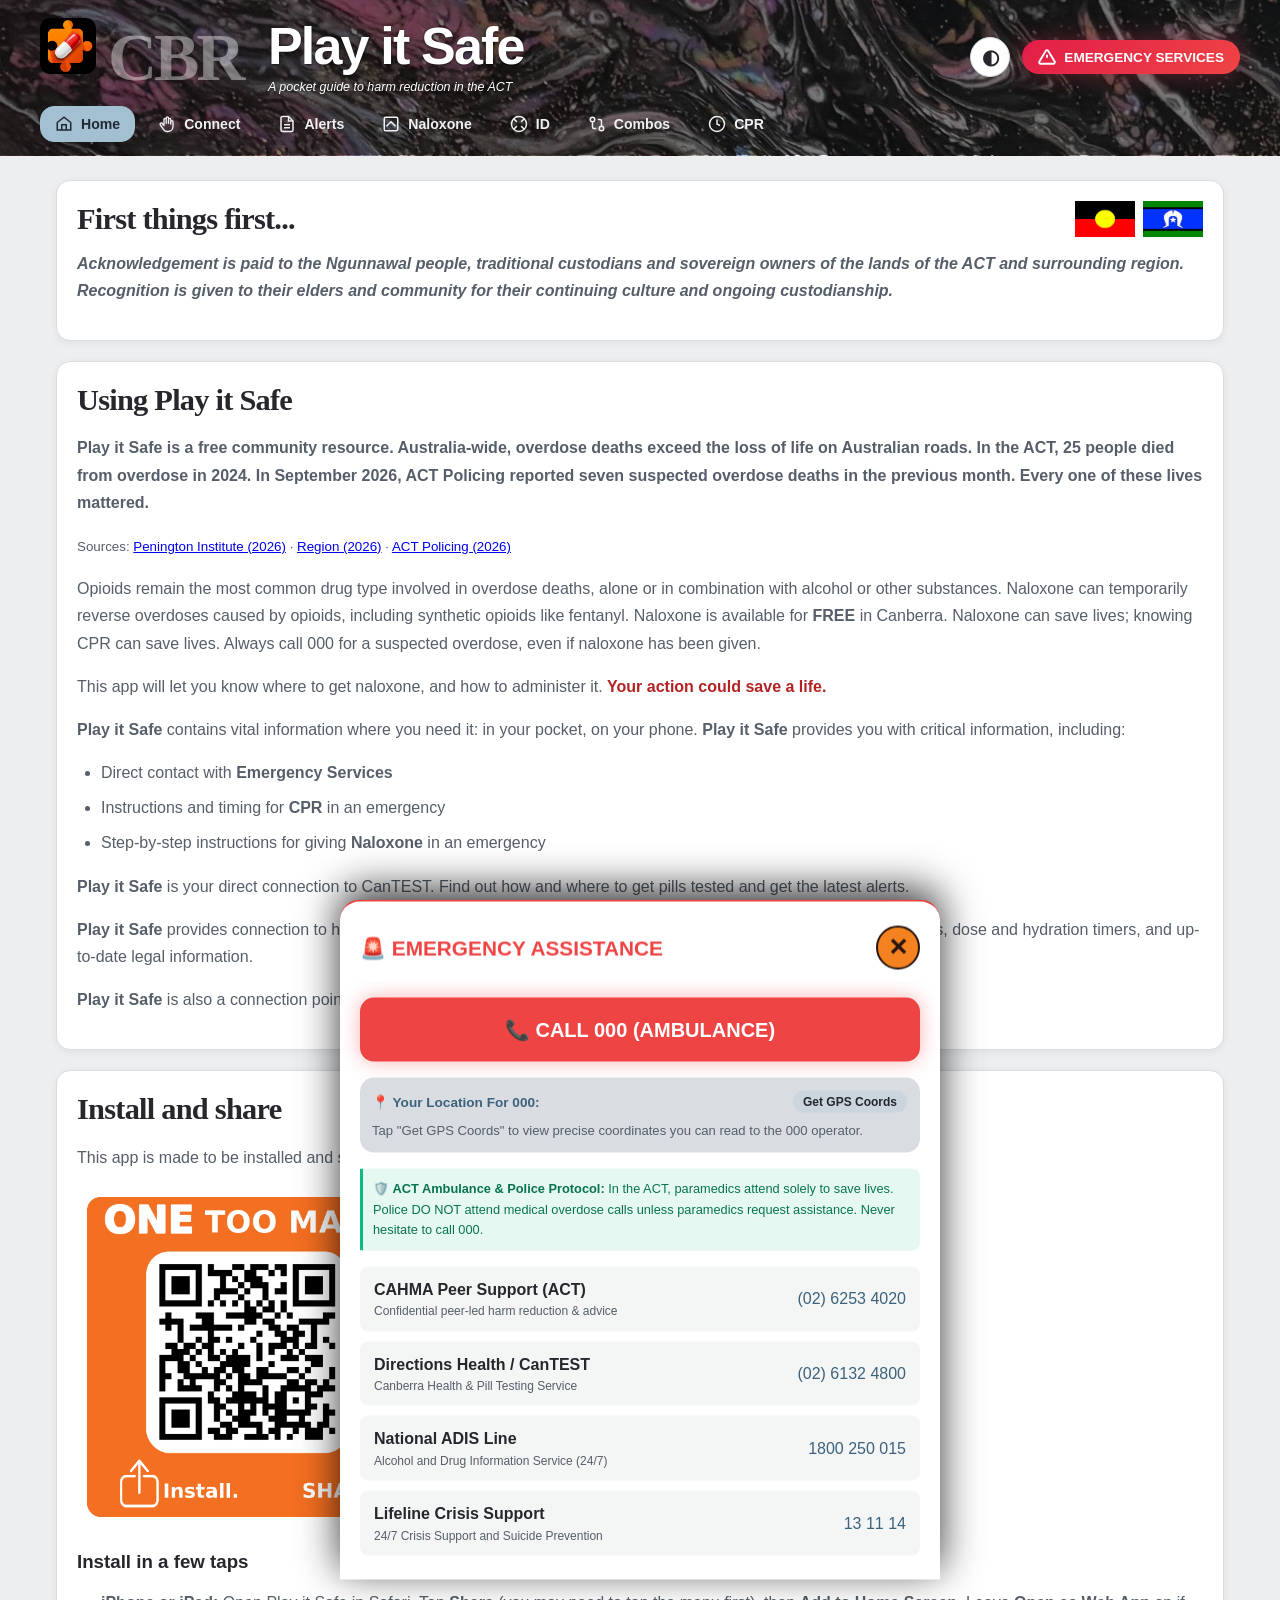
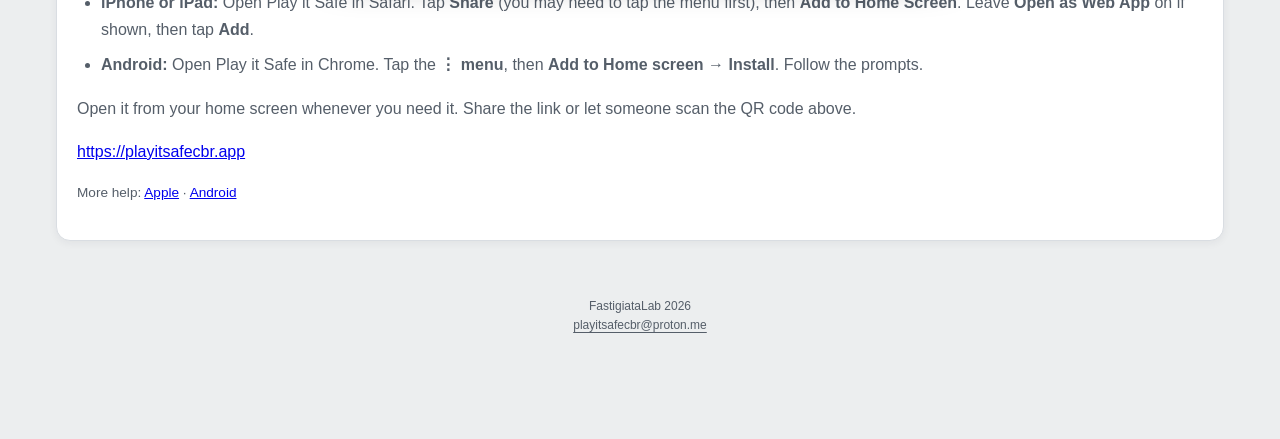
==== index.html @ 4b8a5e8f "warning" ====
<!DOCTYPE html>
<html lang="en" data-theme="light">
<head>
  <meta charset="UTF-8">
  <meta name="viewport" content="width=device-width, initial-scale=1.0, maximum-scale=1.0, user-scalable=no">
  <title>Play it Safe | Alcohol and Drug Safety &amp; Harm Reduction tool</title>
  <meta name="description" content="Evidence-based harm reduction app for the Australian Capital Territory (ACT). Latest CanTEST pill testing info, interactive Naloxone simulator, drug interaction matrix, and Drugs 101.">
  <meta name="theme-color" content="#73777b">
  <script src="js/theme.js"></script>
  <link rel="manifest" href="manifest.json">
  <link rel="apple-touch-icon" href="assets/icon-orange-180.png">
  <link rel="stylesheet" href="css/styles.css">
  <link rel="icon" type="image/png" href="assets/icon-orange-192.png">
</head>
<body>
  <div class="ambient-glow"></div>

  <!-- In loving memory of Selina Van Der Weyden, artist, writer, activist, fierce soul lost but never forgotten-->
  <header class="app-header">
    <div class="header-container">
      <div class="brand-wrapper">
        <img class="header-app-icon" src="assets/icon-orange-192.png" alt="Play it Safe app icon" width="56" height="56">
        <a class="brand-logo-link cbr-brand" href="https://www.cahma.org.au/" target="_blank" rel="noopener" aria-label="CBR — CAHMA website">
          <span class="cbr-wordmark">CBR</span>
        </a>
        <div class="brand-text">
          <h1>Play it Safe</h1>
          <p class="header-tagline"><em>A pocket guide to harm reduction in the ACT</em></p>
        </div>
      </div>

      <!-- Desktop Navigation -->
      <nav class="desktop-nav" aria-label="Main Navigation">
        <button class="nav-tab-btn active" data-tab="home" aria-label="Home"><svg viewBox="0 0 24 24" width="18" height="18" fill="none" stroke="currentColor" stroke-width="2"><path d="m3 10 9-7 9 7v10H3z"/><path d="M9 20v-7h6v7"/></svg> Home</button>
        <button class="nav-tab-btn" data-tab="community" aria-label="Connect"><svg viewBox="0 0 24 24" width="18" height="18" fill="none" stroke="currentColor" stroke-width="1.8" stroke-linecap="round" stroke-linejoin="round" aria-hidden="true"><path d="M8 13V6a1.5 1.5 0 0 1 3 0v5-7a1.5 1.5 0 0 1 3 0v7-5a1.5 1.5 0 0 1 3 0v6-3a1.5 1.5 0 0 1 3 0v6c0 4-3 7-7 7h-1c-2 0-3.5-1-4.5-2.5L3 13a1.5 1.5 0 0 1 2.3-1.9L8 14"/></svg> Connect</button>
        <button class="nav-tab-btn" data-tab="cantest" aria-label="Alerts">
          <svg width="18" height="18" viewBox="0 0 24 24" fill="none" stroke="currentColor" stroke-width="2"><path d="M14 2H6a2 2 0 0 0-2 2v16a2 2 0 0 0 2 2h12a2 2 0 0 0 2-2V8z"/><polyline points="14 2 14 8 20 8"/><line x1="16" y1="13" x2="8" y2="13"/><line x1="16" y1="17" x2="8" y2="17"/></svg> Alerts</button>
        <button class="nav-tab-btn" data-tab="naloxone" aria-label="Naloxone">
          <svg width="18" height="18" viewBox="0 0 24 24" fill="none" stroke="currentColor" stroke-width="2"><path d="m18 15-6-6-6 6"/><rect width="18" height="18" x="3" y="3" rx="2"/></svg> Naloxone</button>
        <button class="nav-tab-btn" data-tab="drugs101" aria-label="ID">
          <svg width="18" height="18" viewBox="0 0 24 24" fill="none" stroke="currentColor" stroke-width="2"><circle cx="12" cy="12" r="10"/><path d="m4.93 4.93 4.24 4.24"/><path d="m14.83 9.17 4.24-4.24"/><path d="m14.83 14.83 4.24 4.24"/><path d="m9.17 14.83-4.24 4.24"/></svg> ID</button>
        <button class="nav-tab-btn" data-tab="interactions" aria-label="Combos">
          <svg width="18" height="18" viewBox="0 0 24 24" fill="none" stroke="currentColor" stroke-width="2"><circle cx="18" cy="18" r="3"/><circle cx="6" cy="6" r="3"/><path d="M13 6h3a2 2 0 0 1 2 2v7"/><path d="M11 18H8a2 2 0 0 1-2-2V9"/></svg> Combos</button>
        <button class="nav-tab-btn" data-tab="nightout" aria-label="CPR">
          <svg width="18" height="18" viewBox="0 0 24 24" fill="none" stroke="currentColor" stroke-width="2"><circle cx="12" cy="12" r="10"/><polyline points="12 6 12 12 16 14"/></svg> CPR</button>
      </nav>

      <div class="header-actions">
        <button id="theme-toggle" class="theme-toggle" type="button" aria-label="Dark mode" aria-pressed="false"><span aria-hidden="true">◐</span></button>
        <button id="open-sos-btn" class="btn-sos" aria-label="Emergency services">
          <svg width="18" height="18" viewBox="0 0 24 24" fill="none" stroke="currentColor" stroke-width="2.5"><path d="M10.29 3.86 1.82 18a2 2 0 0 0 1.71 3h16.94a2 2 0 0 0 1.71-3L13.71 3.86a2 2 0 0 0-3.42 0z"/><line x1="12" y1="9" x2="12" y2="13"/><line x1="12" y1="17" x2="12.01" y2="17"/></svg>
          <span>EMERGENCY SERVICES</span>
        </button>
      </div>
    </div>
  </header>

  <!-- Mobile Bottom Navigation -->
  <nav class="mobile-nav" aria-label="Mobile Navigation">
    <button class="mobile-nav-btn active" data-tab="home" aria-label="Home"><svg viewBox="0 0 24 24" width="18" height="18" fill="none" stroke="currentColor" stroke-width="2"><path d="m3 10 9-7 9 7v10H3z"/><path d="M9 20v-7h6v7"/></svg><span>Home</span></button>
    <button class="mobile-nav-btn" data-tab="community" aria-label="Connect"><svg viewBox="0 0 24 24" width="18" height="18" fill="none" stroke="currentColor" stroke-width="1.8" stroke-linecap="round" stroke-linejoin="round" aria-hidden="true"><path d="M8 13V6a1.5 1.5 0 0 1 3 0v5-7a1.5 1.5 0 0 1 3 0v7-5a1.5 1.5 0 0 1 3 0v6-3a1.5 1.5 0 0 1 3 0v6c0 4-3 7-7 7h-1c-2 0-3.5-1-4.5-2.5L3 13a1.5 1.5 0 0 1 2.3-1.9L8 14"/></svg><span>Connect</span></button>
    <button class="mobile-nav-btn" data-tab="cantest" aria-label="Alerts">
      <svg viewBox="0 0 24 24" fill="none" stroke="currentColor" stroke-width="2"><path d="M14 2H6a2 2 0 0 0-2 2v16a2 2 0 0 0 2 2h12a2 2 0 0 0 2-2V8z"/><polyline points="14 2 14 8 20 8"/><line x1="16" y1="13" x2="8" y2="13"/><line x1="16" y1="17" x2="8" y2="17"/></svg>
      <span>Alerts</span>
    </button>
    <button class="mobile-nav-btn" data-tab="naloxone" aria-label="Naloxone">
      <svg viewBox="0 0 24 24" fill="none" stroke="currentColor" stroke-width="2"><path d="M12 22s8-4 8-10V5l-8-3-8 3v7c0 6 8 10 8 10z"/></svg>
      <span>Naloxone</span>
    </button>
    <button class="mobile-nav-btn" data-tab="drugs101" aria-label="ID">
      <svg viewBox="0 0 24 24" fill="none" stroke="currentColor" stroke-width="2"><circle cx="12" cy="12" r="10"/><path d="m4.93 4.93 4.24 4.24"/><path d="m14.83 9.17 4.24-4.24"/></svg>
      <span>ID</span>
    </button>
    <button class="mobile-nav-btn" data-tab="interactions" aria-label="Combos">
      <svg viewBox="0 0 24 24" fill="none" stroke="currentColor" stroke-width="2"><circle cx="18" cy="18" r="3"/><circle cx="6" cy="6" r="3"/><path d="M13 6h3a2 2 0 0 1 2 2v7"/></svg>
      <span>Combos</span>
    </button>
    <button class="mobile-nav-btn" data-tab="nightout" aria-label="CPR">
      <svg viewBox="0 0 24 24" fill="none" stroke="currentColor" stroke-width="2"><circle cx="12" cy="12" r="10"/><polyline points="12 6 12 12 16 14"/></svg>
      <span>CPR</span>
    </button>
  </nav>

  <!-- Main Content Container -->
  <main class="app-main">

    <!-- HOME: CAHMA & PEER SUPPORT -->
    <section id="tab-home" class="tab-pane active">
      <div class="grid-2 mb-4">
        <article class="card home-card">
          <div class="acknowledgement-heading">
            <h2 class="card-title">First things first...</h2>
            <div class="acknowledgement-flags">
              <img src="assets/aboriginal.png" alt="Aboriginal flag" width="60" height="36">
              <img src="assets/torres.jpg" alt="Torres Strait Islander flag" width="60" height="36">
            </div>
          </div>
          <p><strong><em>Acknowledgement is paid to the Ngunnawal people, traditional custodians and sovereign owners of the lands of the ACT and surrounding region. Recognition is given to their elders and community for their continuing culture and ongoing custodianship.</em></strong></p>
        </article>
        <article class="card home-card">
          <h2 class="card-title">Using Play it Safe</h2>
          <p><strong>Play it Safe is a free community resource. Australia-wide, overdose deaths exceed the loss of life on Australian roads. In the ACT, 25 people died from overdose in 2024. In September 2026, ACT Policing reported seven suspected overdose deaths in the previous month. Every one of these lives mattered.</strong></p>
          <p class="home-sources"><small>Sources: <a href="https://www.penington.org.au/australias-annual-overdose-report-2026/" target="_blank" rel="noopener">Penington Institute (2026)</a> · <a href="https://region.com.au/most-act-drug-overdose-deaths-happen-at-home-as-meth-related-harm-climbs/989834/" target="_blank" rel="noopener">Region (2026)</a> · <a href="https://police.act.gov.au/news/2026-media-releases/august/police-warn-of-dangerous-drugs-following-overdoses" target="_blank" rel="noopener">ACT Policing (2026)</a></small></p>
          <p>Opioids remain the most common drug type involved in overdose deaths, alone or in combination with alcohol or other substances. Naloxone can temporarily reverse overdoses caused by opioids, including synthetic opioids like fentanyl. Naloxone is available for <strong>FREE</strong> in Canberra. Naloxone can save lives; knowing CPR can save lives. Always call 000 for a suspected overdose, even if naloxone has been given.</p>
          <p>This app will let you know where to get naloxone, and how to administer it. <strong class="save-life-message">Your action could save a life.</strong></p>
          <p><strong>Play it Safe</strong> contains vital information where you need it: in your pocket, on your phone. <strong>Play it Safe</strong> provides you with critical information, including:</p>
          <ul class="app-features">
            <li>Direct contact with <strong>Emergency Services</strong></li>
            <li>Instructions and timing for <strong>CPR</strong> in an emergency</li>
            <li>Step-by-step instructions for giving <strong>Naloxone</strong> in an emergency</li>
          </ul>
          <p><strong>Play it Safe</strong> is your direct connection to CanTEST. Find out how and where to get pills tested and get the latest alerts.</p>
          <p><strong>Play it Safe</strong> provides connection to harm reduction information, an interactive guide to dangerous substance combinations, dose and hydration timers, and up-to-date legal information.</p>
          <p><strong>Play it Safe</strong> is also a connection point to CAHMA and Directions Health as critical community connections.</p>
        </article>
        <article class="card home-card install-share-card">
          <h2 class="card-title">Install and share</h2>
          <p>This app is made to be installed and shared.</p>
          <div class="install-share-sticker-crop">
            <img class="install-share-sticker" src="assets/one-too-many.png" alt="One too many — scan the QR code to install and share Play it Safe" width="1080" height="1080" loading="lazy">
          </div>
          <h3>Install in a few taps</h3>
          <ul class="app-features">
            <li><strong>iPhone or iPad:</strong> Open Play it Safe in Safari. Tap <strong>Share</strong> (you may need to tap the menu first), then <strong>Add to Home Screen</strong>. Leave <strong>Open as Web App</strong> on if shown, then tap <strong>Add</strong>.</li>
            <li><strong>Android:</strong> Open Play it Safe in Chrome. Tap the <strong>⋮ menu</strong>, then <strong>Add to Home screen</strong> → <strong>Install</strong>. Follow the prompts.</li>
          </ul>
          <p>Open it from your home screen whenever you need it. Share the link or let someone scan the QR code above.</p>
          <p><a href="https://playitsafecbr.app" target="_blank" rel="noopener">https://playitsafecbr.app</a></p>
          <p class="install-help-links">More help: <a href="https://support.apple.com/guide/iphone/open-as-web-app-iphea86e5236/ios" target="_blank" rel="noopener">Apple</a> · <a href="https://support.google.com/chrome/answer/9658361?co=GENIE.Platform%3DAndroid&amp;hl=en" target="_blank" rel="noopener">Android</a></p>
        </article>
      </div>
    </section>

    <!-- COMMUNITY -->
    <section id="tab-community" class="tab-pane">
      <article class="card home-card mb-4">
        <h2 class="card-title connect-heading">Connect Locally</h2>
        <p><strong>In the ACT there are two community services providing frontline alcohol and other drug services. This section gives an overview of their critical services and points of connection drawn from their websites, along with direct connection to their online presence.</strong></p>
      </article>
        <article class="card home-card cahma-intro mb-4">
          <h2 class="card-title cahma-logo-heading"><img class="community-cahma-logo" src="assets/cahma-logo-white.png" alt="CAHMA" width="2167" height="725"></h2>
          <p>The Canberra Alliance for Harm Minimisation and Advocacy (CAHMA) stands alongside people who use drugs and people accessing drug treatment. It backs people’s rights to health, dignity and respect, and challenges the stigma and discrimination attached to substance use.</p>
          <p>CAHMA is a peer organisation. Community knowledge shapes how it works: people are met without judgement, listened to and supported to make choices about their own health and wellbeing. The focus is on more than connecting someone to a service. It’s also about building relationships, sharing knowledge and strengthening people’s place in the community.</p>
          <p>That starts at CAHMA’s drop-in centre—a welcoming place to connect with peer workers, talk through harm reduction, and work towards personal health and wellbeing goals. CAHMA also offers peer treatment support, naloxone training and a health clinic.</p>
          <p>This part of <strong>Play it Safe</strong> introduces how CAHMA builds connection between people, community and services. Visit CAHMA’s website to explore its organisation, mission, harm reduction work and peer support.</p>
          <div class="home-links intro-links">
            <a class="intro-link" href="https://www.cahma.org.au/" target="_blank" rel="noopener">CAHMA Website</a>
          </div>
        </article>

      <article class="card home-card mb-4">
        <h3 class="card-title">Outreach BBQs</h3>
        <p>Connect with CAHMA at community BBQs around Canberra. These locations appear in CAHMA’s October 2026 calendar; check the current calendar for dates and times before heading out.</p>
        <div class="home-bbq-list">
          <a href="https://www.google.com/maps/search/?api=1&amp;query=Veterans+Park+50+Bunda+Street+Canberra" target="_blank" rel="noopener"><svg class="bbq-connection-icon" viewBox="0 0 24 24" fill="none" stroke="currentColor" stroke-width="1.8" stroke-linecap="round" stroke-linejoin="round" aria-hidden="true"><circle cx="9" cy="7" r="3"/><path d="M3 21v-2a6 6 0 0 1 12 0v2M17 4a3 3 0 0 1 0 6M21 21v-2a6 6 0 0 0-4-5.65"/></svg><strong>Veterans Park</strong><span>50 Bunda Street, Civic · View map</span></a>
          <a href="https://www.google.com/maps/search/?api=1&amp;query=Oaks+Estate+ACT" target="_blank" rel="noopener"><svg class="bbq-connection-icon" viewBox="0 0 24 24" fill="none" stroke="currentColor" stroke-width="1.8" stroke-linecap="round" stroke-linejoin="round" aria-hidden="true"><path d="M21 11.5a8.4 8.4 0 0 1-.9 3.8 8.5 8.5 0 0 1-7.6 4.7 8.4 8.4 0 0 1-3.8-.9L3 21l1.9-5.7a8.4 8.4 0 0 1-.9-3.8 8.5 8.5 0 0 1 4.7-7.6 8.4 8.4 0 0 1 3.8-.9h.5a8.5 8.5 0 0 1 8 8z"/><path d="M8 11h8M8 15h5"/></svg><strong>Oaks Estate</strong><span>Oaks Estate · Confirm meeting point with CAHMA</span></a>
          <a href="https://www.google.com/maps/search/?api=1&amp;query=Ainslie+Village+23+Quick+Street+Canberra" target="_blank" rel="noopener"><svg class="bbq-connection-icon" viewBox="0 0 24 24" fill="none" stroke="currentColor" stroke-width="1.8" stroke-linecap="round" stroke-linejoin="round" aria-hidden="true"><path d="M20.8 4.6a5.5 5.5 0 0 0-7.8 0L12 5.7l-1.1-1.1a5.5 5.5 0 0 0-7.8 7.8L12 21l8.8-8.6a5.5 5.5 0 0 0 0-7.8z"/></svg><strong>Ainslie Village</strong><span>23 Quick Street · View map</span></a>
          <a href="https://www.google.com/maps/search/?api=1&amp;query=Condamine+Court+Turner+ACT" target="_blank" rel="noopener"><svg class="bbq-connection-icon" viewBox="0 0 24 24" fill="none" stroke="currentColor" stroke-width="1.8" stroke-linecap="round" stroke-linejoin="round" aria-hidden="true"><circle cx="5" cy="12" r="3"/><circle cx="19" cy="5" r="3"/><circle cx="19" cy="19" r="3"/><path d="m8 10.5 8-4M8 13.5l8 4"/></svg><strong>Condamine Court</strong><span>Turner · View map</span></a>
        </div>
        <a class="btn-secondary" href="https://www.cahma.org.au/events/" target="_blank" rel="noopener">See current BBQ dates &amp; events</a>
      </article>

      <article class="card home-card mb-4">
        <h3 class="card-title">Art as therapy</h3>
        <a class="community-art-link" href="https://art.cahma.org.au/" target="_blank" rel="noopener" aria-label="Explore CAHMA Art (opens in a new tab)">
          <img class="community-art-image" src="assets/hoodpicasso.png" alt="Hood Picasso — CAHMA Art" loading="lazy">
        </a>
        <p style="margin-top:16px;">Art is a way to free the spirit and free the mind. At CAHMA they take this seriously and provide peer driven opportunities for people to come and just create. Whether it is pencil drawing or acrylic pour works like the banners of this app by <a href="https://artistjazact.art" target="_blank" rel="noopener">Jaz Sedmik</a>, they support the work of their peers. Check out the gallery below.</p>
        <div class="home-links" style="margin-top:16px;">
          <a class="btn-secondary cahma-action" href="https://art.cahma.org.au/" target="_blank" rel="noopener">Gallery</a>
        </div>
      </article>
      <article class="card home-card mb-4 dropin-card">
          <h3 class="card-title">CAHMA drop in centre</h3>
        <div class="dropin-layout">
          <div class="dropin-details">
<p class="contact-address">Level 1, Belconnen Churches Centre<br>Corner of Cohen Street and Benjamin Way<br>Belconnen ACT 2617</p>
          <p>Drop in: 10am–4pm weekdays. Relax with tea or coffee and chat with a peer support worker.</p>
          <div class="home-links">
            <a class="btn-secondary cahma-action" href="tel:0262533643"><svg aria-hidden="true" viewBox="0 0 24 24" fill="none" stroke="currentColor" stroke-width="1.8" stroke-linecap="round" stroke-linejoin="round"><path d="M22 16.92v3a2 2 0 0 1-2.18 2 19.79 19.79 0 0 1-8.63-3.07 19.5 19.5 0 0 1-6-6A19.79 19.79 0 0 1 2.12 4.2 2 2 0 0 1 4.11 2h3a2 2 0 0 1 2 1.72c.12.96.35 1.9.69 2.79a2 2 0 0 1-.45 2.11L8.09 9.89a16 16 0 0 0 6 6l1.27-1.27a2 2 0 0 1 2.11-.45c.89.34 1.83.57 2.79.69A2 2 0 0 1 22 16.92z"/></svg><span>(02) 6253 3643</span></a>
            <a class="btn-secondary cahma-action" href="mailto:info@cahma.org.au"><svg aria-hidden="true" viewBox="0 0 24 24" fill="none" stroke="currentColor" stroke-width="1.8" stroke-linecap="round" stroke-linejoin="round"><rect x="3" y="5" width="18" height="14" rx="3"/><path d="m3 6 9 7 9-7"/></svg><span>Email them</span></a>
          </div>
<a class="btn-secondary cahma-action" href="https://www.google.com/maps/search/?api=1&amp;query=CAHMA+Belconnen+Churches+Centre+Benjamin+Way+Belconnen+ACT" target="_blank" rel="noopener">Get directions</a>
          </div>
          <div class="dropin-map"><iframe class="home-map" title="Google Map: CAHMA drop-in centre in Belconnen" src="https://www.google.com/maps?q=CAHMA%20Belconnen%20Churches%20Centre%20Benjamin%20Way%20Belconnen%20ACT&amp;output=embed" loading="lazy" referrerpolicy="no-referrer-when-downgrade" allowfullscreen></iframe></div>
        </div>
      </article>
      <article class="card home-card mb-4 directions-intro">
        <h2 class="card-title"><a class="directions-logo-link" href="https://directionshealth.com/" target="_blank" rel="noopener" aria-label="Directions Health website"><img class="directions-logo" src="assets/directions-logo.png" alt="Directions Health — Pathways to Recovery" width="309" height="82" loading="lazy"></a></h2>
        <p>Directions Health provides services for people living with alcohol and other drug concerns. Services are grounded in harm minimisation and are provided in a non-judgemental and respectful manner. Directions Health recognises the complexity and individuality of substance use, welcoming people accessing their services at whatever stage of recovery they are at.</p>
        <p>Directions Health works to support the health and wellbeing of people experiencing substance use concerns and works holistically across the recovery arc. Directions offers a broad range of client services including but not limited to:</p>
        <ul class="app-features">
          <li>Non-judgemental primary health care and GP access that recognise the importance and impact of supportive friends and family to people who use drugs.</li>
          <li>Counselling and SMART Recovery support groups embedded in the community.</li>
          <li>A residential detox and therapeutic community facility.</li>
          <li>Needle and Syringe Program (NSP) services.</li>
          <li>Chat with Pat primary healthcare outreach services that bring holistic and non-judgemental health care to marginalised communities.</li>
        </ul>
              <div class="home-links">
          <a class="btn-secondary directions-website-button" href="https://directionshealth.com/" target="_blank" rel="noopener">Directions Health Website</a>
        </div>
      </article>
      <article class="card home-card mb-4">
        <h3 class="card-title">NSP Service Finder</h3>
        <p>In the ACT there are two primary NSPs operated by Directions Health. NSPs provide access to clean injecting equipment.</p>
        <p class="nsp-map-prompt">Tap below to find a map of NSP services in the ACT.</p>
        <div class="home-links">
          <a class="btn-secondary nsp-map-button" href="https://www.google.com/maps/d/viewer?mid=1gEMRZ2sXFUp9b2SRqiaEIsw5iU2KrEg" target="_blank" rel="noopener">NSP map</a>
        </div>
      </article>
      <article class="card home-card mb-4">
        <h3 class="card-title">CAHMA x Directions</h3>
        <p>A primary health care clinic runs bi-weekly on Thursdays from 10am–4pm at the CAHMA drop-in centre. Directions Health provides a GP and nurse who offer a non-judgemental, supportive and confidential service to community members in the safety of the CAHMA drop-in centre. Due to high demand, this service is only available to people with prior or current service history with Directions Health.</p>
        <div class="home-links">
          <a class="btn-secondary clinic-services-button" href="https://www.cahma.org.au/services/cahma-clinic/" target="_blank" rel="noopener">Clinic services</a>
        </div>
      </article>





    </section>

    <!-- TAB 1: CANTEST & ACT INFO -->
    <section id="tab-cantest" class="tab-pane">
      <div class="section-hero">
        <span class="hero-highlight">Canberra City Health Building · 1 Moore St, Civic</span>
        <h2>CanTEST Health & Drug Checking Service</h2>
        <p>
          Australia's first fixed-site health and pill testing service. Free, confidential, anonymous, and legal chemical testing with harm reduction consultations.
        </p>
        <div style="margin-top:16px; display:flex; flex-wrap:wrap; gap:12px; align-items:center;">
          <div id="cantest-status-indicator"></div>
          <a href="https://maps.google.com/?q=Canberra+City+Health+Building+1+Moore+Street+Canberra+ACT" target="_blank" rel="noopener" class="btn-secondary" style="font-size:0.85rem; text-decoration:none;">
            📍 Open in Maps (Civic)
          </a>
        </div>
      </div>



      <div class="grid-2 mb-4">
        <!-- Operating Hours & Location -->
        <div class="card">
          <h3 class="card-title">🕒 Operating Days & Hours</h3>
          <div id="cantest-hours-list" style="margin:12px 0;"></div>
          <div style="background:var(--bg-inset); padding:12px; border-radius:var(--radius-sm); font-size:0.84rem; color:var(--text-muted); margin-top:12px;">
            <strong style="color:var(--accent-ink);">Getting There:</strong> 2-minute walk from Alinga Street Light Rail Station and Civic Bus Interchange. Entry is directly via Moore Street.
          </div>
        </div>

        <!-- Testing Process -->
        <div class="card">
          <h3 class="card-title">🔬 How Testing Works (4 Steps)</h3>
          <ol style="margin-left:20px; font-size:0.88rem; color:var(--text-muted); line-height:1.6;">
            <li><strong>Anonymous Entry:</strong> No ID, no Medicare card, no name required.</li>
            <li><strong>Tiny Sample Scraping:</strong> Only 5–10mg (smaller than a match head) is tested.</li>
            <li><strong>Spectrometry Analysis:</strong> FTIR spectrometry and test strips detect active drugs and toxic cuts.</li>
            <li><strong>Health Consultation:</strong> Discuss potency, safer dosing, or use the free disposal bin.</li>
          </ol>
          <div style="margin-top:14px; font-size:0.82rem; color:var(--success-text);">
            ✓ Also available free on-site: Take-Home Naloxone, Fentanyl & Nitazene strips, and drop-in nursing care.
          </div>
        </div>
      </div>

      <!-- Latest ACT Drug Alerts -->
      <div class="card mb-4">
        <div style="display:flex; justify-content:space-between; align-items:center; margin-bottom:16px;">
          <div>
            <h3 style="font-size:1.3rem;">🚨 Drug alerts</h3>
            <p style="font-size:0.85rem; color:var(--text-muted);"><a href="https://theknow.org.au/" target="_blank" rel="noopener noreferrer">The Know</a> shares drug alerts issued from all states and territories in Australia to build public awareness of emerging drugs of concern and support people who use drugs and communities to reduce the risk of harm.</p>
          </div>
        </div>
        <div id="act-alerts-list"></div>
      </div>

      <!-- ACT Decriminalisation Legal Context -->
      <div class="card">
        <h3 class="card-title">⚖️ ACT Drug Decriminalisation Laws</h3>
        <p style="font-size:0.88rem; color:var(--text-muted); margin-bottom:12px;">
          Since <strong>28 October 2023</strong>, personal possession of small quantities of illicit substances is treated as a health matter rather than a criminal conviction in the ACT.
        </p>
        <div style="display:grid; grid-template-columns:1fr; gap:16px;">
          <div style="background:var(--bg-inset); padding:14px; border-radius:var(--radius-md);">
            <h4 style="color:var(--accent-ink); font-size:0.92rem; margin-bottom:8px;">Maximum Small Quantities for Civil Notice:</h4>
            <div id="decrim-thresholds-table"></div>
          </div>
          <div style="font-size:0.84rem; color:var(--text-muted); line-height:1.6;">
            <p><strong>What happens if intercepted:</strong> Police may issue a Simple Illicit Drug Offence Notice (SIDON) - a $100 fine OR referral to an assessment & education session with Canberra Health Services (CADAS). No criminal record is created.</p>
            <p class="mt-2"><strong style="color:var(--danger-text);">Important:</strong> Dealing, commercial supply, and driving under the influence (RDT) remain serious criminal offences.</p>
          </div>
        </div>
      </div>
    </section>

    <!-- TAB 2: NALOXONE TRAINING & SIMULATION -->
    <section id="tab-naloxone" class="tab-pane">
      <div class="section-hero naloxone-intro">
        <div class="naloxone-intro-copy">
        <span class="hero-highlight">Take Home Naloxone Program · 100% Free in ACT</span>
        <h2>Naloxone Training & Overdose Response</h2>
        <p>
          Naloxone temporarily reverses life-threatening opioid overdoses (including heroin, fentanyl, oxycodone, and nitazenes). It is completely non-addictive and harmless if given when no opioids are present. <strong>If you are in doubt it is better to give Naloxone than not.</strong>
        </p>
        </div>
        <img class="naloxone-intro-image" src="assets/naloxone.jpg" alt="Naloxone" loading="lazy">
      </div>

      <article class="card mb-4 opioid-overdose-summary" aria-labelledby="opioid-summary-title">
        <h3 id="opioid-summary-title">Signs of an opioid overdose</h3>
        <p><strong>Cannot be woken? Breathing slowly, irregularly or not at all?</strong></p>
        <p>Other signs include pinpoint pupils, gurgling or snoring, and blue or grey lips or fingertips.</p>
        <p class="opioid-emergency-instructions"><svg class="overdose-warning-icon" viewBox="0 0 24 24" fill="none" stroke="currentColor" stroke-width="2" stroke-linecap="round" stroke-linejoin="round" aria-hidden="true"><path d="M10.3 3.9 1.8 18.1A2 2 0 0 0 3.5 21h17a2 2 0 0 0 1.7-2.9L13.7 3.9a2 2 0 0 0-3.4 0Z"/><path d="M12 9v4"/><path d="M12 17h.01"/></svg><strong>Call 000. Give naloxone if available. If unresponsive and not breathing normally, start CPR and follow the operator’s instructions.</strong></p>
        <a href="https://www.health.nsw.gov.au/aod/programs/opioid-treatment/Pages/overdose.aspx" target="_blank" rel="noopener">Overdose response guidance · NSW Health</a>
      </article>

      <!-- Interactive 7-Step Simulator -->
      <div class="card mb-4">
        <div style="display:flex; justify-content:space-between; align-items:center; flex-wrap:wrap; gap:12px; margin-bottom:16px;">
          <div>
            <h3 style="font-size:1.3rem;">How to use Naloxone — Step by Step</h3>
            <p style="font-size:0.85rem; color:var(--text-muted);">Step-by-step clinical protocol for life-saving intervention. Tap each dot to know your next step.</p>
          </div>
          <div class="formulation-toggle">
            <button id="toggle-nyxoid-btn" class="toggle-btn active">Nyxoid (Nasal)</button>
            <button id="toggle-prenoxad-btn" class="toggle-btn">Prenoxad (Injection)</button>
          </div>
        </div>

        <!-- Stepper Navigation -->
        <div class="stepper-nav">
          <button type="button" class="stepper-dot active" data-step="1" aria-label="Step 1">1</button>
          <button type="button" class="stepper-dot" data-step="2" aria-label="Step 2">2</button>
          <button type="button" class="stepper-dot" data-step="3" aria-label="Step 3">3</button>
          <button type="button" class="stepper-dot" data-step="4" aria-label="Step 4">4</button>
          <button type="button" class="stepper-dot" data-step="5" aria-label="Step 5">5</button>
          <button type="button" class="stepper-dot" data-step="6" aria-label="Step 6">6</button>
          <button type="button" class="stepper-dot" data-step="7" aria-label="Step 7">7</button>
        </div>

        <!-- Step Content Card -->
        <div class="step-card mt-2">
          <div class="step-card-header">
            <h4 id="sim-step-title" style="font-size:1.2rem; color:var(--text-main);">1. Check Response & Stimulate</h4>
            <span style="font-size:0.8rem; color:var(--accent-ink); font-weight:600;">Standard Resuscitation Protocol</span>
          </div>
          <div id="sim-step-body"></div>
          <div id="sim-step-warning" class="mt-4" style="display:none; background:rgba(239,68,68,0.15); border:1px solid #ef4444; border-radius:var(--radius-sm); padding:12px; font-size:0.85rem; color:var(--danger-text);"></div>

          <div style="display:flex; justify-content:space-between; align-items:center; margin-top:20px; padding-top:16px; border-top:1px solid var(--border-color);">
            <button id="sim-prev-btn" class="btn-secondary" disabled>← Previous</button>
            <button id="sim-next-btn" class="btn-primary">Next Step →</button>
          </div>
        </div>
      </div>

      <!-- Toxidrome Recognition Comparison -->
      <div class="card mb-4">
        <h3 class="card-title">🔍 Recognizing Overdose vs Overamping vs G-Sleep</h3>
        <div class="grid-3 mt-4">
          <div style="background:rgba(239,68,68,0.1); border:1px solid #ef4444; border-radius:var(--radius-md); padding:16px;">
            <strong style="color:var(--danger-text); font-size:1.05rem;">Opioid Overdose</strong>
            <div class="badge-pill badge-dangerous mt-2">Requires Naloxone + 000</div>
            <ul style="margin:8px 0 0 16px; font-size:0.84rem; color:var(--danger-text); line-height:1.5;">
              <li>Pinpoint / constricted pupils</li>
              <li>Breathing stopped or slow (&lt;8 bpm)</li>
              <li>Gurgling or snoring ('death rattle')</li>
              <li>Blue/grey lips or fingertips</li>
              <li>Limp and unarousable body</li>
            </ul>
          </div>

          <div style="background:rgba(245,158,11,0.1); border:1px solid #f59e0b; border-radius:var(--radius-md); padding:16px;">
            <strong style="color:var(--warning-text); font-size:1.05rem;">Stimulant Overamping</strong>
            <div class="badge-pill badge-caution mt-2">Calm Space + Medical Care</div>
            <ul style="margin:8px 0 0 16px; font-size:0.84rem; color:var(--warning-text); line-height:1.5;">
              <li>Racing heart (&gt;140 bpm) & chest pain</li>
              <li>Extreme sweating / hot burning skin</li>
              <li>Severe agitation, panic, paranoia</li>
              <li>Rigid muscles & jaw clenching</li>
              <li>Call 000 if chest pain or seizing</li>
            </ul>
          </div>

          <div style="background:rgba(59,130,246,0.1); border:1px solid #3b82f6; border-radius:var(--radius-md); padding:16px;">
            <strong style="color:var(--accent-ink); font-size:1.05rem;">GHB / GBL 'G-Sleep'</strong>
            <div class="badge-pill badge-neutral mt-2">Recovery Position + 000</div>
            <ul style="margin:8px 0 0 16px; font-size:0.84rem; color:var(--accent-ink); line-height:1.5;">
              <li>Sudden deep coma / unconscious</li>
              <li>Irregular or gasping breathing</li>
              <li>Twitching or jerking limbs</li>
              <li>High risk of choking on vomit</li>
              <li><strong>Never leave on back; call 000!</strong></li>
            </ul>
          </div>
        </div>
      </div>

      <!-- Naloxone Knowledge Check & Certification Badge -->
      <div id="naloxone-quiz-container" class="card mb-4">
        <div id="naloxone-quiz-card"></div>
      </div>

      <!-- Free Naloxone Outlets in ACT -->
      <div class="card">
        <h3 class="card-title">📍 Free Take-Home Naloxone Outlets in Canberra</h3>
        <p style="font-size:0.85rem; color:var(--text-muted); margin-bottom:12px;">
          Available free with no prescription, no cost, and no Medicare card required.
        </p>
        <div id="free-naloxone-outlets-list"></div>
      </div>
    </section>

    <!-- TAB 3: DRUGS 101 KNOWLEDGE BASE -->
    <section id="tab-drugs101" class="tab-pane">
      <div class="section-hero">
        <span class="hero-highlight">Harm Reduction Information</span>
        <h2 class="drug-id-heading">Drug Identification &amp; Safety</h2>
        <p>
          Inside this section find a searchable, filterable index of pharmacological and harm reduction sheets.
        </p>
      </div>

      <!-- Search and Filter Bar -->
      <div class="search-box">
        <svg class="search-icon" width="20" height="20" viewBox="0 0 24 24" fill="none" stroke="currentColor" stroke-width="2"><circle cx="11" cy="11" r="8"/><line x1="21" y1="21" x2="16.65" y2="16.65"/></svg>
        <input type="text" id="drug-search-input" class="search-input" placeholder="Search by name, street slang, or category (e.g., MDMA, Ketamine, Pingers, Ice, G)...">
      </div>

      <div id="drug-categories-bar" class="filter-bar"></div>
      <p class="substance-photo-note">Photos show examples only. Appearance cannot confirm contents, purity or strength. Mushroom photos are not an identification guide.</p>

      <!-- Substances Grid -->
      <div id="substances-grid" class="grid-3"></div>
    </section>

    <!-- TAB 4: INTERACTIONS MATRIX -->
    <section id="tab-interactions" class="tab-pane">
      <div class="section-hero">
        <span class="hero-highlight">Interactive Checker</span>
        <h2>Combining Drugs and Poly Drug Use: Interactive Checker</h2>
        <p>
          Mixing substances can be intentional or unplanned. Either way, mixing different substances with each other or with alcohol is a leading cause of drug and alcohol related harm, hospitalisations and accidental death. Use the interactive checker to understand the risks by selecting two substances.
        </p>
      </div>

      <div class="card mb-4">
        <h3 class="card-title">🔄 Select Pair to Evaluate</h3>
        <div class="interaction-selector-grid mt-4">
          <div>
            <label style="display:block; font-size:0.85rem; font-weight:600; color:var(--text-muted); margin-bottom:6px;">First Substance (A):</label>
            <select id="interact-select-a" class="select-custom"></select>
          </div>
          <div>
            <label style="display:block; font-size:0.85rem; font-weight:600; color:var(--text-muted); margin-bottom:6px;">Second Substance (B):</label>
            <select id="interact-select-b" class="select-custom"></select>
          </div>
        </div>

        <div id="interaction-result-card" class="card" style="background:var(--bg-inset); border-color:var(--bg-hover); margin-top:16px;"></div>
      </div>

      <!-- Interaction Risk Key -->
      <div class="card">
        <h3 class="card-title">📖 Risk Classification Scale</h3>
        <div style="display:grid; grid-template-columns:1fr; gap:12px; margin-top:12px; font-size:0.88rem;">
          <div style="border-left:4px solid #ef4444; padding-left:12px;">
            <strong style="color:#ef4444;">🔴 Dangerous:</strong> Life-threatening synergy (e.g. Alcohol + GHB, Opioids + Benzos). Severe respiratory arrest, serotonin syndrome, or fatal arrhythmias.
          </div>
          <div style="border-left:4px solid #f97316; padding-left:12px;">
            <strong style="color:#f97316;">🟠 Unsafe:</strong> Elevated physiological strain, cardiotoxicity (e.g. Cocaine + Alcohol forming cocaethylene), or severe distress.
          </div>
          <div style="border-left:4px solid #eab308; padding-left:12px;">
            <strong style="color:#eab308;">🟡 Caution:</strong> Synergistic effects, unpredictable reactions (e.g. Cannabis + Psychedelics). Dose reductions mandatory.
          </div>
          <div style="border-left:4px solid #10b981; padding-left:12px;">
            <strong style="color:#10b981;">🟢 Low Risk & Synergy:</strong> Physically well-tolerated, but subjective effects amplify (e.g. LSD + MDMA).
          </div>
        </div>
      </div>
      <div class="site-footer">Adapted from <a href="https://wiki.tripsit.me/wiki/Drug_combinations" target="_blank" rel="noopener">TripSit</a> Combinations</div>
    </section>

    <!-- TAB 5: NIGHT OUT SAFETY & CPR TOOL -->
    <section id="tab-nightout" class="tab-pane">
      <div class="section-hero">
        <span class="hero-highlight">Know CPR | Hydrate | Know your Dose</span>
        <h2>Playing it Safe Toolbox</h2>
        <p>
          The following tools can help you provide CPR in an emergency situation, keep you hydrated and make sure you know what you have last taken and when.
        </p>
      </div>

      <!-- CPR Metronome Tool -->
      <div class="card mb-4">
        <h3 class="card-title">🫀 Australian Resuscitation CPR Metronome (100–120 BPM)</h3>
        <p style="font-size:0.86rem; color:var(--text-muted);">
          When performing chest compressions on an unresponsive person who is not breathing, compress <strong>hard and fast in the center of the chest</strong> at 100 to 120 compressions per minute. Always remember any CPR is good CPR. If someone is not breathing do not wait. Commence CPR. The metronome will give you a rhythm to do chest compressions. Start the metronome, place it beside the unconscious person and follow the beats.
        </p>

        <div class="metronome-box">
          <div id="cpr-pulse-circle" class="pulse-heart">
            <svg class="pulse-heart-shape" viewBox="0 0 160 150" aria-hidden="true"><path d="M80 143 C65 130 8 94 8 51 C8 9 57 0 80 33 C103 0 152 9 152 51 C152 94 95 130 80 143Z"/></svg>
            <span class="pulse-heart-count" id="cpr-comp-count">0</span>
            <span class="pulse-heart-label">Compressions</span>
          </div>
          <div id="cpr-breath-alert" style="font-size:0.95rem; font-weight:700; color:var(--text-muted); margin-bottom:16px;">
            Push hard & fast in center of chest
          </div>

          <div style="display:flex; justify-content:center; align-items:center; gap:16px; margin-bottom:16px;">
            <button id="metronome-play-btn" class="btn-primary" style="padding:12px 28px; font-size:1rem;">
              Start CPR Metronome
            </button>
          </div>

          <div style="max-width:320px; margin:0 auto; display:flex; align-items:center; gap:12px; font-size:0.85rem; color:var(--text-muted);">
            <span>100</span>
            <input type="range" id="cpr-bpm-slider" min="100" max="120" value="105" style="flex:1;">
            <span>120 BPM (<span id="cpr-bpm-val" class="text-cyan">105</span>)</span>
          </div>
        </div>
        <p style="font-size:.75rem; color:var(--text-muted); text-align:center;"><a href="https://www.anzcor.org/home/basic-life-support/guideline-8-cardiopulmonary-resuscitation-cpr" target="_blank" rel="noopener" style="color:inherit;">ANZCOR</a> Guidelines</p>
      </div>

      <div class="grid-2 mb-4">
        <!-- Hydration Tracker -->
        <div class="card">
          <h3 class="card-title">💧 Hydration Monitor</h3>
          <p style="font-size:0.84rem; color:var(--text-muted); margin-bottom:12px;">
            Guideline: 250ml/hour (resting) or 500ml/hour (dancing). Avoid drinking excessive plain water on MDMA!
          </p>
          <div style="text-align:center; padding:16px 0;">
            <div style="font-size:3.5rem; font-weight:800; color:var(--accent-ink);" id="water-count-display">0</div>
            <div style="font-size:0.85rem; color:var(--text-muted);">Cups / Servings (~250ml each)</div>
          </div>
          <div id="water-warning-box" style="display:none; padding:10px; border-radius:var(--radius-sm); font-size:0.82rem; background:rgba(239,68,68,0.15); border:1px solid #ef4444; color:var(--danger-text); margin-bottom:12px;"></div>
          <div style="display:flex; gap:10px;">
            <button id="add-water-btn" class="btn-primary" style="flex:1; justify-content:center;">+ Add 250ml Cup</button>
            <button id="reset-water-btn" class="btn-secondary" style="font-size:0.85rem;">Reset</button>
          </div>
        </div>

        <!-- Dose & Redose Tracker -->
        <div class="card">
          <h3 class="card-title">⏱️ Dose Interval Timer</h3>
          <p style="font-size:0.84rem; color:var(--text-muted); margin-bottom:12px;">
            Record when you took your dose. Use the timer to make sure you don’t accidentally redose before it starts working.
          </p>
          <div style="display:flex; gap:8px; margin-bottom:8px;">
            <select id="dose-substance-select" class="select-custom" style="flex:1;">
              <option value="MDMA / Ecstasy">MDMA / Ecstasy (Wait 90-120m)</option>
              <option value="GHB / GBL">GHB / GBL (Wait 2+ hrs)</option>
              <option value="Ketamine">Ketamine</option>
              <option value="Psychedelics (LSD/Mushrooms)">Psychedelics</option>
              <option value="Cannabis Edible">Cannabis Edible (Wait 2+ hrs)</option>
              <option value="Other Substance">Other Substance</option>
            </select>
            <button id="log-dose-btn" class="btn-primary" style="white-space:nowrap;">Log Dose</button>
          </div>
          <input type="text" id="dose-notes-input" class="search-input" style="padding:8px 12px; font-size:0.85rem; margin-bottom:12px;" placeholder="Optional notes (e.g. 1/4 pill, 0.8ml, light meal)...">

          <div id="dose-log-list" style="margin-top:8px; max-height:160px; overflow-y:auto;"></div>
          <div style="margin-top:12px; text-align:right;">
            <button id="clear-session-btn" class="btn-secondary" style="font-size:0.75rem; padding:4px 8px;">Clear All Session Data</button>
          </div>
        </div>
      </div>

      <article class="card experience-tool" id="experience-tool" data-level="lower" aria-labelledby="experience-title">
        <span class="hero-highlight">Substance | Mindset | Setting</span>
        <h3 class="card-title" id="experience-title">What shapes your experience?</h3>
        <p>Your experience of a substance is complex and individual. However, it is strongly influenced by the substance itself, your mindset and your setting. Substance factors include the type, purity and how much you have taken. Mindset is how you feel at the time you take it. Setting includes the time, location, people around you and other environmental factors.</p>
        <p class="mt-4"><strong>Move the sliders to explore how substance, mindset and setting can change an experience.</strong></p>
        <div class="experience-layout">
          <div class="experience-result">
            <svg class="experience-face" viewBox="0 0 180 180" aria-hidden="true">
              <circle id="experience-face-circle" cx="90" cy="90" r="78" fill="hsl(120 70% 62%)"/>
              <g fill="none" stroke="#35251c" stroke-width="5" stroke-linecap="round">
                <path id="experience-brow-left" d="M49 65 L71 65"/>
                <path id="experience-brow-right" d="M109 65 L131 65"/>
                <path id="experience-mouth" d="M52 104 Q90 140 128 104"/>
              </g>
              <g fill="#35251c"><circle cx="60" cy="81" r="5"/><circle cx="120" cy="81" r="5"/></g>
            </svg>
            <p id="experience-message" role="status" aria-live="polite" aria-atomic="true">A safer, more predictable experience.</p>
          </div>
          <div class="experience-controls">
            <div class="experience-control">
              <label for="experience-substance">Substance</label>
              <output id="experience-substance-value" for="experience-substance">Low and/or known dose</output>
              <input id="experience-substance" type="range" min="0" max="100" step="1" value="0" aria-describedby="experience-substance-ends">
              <div class="experience-ends" id="experience-substance-ends"><span>Low and/or known dose</span><span>High and/or unknown dose</span></div>
            </div>
            <div class="experience-control">
              <label for="experience-mindset">Mindset</label>
              <output id="experience-mindset-value" for="experience-mindset">Happy, relaxed</output>
              <input id="experience-mindset" type="range" min="0" max="100" step="1" value="0" aria-describedby="experience-mindset-ends">
              <div class="experience-ends" id="experience-mindset-ends"><span>Happy, relaxed</span><span>Sad, angry</span></div>
            </div>
            <div class="experience-control">
              <label for="experience-setting">Setting</label>
              <output id="experience-setting-value" for="experience-setting">Familiar, safe, supported</output>
              <input id="experience-setting" type="range" min="0" max="100" step="1" value="0" aria-describedby="experience-setting-ends">
              <div class="experience-ends" id="experience-setting-ends"><span>Familiar, safe, supported</span><span>Unfamiliar, unsafe, alone</span></div>
            </div>
          </div>
        </div>
        <p class="experience-reminder">This tool helps you consider risk. A lower-risk setting does not make substance use safe, and any one factor can carry serious risk. Using any substance alone carries additional risk and reduces the possibility of you receiving help if help is required.</p>
        <button type="button" class="btn-secondary">Reset sliders</button>
      </article>

    </section>

  </main>
  <footer class="site-footer">
    <div id="full-credits" hidden>
      <div>Created by Stuart Anderson in <a href="https://fastigiatalab.com" target="_blank" rel="noopener">FastigiataLab</a></div>
      <div>With thanks to CAHMA and Directions Health</div>
      <div id="memorial-credit">In memory of SVDW</div>
    </div>
    <div id="simple-credits">FastigiataLab 2026</div>
    <div><a href="mailto:playitsafecbr@proton.me">playitsafecbr@proton.me</a></div>
  </footer>

  <!-- Substance Detail Modal -->
  <div id="substance-modal" class="modal-backdrop" aria-hidden="true">
    <div class="modal-content">
      <div class="sheet-close-bar">
        <button id="close-substance-modal" class="modal-close-btn" type="button" aria-label="Close drug information">✕</button>
      </div>
      <div id="substance-modal-body"></div>
    </div>
  </div>

  <!-- Emergency SOS Drawer & Sheet -->
  <div id="emergency-backdrop" class="modal-backdrop" aria-hidden="true"></div>
  <div id="emergency-drawer" class="emergency-sheet">
    <div class="emergency-sheet-header">
      <h3 style="color:#ef4444; font-size:1.3rem; display:flex; align-items:center; gap:8px;">
        🚨 EMERGENCY ASSISTANCE
      </h3>
      <button id="close-emergency-btn" class="modal-close-btn" type="button" aria-label="Close emergency services">✕</button>
    </div>

    <a href="tel:000" class="emergency-btn-call">
      📞 CALL 000 (AMBULANCE)
    </a>

    <!-- GPS Coordinate helper -->
    <div style="background:var(--border-color); padding:12px; border-radius:var(--radius-md); margin-bottom:16px;">
      <div style="display:flex; justify-content:space-between; align-items:center;">
        <span style="font-size:0.85rem; font-weight:600; color:var(--accent-ink);">📍 Your Location For 000:</span>
        <button id="get-location-btn" class="btn-secondary" style="font-size:0.75rem; padding:4px 10px;">Get GPS Coords</button>
      </div>
      <div id="emergency-location-display" style="font-size:0.82rem; color:var(--text-muted); margin-top:6px;">
        Tap "Get GPS Coords" to view precise coordinates you can read to the 000 operator.
      </div>
    </div>

    <div style="background:rgba(16,185,129,0.1); border-left:3px solid #10b981; padding:10px; border-radius:0 var(--radius-sm) var(--radius-sm) 0; margin-bottom:16px; font-size:0.8rem; color:var(--success-text);">
      🛡️ <strong>ACT Ambulance & Police Protocol:</strong> In the ACT, paramedics attend solely to save lives. Police DO NOT attend medical overdose calls unless paramedics request assistance. Never hesitate to call 000.
    </div>

    <div class="emergency-contacts-list">
      <a href="tel:0262534020" class="contact-row">
        <div>
          <strong>CAHMA Peer Support (ACT)</strong>
          <div style="font-size:0.75rem; color:var(--text-muted);">Confidential peer-led harm reduction & advice</div>
        </div>
        <span class="text-cyan">(02) 6253 4020</span>
      </a>

      <a href="tel:0261324800" class="contact-row">
        <div>
          <strong>Directions Health / CanTEST</strong>
          <div style="font-size:0.75rem; color:var(--text-muted);">Canberra Health & Pill Testing Service</div>
        </div>
        <span class="text-cyan">(02) 6132 4800</span>
      </a>

      <a href="tel:1800250015" class="contact-row">
        <div>
          <strong>National ADIS Line</strong>
          <div style="font-size:0.75rem; color:var(--text-muted);">Alcohol and Drug Information Service (24/7)</div>
        </div>
        <span class="text-cyan">1800 250 015</span>
      </a>

      <a href="tel:131114" class="contact-row">
        <div>
          <strong>Lifeline Crisis Support</strong>
          <div style="font-size:0.75rem; color:var(--text-muted);">24/7 Crisis Support and Suicide Prevention</div>
        </div>
        <span class="text-cyan">13 11 14</span>
      </a>
    </div>
  </div>

  <script type="module" src="js/app.js"></script>
</body>
</html>
---- css/styles.css ----
/* CanReduce ACT Harm Reduction - Design System & Modern CSS */
:root {
  color-scheme: light;
  --bg-primary: #eceeef;
  --bg-secondary: #ffffff;
  --bg-card: #ffffff;
  --bg-card-hover: #e4edf3;
  --bg-inset: #edf0f3;
  --bg-soft: rgba(49, 57, 65, 0.05);
  --bg-hover: rgba(163, 191, 210, 0.28);
  --header-bg: #232528;
  --nav-text: #ffffff;
  --nav-muted: #f0f1f2;
  --accent-ink: #3c627c;
  --border-color: #d9dde2;
  --border-focus: #3c627c;
  --text-main: #26262d;
  --text-muted: #555e69;
  --text-dim: #626c78;
  --accent-cyan: #a3bfd2;
  --accent-blue: #a3bfd2;
  --accent-soft: #e4edf3;
  --accent-border: #a3bfd2;
  --accent-contrast: #202a32;
  --accent-emerald: #08744f;
  --accent-amber: #8a5800;
  --accent-rose: #bb2440;
  --accent-purple: #7255a0;
  --danger-bg: rgba(239, 68, 68, 0.10);
  --danger-border: #ef4444;
  --danger-text: #b42323;
  --warning-bg: rgba(245, 158, 11, 0.10);
  --warning-border: #f59e0b;
  --warning-text: #855400;
  --success-bg: rgba(16, 185, 129, 0.10);
  --success-border: #10b981;
  --success-text: #08744f;

  --radius-sm: 8px;
  --radius-md: 14px;
  --radius-lg: 20px;
  --radius-full: 9999px;

  --shadow-sm: 0 2px 8px var(--bg-inset);
  --shadow-lg: 0 10px 30px rgba(0, 0, 0, 0.5);
  --shadow-glow-cyan: 0 0 20px rgba(6, 182, 212, 0.25);
  --shadow-glow-rose: 0 0 25px rgba(244, 63, 94, 0.35);

  --font-sans: -apple-system, BlinkMacSystemFont, "Segoe UI", Roboto, Helvetica, Arial, sans-serif;
  --transition-fast: 0.15s ease;
  --transition-normal: 0.25s ease;
}

.site-footer {
  padding: 16px 20px 24px;
  text-align: center;
  font-size: .75rem;
  color: var(--text-muted);
}
.site-footer a { color: inherit; text-underline-offset: 3px; }
.site-footer a:hover { color: var(--text-main); }

* {
  box-sizing: border-box;
  margin: 0;
  padding: 0;
}

body {
  font-family: var(--font-sans);
  background-color: var(--bg-primary);
  color: var(--text-main);
  line-height: 1.6;
  min-height: 100vh;
  -webkit-font-smoothing: antialiased;
  padding-bottom: calc(80px + env(safe-area-inset-bottom, 0px)); /* Space for mobile nav */
}

/* Background ambient light */
.ambient-glow {
  position: fixed;
  top: 0;
  left: 50%;
  transform: translateX(-50%);
  width: 800px;
  max-width: 100vw;
  height: 400px;
  background: radial-gradient(circle, rgba(14, 165, 233, 0.15) 0%, rgba(139, 92, 246, 0.05) 50%, transparent 70%);
  pointer-events: none;
  z-index: 0;
}

/* Header & Navigation */
header.app-header {
  position: sticky;
  top: 0;
  z-index: 100;
  backdrop-filter: blur(16px);
  -webkit-backdrop-filter: blur(16px);
  background: var(--header-bg);
  border-bottom: 1px solid var(--border-color);
  padding: 12px 20px;
}

.header-container {
  max-width: 1200px;
  margin: 0 auto;
  display: flex;
  align-items: center;
  justify-content: space-between;
  gap: 16px;
  flex-wrap: wrap;
}

.brand-wrapper {
  display: flex;
  align-items: center;
  gap: 12px;
  text-decoration: none;
  color: inherit;
  flex: 1;
  min-width: 0;
}

.brand-logo {
  width: 180px;
  height: auto;
  flex-shrink: 0;
  object-fit: contain;
  background: transparent;
  border-radius: var(--radius-md);
  display: block;
}

.brand-text {
  min-width: 0;
}

.header-app-icon {
  display: block;
  width: 56px;
  height: 56px;
  flex: 0 0 56px;
  align-self: flex-start;
  object-fit: contain;
  border-radius: 10px;
}

@media (max-width: 640px) {
  .header-app-icon {
    width: 48px;
    height: 48px;
    flex-basis: 48px;
    border-radius: 8px;
  }

  .brand-wrapper { flex-wrap: wrap; }

  .brand-logo {
    width: 140px;
  }
}

.brand-text h1 {
  font-size: 1.15rem;
  font-weight: 700;
  letter-spacing: -0.02em;
  display: flex;
  align-items: center;
  gap: 6px;
}

.badge-act {
  font-size: 0.65rem;
  text-transform: uppercase;
  background: var(--accent-soft);
  color: var(--accent-cyan);
  border: 1px solid var(--accent-border);
  padding: 2px 6px;
  border-radius: var(--radius-full);
  font-weight: 700;
}

.brand-text p {
  font-size: 0.75rem;
  color: var(--text-muted);
}

.header-actions {
  display: flex;
  align-items: center;
  gap: 12px;
}

.btn-sos {
  background: linear-gradient(135deg, #e11d48, #ef4444);
  color: white;
  border: none;
  border-radius: var(--radius-full);
  padding: 8px 16px;
  font-weight: 700;
  font-size: 0.85rem;
  display: inline-flex;
  align-items: center;
  gap: 8px;
  cursor: pointer;
  box-shadow: var(--shadow-glow-rose);
  animation: pulse-soft 2s infinite;
  transition: transform var(--transition-fast);
}

.btn-sos:hover {
  transform: scale(1.04);
}

@keyframes pulse-soft {
  0%, 100% { box-shadow: 0 0 10px rgba(244, 63, 94, 0.3); }
  50% { box-shadow: 0 0 24px rgba(244, 63, 94, 0.6); }
}

/* Nav Tabs */
nav.desktop-nav {
  display: none;
  gap: 8px;
}

@media (min-width: 860px) {
  nav.desktop-nav {
    display: flex;
    order: 3;
    width: 100%;
    flex-wrap: wrap;
  }
}

.nav-tab-btn {
  background: transparent;
  color: var(--text-muted);
  border: 1px solid transparent;
  padding: 8px 14px;
  border-radius: var(--radius-md);
  font-size: 0.88rem;
  font-weight: 600;
  cursor: pointer;
  display: flex;
  align-items: center;
  gap: 8px;
  transition: all var(--transition-fast);
}

.nav-tab-btn:hover {
  color: var(--text-main);
  background: var(--bg-soft);
}

.nav-tab-btn.active {
  color: var(--accent-cyan);
  background: var(--accent-soft);
  border-color: var(--accent-border);
}

/* Mobile Bottom Navigation Bar */
nav.mobile-nav {
  position: fixed;
  bottom: 0;
  left: 0;
  right: 0;
  background: var(--header-bg);
  backdrop-filter: blur(16px);
  -webkit-backdrop-filter: blur(16px);
  border-top: 1px solid var(--border-color);
  display: grid;
  grid-template-columns: repeat(7, minmax(0, 1fr));
  padding: 6px 4px calc(6px + env(safe-area-inset-bottom, 0px));
  z-index: 100;
}

@media (min-width: 860px) {
  nav.mobile-nav {
    display: none;
  }
}

.mobile-nav-btn {
  min-width: 0;
  min-height: 48px;
  line-height: 1.3;
  white-space: nowrap;
  display: flex;
  flex-direction: column;
  align-items: center;
  justify-content: center;
  gap: 4px;
  background: none;
  border: none;
  color: var(--text-dim);
  font-size: 0.7rem;
  font-weight: 500;
  padding: 6px 0;
  cursor: pointer;
  transition: color var(--transition-fast);
}

.mobile-nav-btn svg {
  width: 20px;
  height: 20px;
}

.mobile-nav-btn.active {
  color: var(--accent-cyan);
}

/* Main Container & Layout */
main.app-main {
  position: relative;
  max-width: 1200px;
  margin: 0 auto;
  padding: 24px 16px;
  z-index: 1;
}

.tab-pane {
  display: none;
  animation: fadeIn 0.25s ease-out;
}

.tab-pane.active {
  display: block;
}

@keyframes fadeIn {
  from { opacity: 0; transform: translateY(6px); }
  to { opacity: 1; transform: translateY(0); }
}

/* Hero Banners & Section Headers */
.section-hero {
  background: linear-gradient(135deg, var(--bg-secondary), var(--bg-inset));
  border: 1px solid var(--border-color);
  border-radius: var(--radius-lg);
  padding: 24px 20px;
  margin-bottom: 24px;
  box-shadow: var(--shadow-sm);
  position: relative;
  overflow: hidden;
}

.hero-highlight {
  display: inline-flex;
  align-items: center;
  gap: 8px;
  background: var(--accent-soft);
  border: 1px solid var(--accent-border);
  color: var(--accent-cyan);
  padding: 4px 12px;
  border-radius: var(--radius-full);
  font-size: 0.8rem;
  font-weight: 600;
  margin-bottom: 12px;
}

.section-hero h2 {
  font-size: 1.7rem;
  font-weight: 800;
  letter-spacing: -0.02em;
  margin-bottom: 8px;
}

.section-hero p {
  color: var(--text-muted);
  max-width: 720px;
  font-size: 0.95rem;
}

/* Status Indicator Pill */
.status-pill {
  display: inline-flex;
  align-items: center;
  gap: 8px;
  padding: 6px 14px;
  border-radius: var(--radius-full);
  font-size: 0.85rem;
  font-weight: 600;
}

.status-pill.open {
  background: var(--success-bg);
  border: 1px solid var(--success-border);
  color: var(--success-text);
}

.status-pill.closed {
  background: rgba(148, 163, 184, 0.1);
  border: 1px solid rgba(148, 163, 184, 0.3);
  color: var(--text-muted);
}

.status-dot {
  width: 8px;
  height: 8px;
  border-radius: 50%;
  background: currentColor;
}

.status-pill.open .status-dot {
  animation: pulse-dot 1.5s infinite;
}

@keyframes pulse-dot {
  0%, 100% { opacity: 1; transform: scale(1); }
  50% { opacity: 0.4; transform: scale(0.8); }
}

/* Cards & Grid Layouts */
.grid-2 {
  display: grid;
  grid-template-columns: 1fr;
  gap: 20px;
}

.grid-3 {
  display: grid;
  grid-template-columns: 1fr;
  gap: 20px;
}

@media (min-width: 768px) {
  .grid-2 { grid-template-columns: repeat(2, 1fr); }
  .grid-3 { grid-template-columns: repeat(3, 1fr); }
}

.card {
  background: var(--bg-card);
  border: 1px solid var(--border-color);
  border-radius: var(--radius-md);
  padding: 20px;
  box-shadow: var(--shadow-sm);
  transition: border-color var(--transition-fast), transform var(--transition-fast);
}

.card:hover {
  border-color: var(--accent-border);
}

.card-title {
  font-size: 1.15rem;
  font-weight: 700;
  margin-bottom: 8px;
  display: flex;
  align-items: center;
  justify-content: space-between;
}

/* Alerts System */
.alert-card {
  border-left: 4px solid transparent;
  margin-bottom: 16px;
  background: var(--bg-card);
  border-radius: var(--radius-md);
  padding: 18px;
  border-top: 1px solid var(--border-color);
  border-right: 1px solid var(--border-color);
  border-bottom: 1px solid var(--border-color);
}

.alert-card.danger {
  border-left-color: #ef4444;
  background: linear-gradient(90deg, rgba(239, 68, 68, 0.08) 0%, var(--bg-card) 60%);
}

.alert-card.warning {
  border-left-color: #f59e0b;
  background: linear-gradient(90deg, rgba(245, 158, 11, 0.08) 0%, var(--bg-card) 60%);
}

.alert-card.info {
  border-left-color: var(--accent-blue);
  background: linear-gradient(90deg, var(--accent-soft) 0%, var(--bg-card) 60%);
}

.badge-alert {
  font-size: 0.72rem;
  font-weight: 800;
  text-transform: uppercase;
  padding: 3px 8px;
  border-radius: var(--radius-full);
}

.badge-alert.danger { background: #ef4444; color: white; }
.badge-alert.warning { background: #f59e0b; color: black; }
.badge-alert.info { background: var(--accent-blue); color: white; }

/* Filter Buttons & Categories */
.filter-bar {
  display: flex;
  gap: 8px;
  overflow-x: auto;
  padding-bottom: 10px;
  margin-bottom: 20px;
  scrollbar-width: none;
}

.filter-bar::-webkit-scrollbar {
  display: none;
}

.filter-btn {
  background: var(--bg-soft);
  border: 1px solid var(--border-color);
  color: var(--text-muted);
  padding: 8px 16px;
  border-radius: var(--radius-full);
  font-size: 0.85rem;
  font-weight: 600;
  white-space: nowrap;
  cursor: pointer;
  transition: all var(--transition-fast);
}

.filter-btn:hover {
  color: var(--text-main);
  background: var(--bg-hover);
}

.filter-btn.active {
  background: var(--accent-cyan);
  color: var(--accent-contrast);
  border-color: var(--accent-cyan);
  font-weight: 700;
}

#drug-categories-bar {
  flex-wrap: wrap;
  gap: 10px;
  overflow-x: visible;
}
#drug-categories-bar .filter-btn {
  min-height: 48px;
  padding: 12px 20px;
  font-size: 1rem;
}

/* Search input */
.search-box {
  position: relative;
  margin-bottom: 20px;
}

.search-input {
  width: 100%;
  background: var(--bg-inset);
  border: 1px solid var(--border-color);
  border-radius: var(--radius-md);
  padding: 12px 16px 12px 42px;
  color: var(--text-main);
  font-size: 0.95rem;
  transition: border-color var(--transition-fast);
}

.search-input:focus {
  outline: none;
  border-color: var(--border-focus);
}

.search-icon {
  position: absolute;
  left: 14px;
  top: 50%;
  transform: translateY(-50%);
  color: var(--text-dim);
  pointer-events: none;
}

/* Substance Card Details */
.peer-support-card { display: flex; align-items: center; gap: 24px; border-color: rgba(167,139,250,.3); }
.peer-support-card > div { flex: 1; }
.peer-support-card h3 { font-size: 1.05rem; margin: 8px 0; }
.peer-support-card p, .substance-photo-note { color: var(--text-muted); font-size: .85rem; line-height: 1.6; }
.cahma-logo-link { background: white; padding: 20px; border-radius: var(--radius-sm); flex-shrink: 0; }
.cahma-logo-link img { display: block; width: 160px; height: auto; }
.substance-photo-note { margin: 0 0 20px; }
.substance-photo { margin: 0 0 18px; }
.substance-photo img { display: block; width: 100%; height: 180px; object-fit: cover; border-radius: var(--radius-sm); }
.substance-photo figcaption { font-size: .65rem; line-height: 1.6; color: var(--text-muted); margin-top: 6px; }
.substance-photo a { color: var(--accent-cyan); }
#substance-modal-body .substance-photo img { height: 260px; }
@media (max-width: 640px) { .peer-support-card { flex-direction: column; align-items: flex-start; gap: 16px; } }

.substance-card {
  cursor: pointer;
  display: flex;
  flex-direction: column;
  justify-content: space-between;
}

.substance-card:hover {
  transform: translateY(-2px);
  border-color: var(--accent-border);
}

.substance-meta {
  display: flex;
  gap: 6px;
  flex-wrap: wrap;
  margin: 10px 0;
}

.meta-chip {
  font-size: 0.72rem;
  background: var(--bg-soft);
  padding: 3px 8px;
  border-radius: var(--radius-sm);
  color: var(--text-muted);
}

/* Modals & Drawers */
.modal-backdrop {
  position: fixed;
  inset: 0;
  background: rgba(0, 0, 0, 0.75);
  backdrop-filter: blur(8px);
  -webkit-backdrop-filter: blur(8px);
  z-index: 200;
  display: none;
  align-items: center;
  justify-content: center;
  padding: 16px;
}

.modal-backdrop.active {
  display: flex;
}

.modal-content {
  background: var(--bg-secondary);
  border: 1px solid var(--border-color);
  border-radius: var(--radius-lg);
  max-width: 720px;
  width: 100%;
  max-height: 90vh;
  overflow-y: auto;
  padding: 24px;
  box-shadow: var(--shadow-lg);
  position: relative;
  animation: modalPop 0.2s ease-out;
}

@keyframes modalPop {
  from { opacity: 0; transform: scale(0.96); }
  to { opacity: 1; transform: scale(1); }
}

.modal-close-btn {
  position: absolute;
  top: 18px;
  right: 18px;
  background: #f58220;
  border: 2px solid #29160e;
  color: #29160e;
  width: 44px;
  height: 44px;
  flex-shrink: 0;
  font-size: 24px;
  font-weight: 800;
  border-radius: 50%;
  display: flex;
  align-items: center;
  justify-content: center;
  cursor: pointer;
  transition: background var(--transition-fast);
}

.sheet-close-bar,
.emergency-sheet-header {
  position: sticky;
  top: 0;
  z-index: 2;
  display: flex;
  align-items: center;
  justify-content: space-between;
  gap: 12px;
  padding-bottom: 12px;
  background: var(--bg-secondary);
}

.sheet-close-bar { justify-content: flex-end; }
.emergency-sheet-header { margin-bottom: 16px; }
.sheet-close-bar .modal-close-btn,
.emergency-sheet-header .modal-close-btn { position: static; }

.modal-close-btn:focus-visible {
  outline: 3px solid var(--text-main);
  outline-offset: 3px;
}

.modal-close-btn:hover {
  background: var(--accent-border);
  color: var(--text-main);
}

/* Naloxone Step-by-Step Simulator */
.stepper-container {
  display: flex;
  flex-direction: column;
  gap: 20px;
}

.stepper-nav {
  display: flex;
  flex-wrap: wrap;
  gap: 8px;
  overflow-x: auto;
  padding: 4px 4px 8px;
}

.stepper-dot {
  width: 64px;
  height: 64px;
  padding: 0;
  border-radius: 50%;
  background: var(--bg-hover);
  border: 1px solid var(--border-color);
  display: flex;
  align-items: center;
  justify-content: center;
  font-weight: 700;
  font-size: 1.25rem;
  color: var(--text-muted);
  cursor: pointer;
  flex-shrink: 0;
  transition: all var(--transition-fast);
}

.stepper-dot.active {
  background: var(--accent-cyan);
  color: var(--accent-contrast);
  border-color: var(--accent-cyan);
  transform: scale(1.1);
}

.stepper-dot.completed {
  background: var(--success-bg);
  border-color: var(--success-border);
  color: var(--success-text);
}

.step-card {
  background: var(--bg-card);
  border: 1px solid var(--border-color);
  border-radius: var(--radius-lg);
  padding: 24px;
  box-shadow: var(--shadow-sm);
}

.step-card-header {
  display: flex;
  align-items: center;
  justify-content: space-between;
  margin-bottom: 16px;
  padding-bottom: 12px;
  border-bottom: 1px solid var(--border-color);
}

.step-instruction-list {
  list-style: none;
  display: flex;
  flex-direction: column;
  gap: 12px;
  margin: 16px 0;
}

.step-instruction-list li {
  padding-left: 28px;
  position: relative;
  color: var(--text-muted);
}

.step-instruction-list li::before {
  content: "✓";
  position: absolute;
  left: 0;
  color: var(--accent-cyan);
  font-weight: 800;
}

.formulation-toggle {
  display: inline-flex;
  background: var(--bg-inset);
  padding: 4px;
  border-radius: var(--radius-full);
  margin-bottom: 16px;
}

.toggle-btn {
  background: none;
  border: none;
  color: var(--text-muted);
  padding: 6px 16px;
  border-radius: var(--radius-full);
  font-size: 0.82rem;
  font-weight: 600;
  cursor: pointer;
  transition: all var(--transition-fast);
}

.toggle-btn.active {
  background: var(--accent-cyan);
  color: var(--accent-contrast);
}

/* CPR Metronome Box */
.metronome-box {
  background: var(--bg-inset);
  border: 1px solid var(--border-color);
  border-radius: var(--radius-lg);
  padding: 24px;
  text-align: center;
  margin-top: 20px;
}

.pulse-heart {
  position: relative;
  width: 160px;
  height: 150px;
  margin: 20px auto;
  display: flex;
  flex-direction: column;
  align-items: center;
  justify-content: center;
  padding-bottom: 15px;
  color: #fff;
  transition: transform .08s ease-out, filter .08s ease-out;
}
.pulse-heart-shape { position: absolute; inset: 0; width: 100%; height: 100%; fill: #b91c3b; }
.pulse-heart-count { position: relative; font-size: 1.8rem; font-weight: 800; line-height: 1.2; }
.pulse-heart-label { position: relative; font-size: .65rem; text-transform: uppercase; }
.pulse-heart.beat { transform: scale(1.15); filter: drop-shadow(0 0 12px rgba(185,28,59,.5)); }
.pulse-heart.beat .pulse-heart-shape { fill: #cc2445; }

.btn-primary {
  background: var(--accent-cyan);
  color: white;
  border: none;
  padding: 10px 20px;
  border-radius: var(--radius-md);
  font-weight: 700;
  cursor: pointer;
  display: inline-flex;
  align-items: center;
  gap: 8px;
  transition: all var(--transition-fast);
}

.btn-primary:hover {
  background: var(--accent-cyan);
  transform: translateY(-1px);
}

.btn-secondary {
  background: var(--bg-hover);
  color: var(--text-main);
  border: 1px solid var(--border-color);
  padding: 10px 18px;
  border-radius: var(--radius-md);
  font-weight: 600;
  cursor: pointer;
  transition: all var(--transition-fast);
}

.btn-secondary:hover {
  background: var(--bg-hover);
}

/* Quiz UI */
.quiz-option {
  background: var(--bg-soft);
  border: 1px solid var(--border-color);
  padding: 14px 18px;
  border-radius: var(--radius-md);
  margin-bottom: 10px;
  cursor: pointer;
  transition: all var(--transition-fast);
  display: flex;
  align-items: flex-start;
  gap: 12px;
}

.quiz-option:hover {
  background: var(--bg-hover);
  border-color: var(--accent-border);
}

.quiz-option.correct {
  background: var(--success-bg);
  border-color: var(--success-border);
  color: var(--success-text);
}

.quiz-option.incorrect {
  background: var(--danger-bg);
  border-color: var(--danger-border);
  color: var(--danger-text);
}

/* Interactions Matrix UI */
.interaction-selector-grid {
  display: grid;
  grid-template-columns: 1fr 1fr;
  gap: 16px;
  margin-bottom: 24px;
}

@media (max-width: 640px) {
  .interaction-selector-grid {
    grid-template-columns: 1fr;
  }
}

.select-custom {
  width: 100%;
  background: var(--bg-inset);
  color: var(--text-main);
  border: 1px solid var(--border-color);
  padding: 12px 16px;
  border-radius: var(--radius-md);
  font-size: 0.95rem;
}

.select-custom:focus {
  outline: none;
  border-color: var(--border-focus);
}

.badge-dangerous { background: #ef4444; color: white; }
.badge-unsafe { background: #f97316; color: white; }
.badge-caution { background: #eab308; color: black; }
.badge-synergy { background: #10b981; color: white; }
.badge-neutral { background: #06b6d4; color: white; }

.badge-pill {
  display: inline-block;
  padding: 4px 10px;
  border-radius: var(--radius-full);
  font-size: 0.78rem;
  font-weight: 700;
  text-transform: uppercase;
  margin-bottom: 10px;
}

/* Emergency Drawer / Overlay */
.emergency-sheet {
  background: var(--bg-secondary);
  max-height: 90vh;
  max-height: 90dvh;
  overflow-y: auto;
  border-top: 2px solid #ef4444;
  border-radius: var(--radius-lg) var(--radius-lg) 0 0;
  position: fixed;
  bottom: 0;
  left: 0;
  right: 0;
  max-width: 600px;
  margin: 0 auto;
  z-index: 300;
  padding: 24px 20px calc(24px + env(safe-area-inset-bottom, 0px));
  box-shadow: 0 -10px 40px rgba(0, 0, 0, 0.8);
  transform: translateY(100%);
  transition: transform 0.25s ease-out;
}

.emergency-sheet.active {
  transform: translateY(0);
}

.emergency-btn-call {
  background: #ef4444;
  color: white;
  text-decoration: none;
  padding: 16px;
  border-radius: var(--radius-md);
  font-size: 1.25rem;
  font-weight: 800;
  display: flex;
  align-items: center;
  justify-content: center;
  gap: 12px;
  margin-bottom: 16px;
  box-shadow: 0 0 20px rgba(239, 68, 68, 0.4);
}

.emergency-contacts-list {
  display: flex;
  flex-direction: column;
  gap: 10px;
}

.contact-row {
  display: flex;
  align-items: center;
  justify-content: space-between;
  background: var(--bg-soft);
  padding: 10px 14px;
  border-radius: var(--radius-sm);
  text-decoration: none;
  color: var(--text-main);
  transition: background var(--transition-fast);
}

.contact-row:hover {
  background: var(--bg-hover);
}

/* Utilities */
.text-cyan { color: var(--accent-cyan); }
.text-rose { color: var(--accent-rose); }
.text-amber { color: var(--accent-amber); }
.text-emerald { color: var(--accent-emerald); }
.mt-2 { margin-top: 8px; }
.mt-4 { margin-top: 16px; }
.mb-2 { margin-bottom: 8px; }
.mb-4 { margin-bottom: 16px; }

/* Home: peer support and community locations */
.home-card p { color: var(--text-muted); line-height: 1.7; margin-bottom: 16px; }
.home-card .app-features { color: var(--text-muted); line-height: 1.7; margin: 0 0 16px; padding-left: 24px; list-style: disc; }
.home-card .app-features li + li { margin-top: 8px; }
.home-links { display: flex; flex-wrap: wrap; gap: 12px; }
.home-map { display: block; width: 100%; height: 360px; border: 0; border-radius: var(--radius-sm); margin: 16px 0; background: var(--bg-card); }
.home-bbq-list { display: grid; grid-template-columns: repeat(2, minmax(0, 1fr)); gap: 12px; margin: 16px 0 20px; }
.home-bbq-list a { display: flex; flex-direction: column; gap: 6px; padding: 16px; border: 1px solid var(--border-color); border-radius: var(--radius-sm); color: var(--text-main); text-decoration: none; }
.home-bbq-list a:hover { border-color: var(--border-focus); }
.home-bbq-list span { color: var(--text-muted); font-size: .85rem; }
@media (max-width: 640px) { .home-bbq-list { grid-template-columns: 1fr; } .home-map { height: 280px; } }

/* Charcoal and muted blue, inspired by RTO Standards Companion. */
:root[data-theme="dark"] {
  color-scheme: dark;
  --bg-primary: #1c1c1e;
  --bg-secondary: #2c2d30;
  --bg-card: #2c2d30;
  --bg-card-hover: #343b42;
  --bg-inset: #242527;
  --bg-soft: rgba(255, 255, 255, 0.05);
  --bg-hover: rgba(163, 191, 210, 0.18);
  --header-bg: #232528;
  --nav-text: #eeeeee;
  --nav-muted: #bfc2c5;
  --accent-ink: #a3bfd2;
  --border-color: #3a3a41;
  --border-focus: #a3bfd2;
  --text-main: #d4d4d4;
  --text-muted: #b6b8bc;
  --text-dim: #a0a4ab;
  --accent-cyan: #a3bfd2;
  --accent-blue: #a3bfd2;
  --accent-soft: rgba(163, 191, 210, 0.10);
  --accent-border: rgba(163, 191, 210, 0.30);
  --accent-contrast: #161618;
  --accent-emerald: #6ee7b7;
  --accent-amber: #fcd34d;
  --accent-rose: #fca5a5;
  --danger-text: #fca5a5;
  --warning-text: #fcd34d;
  --success-text: #6ee7b7;
  --shadow-sm: 0 2px 8px rgba(0, 0, 0, 0.2);
}
:root[data-theme="light"] { --shadow-sm: 0 2px 8px rgba(38, 38, 45, 0.06); }
.ambient-glow { display: none; }
.peer-support-card { border-color: var(--accent-border); }
.btn-primary { color: var(--accent-contrast); }
.theme-toggle { display: inline-flex; align-items: center; justify-content: center; width: 40px; height: 40px; padding: 0; background: var(--bg-secondary); color: var(--text-main); border: 1px solid var(--border-color); border-radius: var(--radius-full); font: inherit; font-size: 1.25rem; font-weight: 600; cursor: pointer; }
.theme-toggle:hover { background: var(--bg-inset); }
button:focus-visible, a:focus-visible { outline: 2px solid var(--border-focus); outline-offset: 3px; }
.brand-logo { background: #161618; padding: 8px; }
@media (max-width: 640px) { .header-actions { width: 100%; justify-content: space-between; } }

/* Navigation strips and consistent muted-blue interaction states. */
header.app-header, nav.mobile-nav { color: var(--nav-text); border-color: transparent; }
.brand-text p, .nav-tab-btn, .mobile-nav-btn { color: var(--nav-muted); }
.brand-logo { background: transparent; }
.section-hero { background: var(--bg-card); }
.hero-highlight { background: var(--accent-cyan); color: var(--accent-contrast); }
.text-cyan, .substance-photo a, .step-instruction-list li::before { color: var(--accent-ink); }
.nav-tab-btn.active, .nav-tab-btn:hover, .nav-tab-btn:active,
.mobile-nav-btn.active, .mobile-nav-btn:hover, .mobile-nav-btn:active {
  background: var(--accent-cyan); color: var(--accent-contrast); border-color: var(--accent-cyan);
}
.mobile-nav-btn { border-radius: var(--radius-sm); }
.btn-secondary:hover, .btn-secondary:active, .theme-toggle:hover, .theme-toggle:active,
.filter-btn:hover, .filter-btn:active, .toggle-btn:hover, .toggle-btn:active,
.stepper-dot:hover, .stepper-dot:active, .modal-close-btn:hover, .modal-close-btn:active {
  background: var(--accent-cyan); color: var(--accent-contrast); border-color: var(--accent-cyan);
}
.btn-primary:hover, .btn-primary:active { background: #b8cddd; color: var(--accent-contrast); }
.quiz-option:hover, .quiz-option:active, .contact-row:hover, .contact-row:active,
.home-bbq-list a:hover, .home-bbq-list a:active, .substance-card:hover, .substance-card:active {
  background: var(--bg-hover); border-color: var(--accent-cyan);
}
.badge-neutral, .badge-alert.info { background: var(--accent-cyan); color: var(--accent-contrast); }

/* CAHMA branding and contact actions. */
.brand-logo-link { display: flex; flex-shrink: 0; align-items: center; background: #fff; border-radius: var(--radius-sm); padding: 14px 18px; }
.brand-logo { width: 160px; height: auto; padding: 0; border-radius: 0; }
.brand-text h1 { font-size: clamp(1.65rem, 3.2vw, 2.35rem); font-weight: 800; line-height: 1.15; letter-spacing: -.035em; }
.header-tagline { order: 4; width: 100%; color: var(--nav-text); font-size: .95rem; padding-top: 10px; border-top: 0; }
#tab-home > .grid-2 { grid-template-columns: 1fr; }
.cahma-intro .card-title { font-size: 1.5rem; }
.intro-links { margin: 0 0 20px; gap: 14px; }
.intro-link { display: inline-flex; align-items: center; gap: 24px; padding: 12px 18px; background: var(--accent-cyan); color: var(--accent-contrast); border-radius: var(--radius-sm); font-weight: 700; text-decoration: none; }
.intro-link:hover, .intro-link:active { background: #b8cddd; }
.cahma-action { display: inline-flex; align-items: center; background: #D16947; border-color: #D16947; color: #1c1c1e; text-decoration: none; }
.cahma-action:hover, .cahma-action:active { background: #db8a70; border-color: #db8a70; color: #1c1c1e; }
.bbq-connection-icon { width: 36px; height: 36px; flex-shrink: 0; margin-bottom: 6px; color: #f58220; transition: color .15s ease; }
.home-bbq-list a:hover .bbq-connection-icon,
.home-bbq-list a:focus-visible .bbq-connection-icon,
.home-bbq-list a:active .bbq-connection-icon { color: #000; }
@media (max-width: 640px) {
  .brand-wrapper { gap: 14px; }
  .brand-logo-link { padding: 10px 12px; }
  .brand-logo { width: 115px; }
  .brand-text h1 { font-size: clamp(1.4rem, 5vw, 1.85rem); }
  .header-tagline { font-size: .82rem; }
}

/* Flat orange home actions with soft drop shadows. */
.header-tagline {
  font-family: var(--font-sans);
  font-size: .8rem;
  font-weight: 400;
  line-height: 1.6;
  letter-spacing: normal;
}
.home-card .contact-address { font-size: inherit; line-height: 1.65; }
.intro-link, :is(#tab-home, #tab-community) .btn-secondary {
  display: inline-flex;
  align-items: center;
  justify-content: center;
  gap: 10px;
  min-height: 44px;
  padding: 13px 24px;
  border: 1px solid transparent;
  border-radius: 14px;
  background: #ed8b4b;
  color: #29160e;
  font-size: .88rem;
  font-weight: 700;
  text-decoration: none;
  text-shadow: none;
  box-shadow: 0 4px 10px rgba(76,32,13,.2);
  transition: background .18s ease, box-shadow .18s ease;
}
.intro-link:hover, :is(#tab-home, #tab-community) .btn-secondary:hover {
  background: #f58220;
  color: #29160e;
  border-color: transparent;
  transform: none;
  box-shadow: 0 5px 14px rgba(76,32,13,.25);
}
.intro-link:active, :is(#tab-home, #tab-community) .btn-secondary:active {
  background: #e77718;
  transform: none;
  box-shadow: 0 2px 5px rgba(76,32,13,.18);
}
.cahma-action svg { width: 19px; height: 19px; flex-shrink: 0; }
.home-links { row-gap: 18px; }
.nav-tab-btn:hover, .mobile-nav-btn:hover,
.btn-primary:hover, .btn-secondary:hover, .theme-toggle:hover,
.filter-btn:hover, .toggle-btn:hover, .stepper-dot:hover, .modal-close-btn:hover {
  background: #f58220;
  border-color: #f58220;
  color: #29160e;
}
@media (prefers-reduced-motion: reduce) {
  .intro-link, :is(#tab-home, #tab-community) .btn-secondary { transition: none; }
}

/* Sans-serif reading text and strong block titles. */
h1, h2, h3, h4, button, input, select, .intro-link, .btn-primary, .btn-secondary,
.mobile-nav, .desktop-nav { font-family: var(--font-sans); }
.brand-logo-link { background: transparent; padding: 0; border-radius: 0; }
.brand-logo { width: 180px; height: auto; background: transparent; }
.card-title, .cahma-intro .card-title {
  font-size: clamp(1.5rem, 2.6vw, 1.9rem);
  font-weight: 800;
  line-height: 1.2;
  letter-spacing: -.025em;
  margin-bottom: 16px;
}
.section-hero h2 { font-size: clamp(1.9rem, 3.5vw, 2.5rem); font-weight: 900; }
@media (max-width: 640px) {
  .brand-logo-link { padding: 0; }
  .brand-logo { width: 130px; }
}

/* Keep bottom-menu hover and keyboard focus orange, including active tabs. */
.mobile-nav-btn:hover, .mobile-nav-btn.active:hover,
.mobile-nav-btn:focus-visible, .mobile-nav-btn:active {
  background: #f58220;
  color: #29160e;
  border-color: #f58220;
}

/* Compact header with the guide description beside the logo. */
header.app-header { padding: 10px 16px; }
.header-container { gap: 10px 14px; }
.brand-text h1 { white-space: nowrap; line-height: 1.1; }
.brand-text .header-tagline {
  width: auto;
  margin-top: 4px;
  padding-top: 0;
  border: 0;
  font-size: .78rem;
  line-height: 1.35;
  color: var(--nav-text);
}
@media (max-width: 640px) {
  header.app-header { padding: 8px 12px; }
  .brand-wrapper { gap: 10px; }
  .brand-logo { width: 105px; }
  .brand-text .header-tagline { font-size: .72rem; }
}

/* Orange interaction states for the lower home blocks. */
:is(#tab-home, #tab-community) .home-card:hover { border-color: #f58220; }
.home-bbq-list a:hover, .home-bbq-list a:focus-visible, .home-bbq-list a:active {
  background: #f58220;
  border-color: #f58220;
  color: #29160e;
}
.home-bbq-list a:hover span, .home-bbq-list a:focus-visible span, .home-bbq-list a:active span {
  color: #29160e;
}
.home-bbq-list a { transition: background .15s ease, border-color .15s ease, color .15s ease; }

/* Orange selected state for bottom navigation. */
.mobile-nav-btn.active {
  background: #f58220;
  border-color: #f58220;
  color: #29160e;
}

/* Artwork header; charcoal remains the fallback while the image loads. */
header.app-header {
  background-color: var(--header-bg);
  background-image: linear-gradient(rgba(20,22,24,.58), rgba(20,22,24,.58)), url('../assets/backdrop2.jpeg');
  background-position: center;
  background-size: cover;
  background-repeat: no-repeat;
}
:root[data-theme="light"] header.app-header {
  background-image: linear-gradient(rgba(20,22,24,.58), rgba(20,22,24,.58)), url('../assets/treeswirl.png');
}
header.app-header .brand-text { text-shadow: 0 1px 3px rgba(0,0,0,.7); }

/* Deeper artwork header, larger CAHMA mark, and discreet image credit. */
header.app-header { padding: 18px 16px 13px; }
.brand-logo { width: 225px; }
.brand-text h1 { font-size: clamp(1.8rem, 3.4vw, 2.5rem); }
.header-image-credit {
  position: absolute;
  left: 10px;
  bottom: 4px;
  color: #fff;
  font-family: var(--font-sans);
  font-size: .6rem;
  font-weight: 400;
  line-height: 1.2;
  text-shadow: 0 1px 3px rgba(0,0,0,.9);
}
.intro-links { margin-bottom: 0; }
@media (max-width: 640px) {
  header.app-header { padding: 14px 12px 11px; }
  .brand-logo { width: 145px; }
  .brand-text h1 { font-size: clamp(1.5rem, 5.3vw, 2rem); }
}

/* Compact mobile version of the desktop branding arrangement. */
@media (max-width: 640px) {
  .brand-wrapper {
    display: grid;
    grid-template-columns: 48px clamp(90px, 29vw, 125px) minmax(0, 1fr);
    align-items: center;
    gap: 8px;
    flex-basis: 100%;
  }
  .header-app-icon {
    grid-column: 1;
    grid-row: 1;
    align-self: start;
  }
  .brand-logo-link { grid-column: 2; grid-row: 1; }
  .brand-logo { width: 100%; }
  .brand-text { grid-column: 3; grid-row: 1; }
  .brand-text h1 {
    font-size: clamp(1.05rem, 4.5vw, 1.4rem);
    white-space: normal;
  }
  header.app-header { padding: 8px 12px 14px; }
  .header-container { gap: 4px 10px; }
  .header-actions { justify-content: flex-end; gap: 8px; }
  .header-actions .theme-toggle {
    width: 32px;
    height: 32px;
    font-size: 1.05rem;
  }
  .header-actions .btn-sos {
    min-height: 32px;
    padding: 6px 12px;
    gap: 6px;
    font-size: .72rem;
    line-height: 1.2;
  }
  .header-actions .btn-sos svg { width: 15px; height: 15px; }
}


/* Full-width artwork link on the Community page. */
.community-art-link { display: block; border-radius: var(--radius-sm); }
.community-art-image { display: block; width: 100%; height: auto; border-radius: var(--radius-sm); }
.community-art-link:hover { outline: 2px solid #f58220; outline-offset: 3px; }

/* Connection service text with equally sized flags alongside it. */
.connection-content {
  display: grid;
  grid-template-columns: minmax(0, 1fr) 160px;
  align-items: center;
  gap: 24px;
  margin-bottom: 16px;
}
.connection-content p { margin-bottom: 0; }
.connection-flags { display: grid; gap: 12px; }
.connection-flags img { display: block; width: 100%; height: auto; }
@media (max-width: 640px) {
  .connection-content { grid-template-columns: 1fr; gap: 16px; }
  .connection-flags { grid-template-columns: repeat(2, minmax(0, 160px)); align-items: center; }
}

/* Naloxone introduction with its graphic on the right. */
.naloxone-intro {
  display: grid;
  grid-template-columns: minmax(0, 1fr) minmax(180px, 280px);
  align-items: center;
  gap: 24px;
}
.naloxone-intro-copy { min-width: 0; }
.naloxone-intro-image {
  display: block;
  width: 100%;
  height: auto;
  border-radius: var(--radius-sm);
}
@media (max-width: 640px) {
  .naloxone-intro { grid-template-columns: 1fr; }
  .naloxone-intro-image { max-width: 280px; justify-self: center; }
}

/* Additional safety sections for detailed substance guides. */
.drug-safety-message { margin: 12px 0; padding: 12px; border-left: 3px solid #f58220; background: var(--bg-inset); border-radius: var(--radius-sm); }
.drug-interactions { margin-bottom: 16px; padding: 14px; border-left: 3px solid #f58220; background: var(--bg-inset); border-radius: var(--radius-sm); }
.drug-interactions ul { padding-left: 20px; margin-top: 8px; color: var(--text-muted); font-size: .88rem; line-height: 1.6; }
.drug-emergency-info { margin-top: 16px; padding: 14px; border: 1px solid var(--danger-text); border-radius: var(--radius-sm); }
.drug-emergency-info p { margin-top: 8px; font-size: .88rem; color: var(--text-muted); }
.drug-emergency-info a, .drug-profile-sources a { color: var(--accent-ink); }
.drug-profile-sources { margin-top: 16px; font-size: .8rem; color: var(--text-muted); }

/* Substance, mindset and setting reflection tool. */
.experience-tool > p { color: var(--text-muted); line-height: 1.7; }
.experience-layout { display: grid; grid-template-columns: minmax(0, 1fr); gap: 32px; align-items: center; margin: 24px 0; }
.experience-controls { display: grid; gap: 28px; min-width: 0; }
.experience-control label { display: block; font-weight: 700; margin-bottom: 6px; }
.experience-control output { display: block; color: var(--text-muted); font-size: .85rem; line-height: 1.5; }
.experience-control input { appearance: none; -webkit-appearance: none; display: block; width: 100%; height: 56px; margin: 8px 0; background: transparent; cursor: pointer; --slider-colour: hsl(120 70% 45%); }
.experience-control input::-webkit-slider-runnable-track { height: 16px; border-radius: 999px; background: linear-gradient(to right, #39b54a, #f59e0b, #e53935); }
.experience-control input::-moz-range-track { height: 16px; border-radius: 999px; background: linear-gradient(to right, #39b54a, #f59e0b, #e53935); }
.experience-control input::-webkit-slider-thumb { appearance: none; -webkit-appearance: none; width: 44px; height: 44px; margin-top: -14px; border: 3px solid var(--text-main); border-radius: 50%; background: var(--slider-colour); box-shadow: 0 2px 6px rgba(0,0,0,.35); }
.experience-control input::-moz-range-thumb { box-sizing: border-box; width: 44px; height: 44px; border: 3px solid var(--text-main); border-radius: 50%; background: var(--slider-colour); box-shadow: 0 2px 6px rgba(0,0,0,.35); }
.experience-control input:focus-visible { outline: 3px solid var(--border-focus); outline-offset: 4px; border-radius: 8px; }
.experience-ends { display: flex; justify-content: space-between; gap: 20px; color: var(--text-muted); font-size: .8rem; line-height: 1.5; }
.experience-ends span { max-width: 48%; }
.experience-ends span:last-child { text-align: right; }
.experience-result { padding: 24px; border-radius: var(--radius-md); background: var(--bg-inset); text-align: center; border: 2px solid var(--border-color); }
.experience-face { display: block; width: min(100%, 190px); margin: 0 auto 16px; }
.experience-result p { font-size: 1.15rem; font-weight: 700; line-height: 1.5; }
.experience-tool[data-level="uncertain"] .experience-result { border-color: #ed8b4b; }
.experience-tool[data-level="higher"] .experience-result { border-color: var(--danger-text); }
.experience-tool .experience-reminder { margin: 0 0 20px; font-size: .88rem; }
@media (max-width: 640px) {
  .experience-layout { grid-template-columns: minmax(0, 1fr); gap: 24px; }
}

/* Compact, attributed The Know alert feed. */
.know-toolbar, .know-meta, .know-pages { display:flex; align-items:center; gap:10px; flex-wrap:wrap; }
.know-toolbar { justify-content:space-between; margin-bottom:12px; }
.know-toolbar a, .know-credit, .know-status, .know-issuer, .know-pages { font-size:0.8rem; }
.know-filters { display:flex; gap:4px; background:var(--bg-inset); padding:4px; border-radius:var(--radius-full); }
.know-filters button, .know-pages button { font:inherit; cursor:pointer; border:1px solid var(--border-color); color:var(--text-main); background:var(--bg-card); padding:8px 14px; border-radius:var(--radius-full); }
.know-filters button[aria-pressed="true"] { background:var(--accent-ink); color:var(--bg-card); border-color:var(--accent-ink); }
.know-status { color:var(--text-muted); margin-bottom:14px; }
.know-saved { color:var(--danger-text); }
.know-meta { font-size:0.73rem; color:var(--text-muted); margin-bottom:8px; }
.know-meta time { margin-left:auto; }
.know-state { font-weight:800; color:var(--accent-ink); background:var(--bg-inset); padding:3px 8px; border-radius:5px; }
.know-alert { padding:15px 18px; margin-bottom:10px; }
.know-alert h4 { font-size:1rem; line-height:1.4; margin:0 0 6px; }
.know-issuer { color:var(--text-muted); margin:0 0 9px; }
.know-alert summary { font-size:0.84rem; font-weight:600; color:var(--accent-ink); cursor:pointer; }
.know-alert details p { font-size:0.87rem; line-height:1.6; margin:12px 0; }
.know-alert details a { font-size:0.84rem; }
.know-pages { justify-content:center; margin:14px 0; color:var(--text-muted); }
.know-pages button:disabled { opacity:0.4; cursor:default; }
.know-credit { color:var(--text-muted); border-top:1px solid var(--border-color); padding-top:12px; line-height:1.5; }
.know-empty { font-size:0.88rem; padding:16px; background:var(--bg-inset); border-radius:var(--radius-md); }
@media (max-width:480px) { .know-meta { gap:6px; } .know-alert { padding:13px; } }

.know-toolbar .know-view-all {
  display: inline-flex;
  align-items: center;
  justify-content: center;
  min-height: 44px;
  padding: 10px 16px;
  border: 1px solid #e87817;
  border-radius: var(--radius-full);
  background: #f58a24;
  color: #202a32;
  font-weight: 700;
  text-decoration: none;
}
.know-toolbar .know-view-all:hover { background: #ffa244; }
.know-toolbar .know-view-all:focus-visible { outline: 3px solid var(--accent-ink); outline-offset: 3px; }

.know-alert { display: flow-root; }
.know-thumbnail { float:right; margin:0 0 10px 14px; display:block; width:76px; height:76px; border:1px solid var(--border-color); border-radius:10px; overflow:hidden; background:var(--bg-inset); }
.know-thumbnail img { display:block; width:100%; height:100%; object-fit:contain; }
.know-alert details { clear:both; }
@media (max-width:480px) { .know-thumbnail { width:64px; height:64px; margin-left:10px; } }

/* CBR header preview — original CAHMA asset retained unchanged. */
.cbr-brand { position: relative; padding: 0; background: transparent; width: 148px; height: 76px; color: #fff; text-decoration: none; }
.cbr-brand:hover, .cbr-brand:focus-visible, .cbr-brand:active { text-decoration: none; }
.cbr-wordmark { display: block; font-family: "Arial Rounded MT Bold", "Arial Rounded MT", "Cooper Black", Georgia, serif; font-weight: 900; font-size: 68px; line-height: 1; letter-spacing: -.045em; opacity: .4; }
.brand-text h1 { font-size: clamp(2.4rem, 4.4vw, 3.25rem); }
.acknowledgement-heading { display: flex; align-items: center; justify-content: space-between; gap: 12px 20px; flex-wrap: wrap; margin-bottom: 12px; }
.acknowledgement-heading .card-title { margin: 0; }
.acknowledgement-flags { display: flex; align-items: center; gap: 8px; }
.acknowledgement-flags img { display: block; width: 60px; height: 36px; object-fit: fill; }
@media (max-width: 640px) {
  .brand-wrapper { grid-template-columns: 42px 87px minmax(0, 1fr); gap: 8px; }
  .header-app-icon { width: 42px; height: 42px; }
  .cbr-brand { width: 87px; height: 48px; padding: 0; }
  .cbr-wordmark { font-size: 43px; }
  .brand-text h1 { font-size: clamp(1.6rem, 6.4vw, 2.4rem); line-height: 1.08; }
}
@media (max-width: 360px) {
  .brand-wrapper { grid-template-columns: 34px 77px minmax(0, 1fr); gap: 6px; }
  .header-app-icon { width: 34px; height: 34px; }
  .cbr-brand { width: 77px; }
  .cbr-wordmark { font-size: 38px; }
}

/* Original CAHMA logo heads the community introduction. */
.cahma-logo-heading { margin-bottom: 20px; }
.community-cahma-logo { display: block; width: min(230px, 100%); height: auto; }
:root[data-theme="light"] .community-cahma-logo { filter: brightness(0); }

/* Directions branding links to the NSP locations finder. */
.directions-logo-link { display: inline-block; max-width: 100%; padding: 16px; background: #fff; border-radius: var(--radius-sm); }
.directions-logo { display: block; width: 309px; max-width: 100%; height: auto; }

.nsp-map-prompt { margin-top: 16px; }
#tab-community .nsp-map-button { background: #87ceeb; border-color: #87ceeb; color: #172b36; }
#tab-community .nsp-map-button:hover { background: #afe0f4; border-color: #afe0f4; }
#tab-community .nsp-map-button:active { background: #6bbbdc; border-color: #6bbbdc; }

/* Supplied sharing sticker and concise home-screen installation guidance. */
.install-share-sticker-crop { width: min(340px, 100%); margin: 12px 0 20px; }
.install-share-sticker { display: block; width: 100%; height: auto; margin: 0; }
.install-share-card h3 { margin-bottom: 12px; }
.install-help-links { font-size: .85rem; }

.save-life-message { color: var(--danger-text); font-weight: 800; }

#tab-community .connect-heading { font-size: clamp(1.8rem, 4vw, 2.4rem); line-height: 1.15; }

#tab-community .directions-website-button { background: #87ceeb; border-color: #87ceeb; color: #172b36; }
#tab-community .directions-website-button:hover { background: #afe0f4; border-color: #afe0f4; }
#tab-community .directions-website-button:active { background: #6bbbdc; border-color: #6bbbdc; }

/* Compact drop-in contact details with a small map alongside. */
.dropin-layout { display: grid; grid-template-columns: minmax(0, 1fr) minmax(220px, 300px); gap: 20px; align-items: start; }
.dropin-card .dropin-details p { margin-bottom: 12px; }
.dropin-card .home-links { gap: 8px; margin-bottom: 12px; }
#tab-community .dropin-card .btn-secondary { padding: 8px 12px; gap: 8px; font-size: .85rem; }
.dropin-card .home-map { height: 220px; margin: 0; }
@media (max-width: 640px) {
  .dropin-layout { grid-template-columns: minmax(0, 1fr); gap: 16px; }
  .dropin-card .home-map { height: 200px; }
}

#tab-community .clinic-services-button { background: #c9a8e8; border-color: #c9a8e8; color: #2d163f; }
#tab-community .clinic-services-button:hover { background: #dbc2f1; border-color: #dbc2f1; }
#tab-community .clinic-services-button:active { background: #b68bdc; border-color: #b68bdc; }

/* Major page headings share the CBR rounded typeface. */
.app-main h2 { font-family: "Arial Rounded MT Bold", "Arial Rounded MT", "Cooper Black", Georgia, serif; font-weight: 900; }

/* Brief, prominent opioid overdose recognition before the response guide. */
.opioid-overdose-summary { background: #a51d32; border-color: #a51d32; color: #fff; padding: 20px 24px; }
.opioid-overdose-summary h3 { color: #fff; font-size: clamp(1.4rem, 3vw, 1.8rem); margin-bottom: 12px; }
.opioid-overdose-summary p { color: #fff; font-size: 1rem; line-height: 1.5; margin-bottom: 12px; }
.opioid-overdose-summary a { color: #fff; font-size: .8rem; text-underline-offset: 3px; }

.opioid-emergency-instructions { display: flex; align-items: flex-start; gap: 12px; }
.overdose-warning-icon { width: 32px; height: 32px; flex: 0 0 32px; }
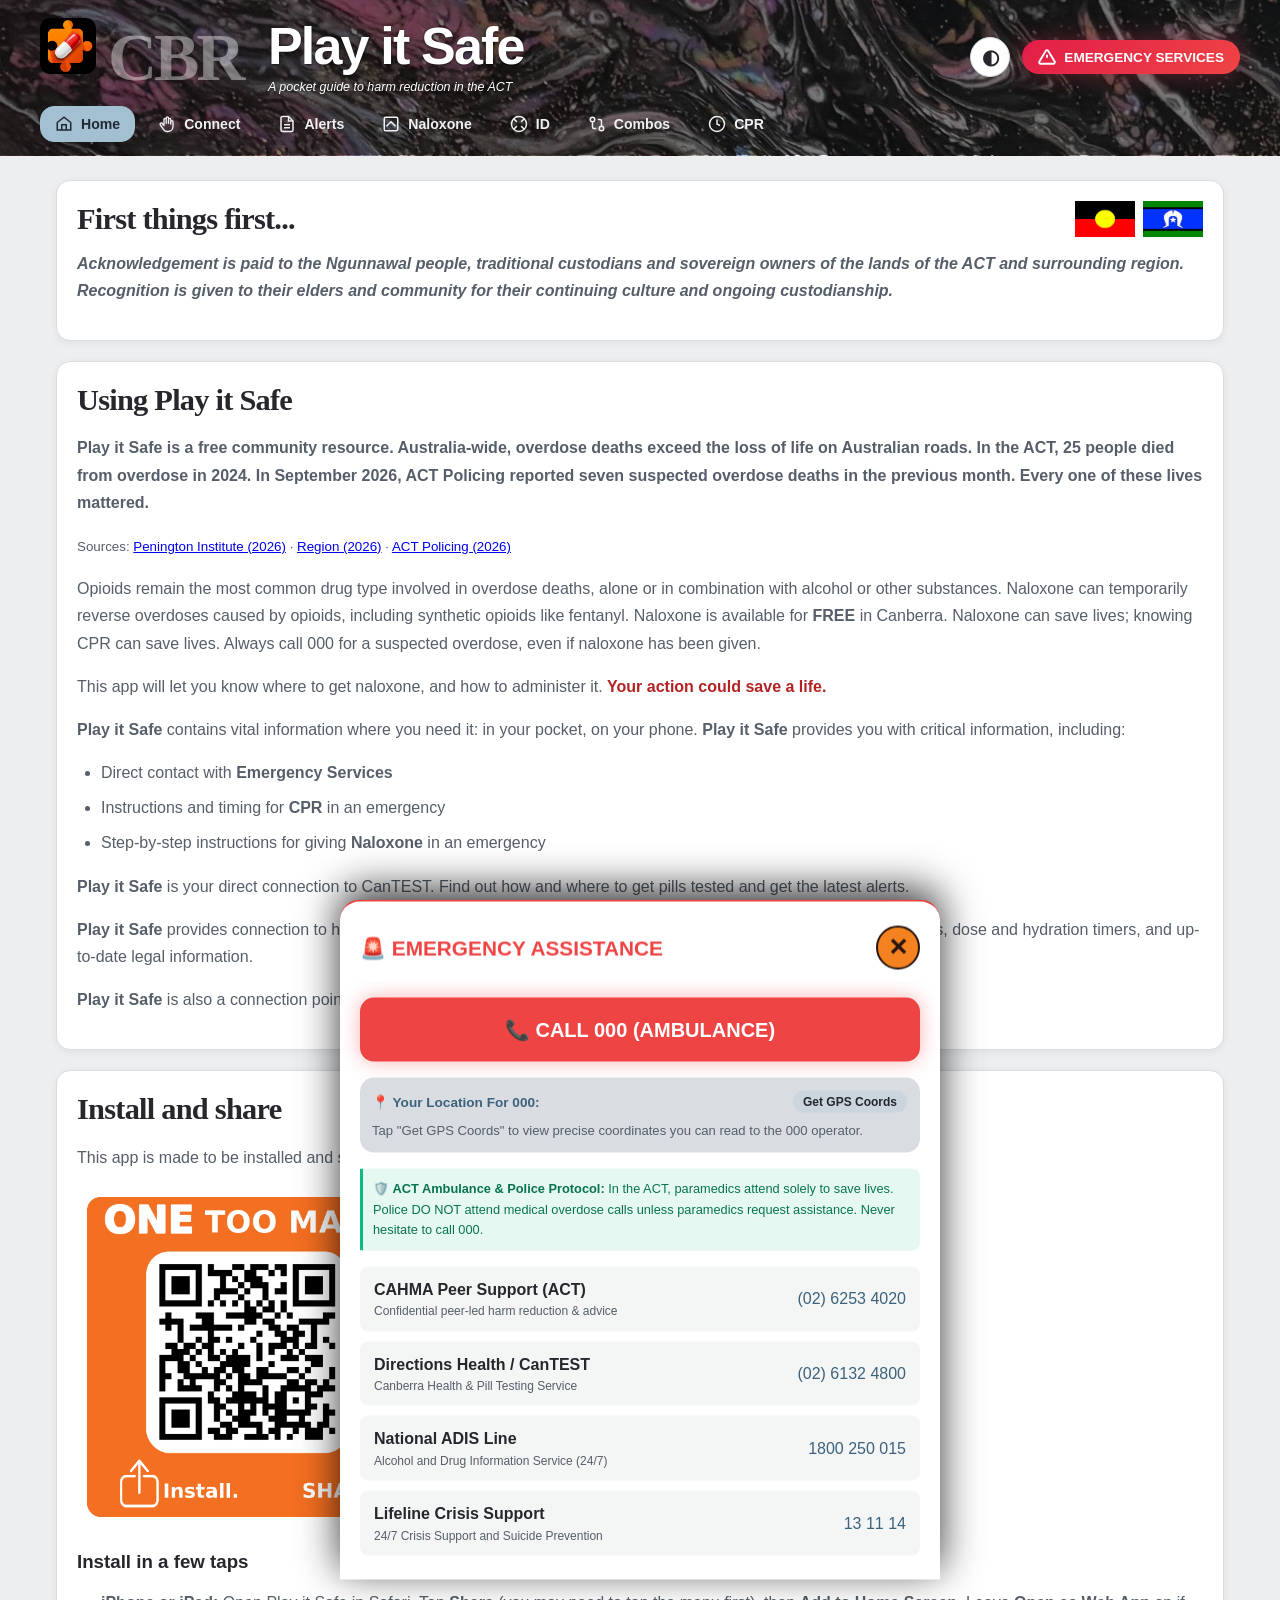
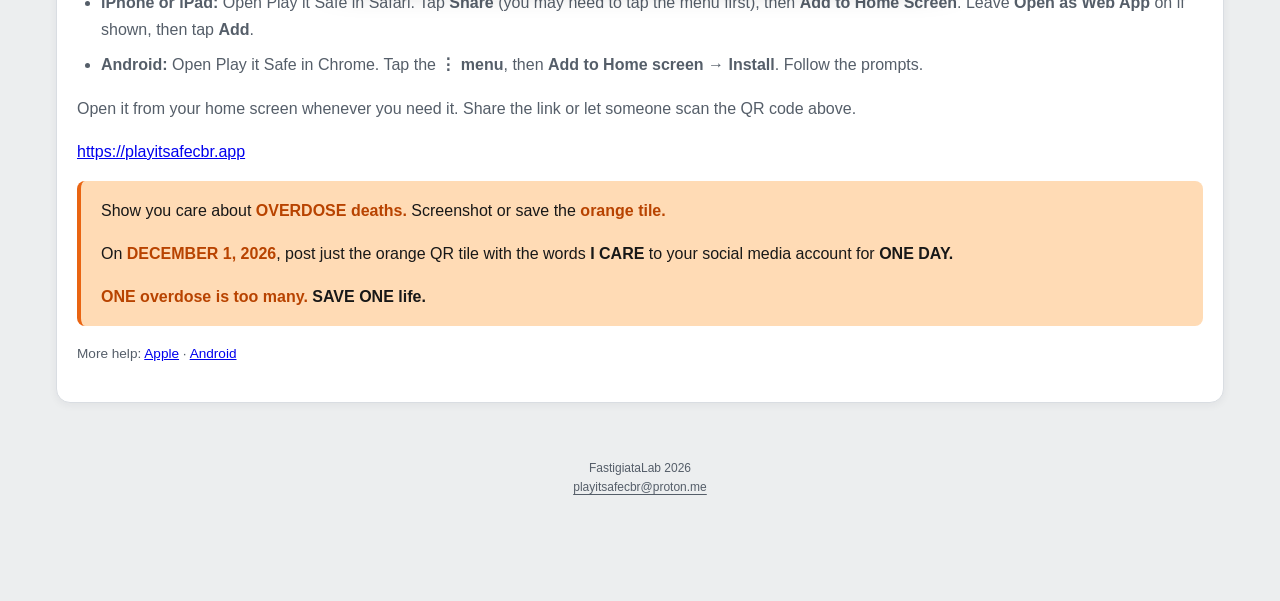
==== commit 9ba90867: "go man go" ====
--- a/index.html
+++ b/index.html
@@ -126,6 +126,11 @@
           </ul>
           <p>Open it from your home screen whenever you need it. Share the link or let someone scan the QR code above.</p>
           <p><a href="https://playitsafecbr.app" target="_blank" rel="noopener">https://playitsafecbr.app</a></p>
+          <div class="overdose-campaign">
+            <p>Show you care about <strong class="campaign-orange">OVERDOSE deaths.</strong> Screenshot or save the <strong class="campaign-orange">orange tile.</strong></p>
+            <p>On <strong class="campaign-orange">DECEMBER 1, 2026</strong>, post just the orange QR tile with the words <strong>I CARE</strong> to your social media account for <strong>ONE DAY.</strong></p>
+            <p class="campaign-closing"><strong><span class="campaign-orange">ONE overdose is too many.</span> SAVE ONE life.</strong></p>
+          </div>
           <p class="install-help-links">More help: <a href="https://support.apple.com/guide/iphone/open-as-web-app-iphea86e5236/ios" target="_blank" rel="noopener">Apple</a> · <a href="https://support.google.com/chrome/answer/9658361?co=GENIE.Platform%3DAndroid&amp;hl=en" target="_blank" rel="noopener">Android</a></p>
         </article>
       </div>
--- a/css/styles.css
+++ b/css/styles.css
@@ -1511,3 +1511,10 @@
 
 .opioid-emergency-instructions { display: flex; align-items: flex-start; gap: 12px; }
 .overdose-warning-icon { width: 32px; height: 32px; flex: 0 0 32px; }
+
+/* Orange and black campaign copy on a light surface in both themes. */
+.overdose-campaign { background: #ffdbb5; color: #181818; border-left: 4px solid #e96412; border-radius: var(--radius-sm); padding: 16px 20px; margin: 16px 0; }
+.overdose-campaign p { color: #181818; }
+.overdose-campaign .campaign-orange { color: #b84300; }
+.overdose-campaign strong { font-weight: 800; }
+.overdose-campaign .campaign-closing { margin-bottom: 0; }
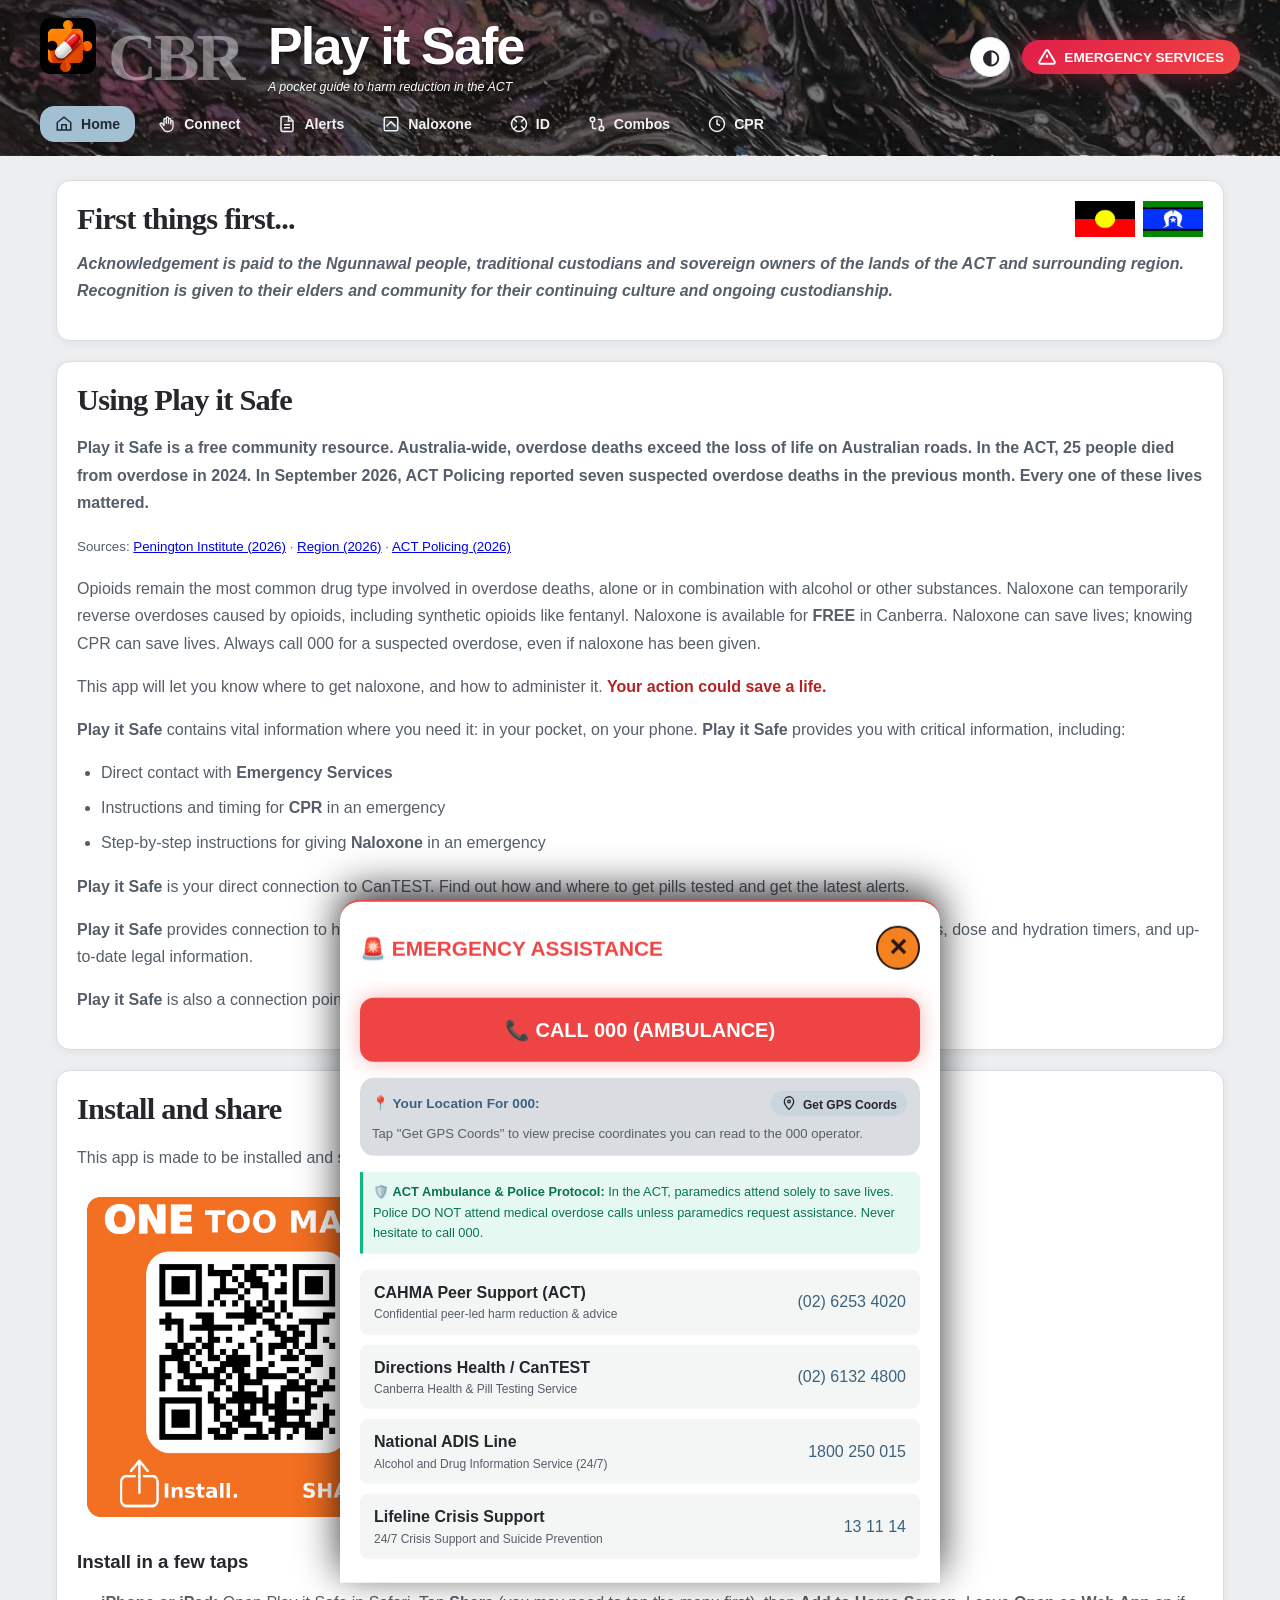
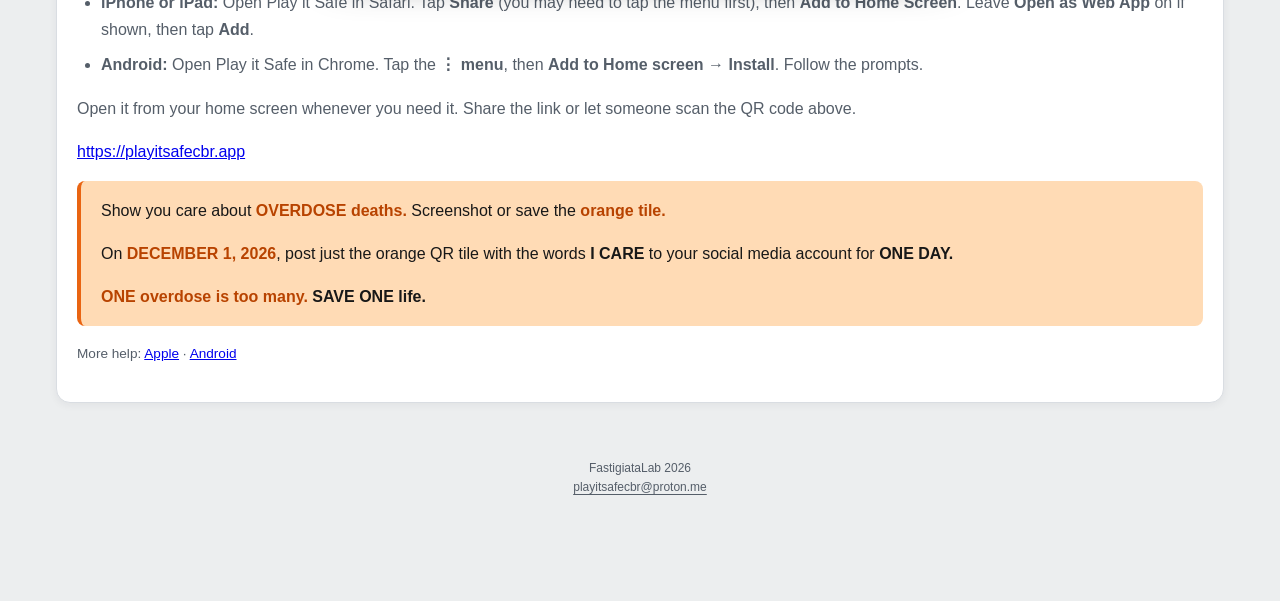
==== commit f41bddcb: "Combos logic fully overhauled" ====
--- a/index.html
+++ b/index.html
@@ -150,6 +150,7 @@
           <p>This part of <strong>Play it Safe</strong> introduces how CAHMA builds connection between people, community and services. Visit CAHMA’s website to explore its organisation, mission, harm reduction work and peer support.</p>
           <div class="home-links intro-links">
             <a class="intro-link" href="https://www.cahma.org.au/" target="_blank" rel="noopener">CAHMA Website</a>
+            <a class="btn-secondary cahma-action" href="tel:0262533643"><svg aria-hidden="true" viewBox="0 0 24 24" fill="none" stroke="currentColor" stroke-width="1.8" stroke-linecap="round" stroke-linejoin="round"><path d="M22 16.92v3a2 2 0 0 1-2.18 2 19.79 19.79 0 0 1-8.63-3.07 19.5 19.5 0 0 1-6-6A19.79 19.79 0 0 1 2.12 4.2 2 2 0 0 1 4.11 2h3a2 2 0 0 1 2 1.72c.12.96.35 1.9.69 2.79a2 2 0 0 1-.45 2.11L8.09 9.89a16 16 0 0 0 6 6l1.27-1.27a2 2 0 0 1 2.11-.45c.89.34 1.83.57 2.79.69A2 2 0 0 1 22 16.92z"/></svg><span>(02) 6253 3643</span></a>
           </div>
         </article>
 
@@ -170,7 +171,7 @@
         <a class="community-art-link" href="https://art.cahma.org.au/" target="_blank" rel="noopener" aria-label="Explore CAHMA Art (opens in a new tab)">
           <img class="community-art-image" src="assets/hoodpicasso.png" alt="Hood Picasso — CAHMA Art" loading="lazy">
         </a>
-        <p style="margin-top:16px;">Art is a way to free the spirit and free the mind. At CAHMA they take this seriously and provide peer driven opportunities for people to come and just create. Whether it is pencil drawing or acrylic pour works like the banners of this app by <a href="https://artistjazact.art" target="_blank" rel="noopener">Jaz Sedmik</a>, they support the work of their peers. Check out the gallery below.</p>
+        <p style="margin-top:16px;">Art is a way to free the spirit and free the mind. At CAHMA they take this seriously and provide peer driven opportunities for people to come and just create. Whether it is pencil drawing or acrylic pour works like the banners of this app by <a href="https://artistjazact.art" target="_blank" rel="noopener">Jaz Sedmik</a>, CAHMA work to support the work of their peers. Check out the gallery below.</p>
         <div class="home-links" style="margin-top:16px;">
           <a class="btn-secondary cahma-action" href="https://art.cahma.org.au/" target="_blank" rel="noopener">Gallery</a>
         </div>
@@ -181,10 +182,6 @@
           <div class="dropin-details">
 <p class="contact-address">Level 1, Belconnen Churches Centre<br>Corner of Cohen Street and Benjamin Way<br>Belconnen ACT 2617</p>
           <p>Drop in: 10am–4pm weekdays. Relax with tea or coffee and chat with a peer support worker.</p>
-          <div class="home-links">
-            <a class="btn-secondary cahma-action" href="tel:0262533643"><svg aria-hidden="true" viewBox="0 0 24 24" fill="none" stroke="currentColor" stroke-width="1.8" stroke-linecap="round" stroke-linejoin="round"><path d="M22 16.92v3a2 2 0 0 1-2.18 2 19.79 19.79 0 0 1-8.63-3.07 19.5 19.5 0 0 1-6-6A19.79 19.79 0 0 1 2.12 4.2 2 2 0 0 1 4.11 2h3a2 2 0 0 1 2 1.72c.12.96.35 1.9.69 2.79a2 2 0 0 1-.45 2.11L8.09 9.89a16 16 0 0 0 6 6l1.27-1.27a2 2 0 0 1 2.11-.45c.89.34 1.83.57 2.79.69A2 2 0 0 1 22 16.92z"/></svg><span>(02) 6253 3643</span></a>
-            <a class="btn-secondary cahma-action" href="mailto:info@cahma.org.au"><svg aria-hidden="true" viewBox="0 0 24 24" fill="none" stroke="currentColor" stroke-width="1.8" stroke-linecap="round" stroke-linejoin="round"><rect x="3" y="5" width="18" height="14" rx="3"/><path d="m3 6 9 7 9-7"/></svg><span>Email them</span></a>
-          </div>
 <a class="btn-secondary cahma-action" href="https://www.google.com/maps/search/?api=1&amp;query=CAHMA+Belconnen+Churches+Centre+Benjamin+Way+Belconnen+ACT" target="_blank" rel="noopener">Get directions</a>
           </div>
           <div class="dropin-map"><iframe class="home-map" title="Google Map: CAHMA drop-in centre in Belconnen" src="https://www.google.com/maps?q=CAHMA%20Belconnen%20Churches%20Centre%20Benjamin%20Way%20Belconnen%20ACT&amp;output=embed" loading="lazy" referrerpolicy="no-referrer-when-downgrade" allowfullscreen></iframe></div>
@@ -203,11 +200,13 @@
         </ul>
               <div class="home-links">
           <a class="btn-secondary directions-website-button" href="https://directionshealth.com/" target="_blank" rel="noopener">Directions Health Website</a>
+          <a class="btn-secondary directions-website-button" href="tel:0261324800"><svg class="contact-button-icon" aria-hidden="true" width="19" height="19" viewBox="0 0 24 24" fill="none" stroke="currentColor" stroke-width="1.8" stroke-linecap="round" stroke-linejoin="round"><path d="M22 16.92v3a2 2 0 0 1-2.18 2 19.79 19.79 0 0 1-8.63-3.07 19.5 19.5 0 0 1-6-6A19.79 19.79 0 0 1 2.12 4.2 2 2 0 0 1 4.11 2h3a2 2 0 0 1 2 1.72c.12.96.35 1.9.69 2.79a2 2 0 0 1-.45 2.11L8.09 9.89a16 16 0 0 0 6 6l1.27-1.27a2 2 0 0 1 2.11-.45c.89.34 1.83.57 2.79.69A2 2 0 0 1 22 16.92z"/></svg><span>(02) 6132 4800</span></a>
         </div>
       </article>
       <article class="card home-card mb-4">
         <h3 class="card-title">NSP Service Finder</h3>
         <p>In the ACT there are two primary NSPs operated by Directions Health. NSPs provide access to clean injecting equipment.</p>
+        <p>Alongside these primary NSP services, clean equipment is available through secondary NSP services, community pharmacies and vending machines.</p>
         <p class="nsp-map-prompt">Tap below to find a map of NSP services in the ACT.</p>
         <div class="home-links">
           <a class="btn-secondary nsp-map-button" href="https://www.google.com/maps/d/viewer?mid=1gEMRZ2sXFUp9b2SRqiaEIsw5iU2KrEg" target="_blank" rel="noopener">NSP map</a>
@@ -339,9 +338,9 @@
           <button type="button" class="stepper-dot active" data-step="1" aria-label="Step 1">1</button>
           <button type="button" class="stepper-dot" data-step="2" aria-label="Step 2">2</button>
           <button type="button" class="stepper-dot" data-step="3" aria-label="Step 3">3</button>
-          <button type="button" class="stepper-dot" data-step="4" aria-label="Step 4">4</button>
+          <button type="button" class="stepper-dot stepper-spray" data-step="4" aria-label="Step 4"><img src="assets/nyxoid-step-orange.svg" alt="" width="64" height="72" aria-hidden="true"><span>4</span></button>
           <button type="button" class="stepper-dot" data-step="5" aria-label="Step 5">5</button>
-          <button type="button" class="stepper-dot" data-step="6" aria-label="Step 6">6</button>
+          <button type="button" class="stepper-dot stepper-spray" data-step="6" aria-label="Step 6"><img src="assets/nyxoid-step-orange.svg" alt="" width="64" height="72" aria-hidden="true"><span>6</span></button>
           <button type="button" class="stepper-dot" data-step="7" aria-label="Step 7">7</button>
         </div>
 
@@ -405,6 +404,8 @@
 
       <!-- Naloxone Knowledge Check & Certification Badge -->
       <div id="naloxone-quiz-container" class="card mb-4">
+        <h3 class="card-title">Test Your Knowledge</h3>
+        <p>It may seem simple, but check you are naloxone ready with this short 5-question quiz.</p>
         <div id="naloxone-quiz-card"></div>
       </div>
 
@@ -416,6 +417,15 @@
         </p>
         <div id="free-naloxone-outlets-list"></div>
       </div>
+      <article class="card mt-4 naloxone-training-supply">
+        <h2 class="card-title">Naloxone Training &amp; Supply</h2>
+        <p>Is your workplace ready in the event of an overdose? Don’t leave it to chance. CAHMA will come to your workplace and deliver training to your staff and provide your workplace with a supply of naloxone for the workplace first aid kit.</p>
+        <p>Naloxone is also available by post. If you need information about training or getting a supply of naloxone, contact CAHMA.</p>
+        <div class="home-links">
+          <a class="intro-link naloxone-contact-button" href="tel:0262533643"><svg class="contact-button-icon" aria-hidden="true" width="19" height="19" viewBox="0 0 24 24" fill="none" stroke="currentColor" stroke-width="1.8" stroke-linecap="round" stroke-linejoin="round"><path d="M22 16.92v3a2 2 0 0 1-2.18 2 19.79 19.79 0 0 1-8.63-3.07 19.5 19.5 0 0 1-6-6A19.79 19.79 0 0 1 2.12 4.2 2 2 0 0 1 4.11 2h3a2 2 0 0 1 2 1.72c.12.96.35 1.9.69 2.79a2 2 0 0 1-.45 2.11L8.09 9.89a16 16 0 0 0 6 6l1.27-1.27a2 2 0 0 1 2.11-.45c.89.34 1.83.57 2.79.69A2 2 0 0 1 22 16.92z"/></svg><span>Telephone: (02) 6253 3643</span></a>
+          <a class="intro-link naloxone-contact-button" href="mailto:info@cahma.org.au"><svg class="contact-button-icon" aria-hidden="true" width="19" height="19" viewBox="0 0 24 24" fill="none" stroke="currentColor" stroke-width="1.8" stroke-linecap="round" stroke-linejoin="round"><rect x="3" y="5" width="18" height="14" rx="3"/><path d="m3 6 9 7 9-7"/></svg><span>Email CAHMA</span></a>
+        </div>
+      </article>
     </section>
 
     <!-- TAB 3: DRUGS 101 KNOWLEDGE BASE -->
@@ -452,7 +462,7 @@
       </div>
 
       <div class="card mb-4">
-        <h3 class="card-title">🔄 Select Pair to Evaluate</h3>
+        <h3 class="card-title">🔄 Select Pair to Check</h3>
         <div class="interaction-selector-grid mt-4">
           <div>
             <label style="display:block; font-size:0.85rem; font-weight:600; color:var(--text-muted); margin-bottom:6px;">First Substance (A):</label>
@@ -467,25 +477,21 @@
         <div id="interaction-result-card" class="card" style="background:var(--bg-inset); border-color:var(--bg-hover); margin-top:16px;"></div>
       </div>
 
-      <!-- Interaction Risk Key -->
+
+
+
+      <!-- Shared evidence-based interaction risk key -->
       <div class="card">
-        <h3 class="card-title">📖 Risk Classification Scale</h3>
-        <div style="display:grid; grid-template-columns:1fr; gap:12px; margin-top:12px; font-size:0.88rem;">
-          <div style="border-left:4px solid #ef4444; padding-left:12px;">
-            <strong style="color:#ef4444;">🔴 Dangerous:</strong> Life-threatening synergy (e.g. Alcohol + GHB, Opioids + Benzos). Severe respiratory arrest, serotonin syndrome, or fatal arrhythmias.
-          </div>
-          <div style="border-left:4px solid #f97316; padding-left:12px;">
-            <strong style="color:#f97316;">🟠 Unsafe:</strong> Elevated physiological strain, cardiotoxicity (e.g. Cocaine + Alcohol forming cocaethylene), or severe distress.
-          </div>
-          <div style="border-left:4px solid #eab308; padding-left:12px;">
-            <strong style="color:#eab308;">🟡 Caution:</strong> Synergistic effects, unpredictable reactions (e.g. Cannabis + Psychedelics). Dose reductions mandatory.
-          </div>
-          <div style="border-left:4px solid #10b981; padding-left:12px;">
-            <strong style="color:#10b981;">🟢 Low Risk & Synergy:</strong> Physically well-tolerated, but subjective effects amplify (e.g. LSD + MDMA).
-          </div>
-        </div>
-      </div>
-      <div class="site-footer">Adapted from <a href="https://wiki.tripsit.me/wiki/Drug_combinations" target="_blank" rel="noopener">TripSit</a> Combinations</div>
+        <h3 class="card-title">Risk Classification Scale</h3>
+        <div class="combination-risk-key">
+          <p style="border-color:#ef4444;"><strong>🔴 Dangerous / Life-Threatening:</strong> Risk of fatal overdose or other life-threatening harm. Includes respiratory suppression with opioids + GHB, opioids + benzodiazepines, and alcohol + GHB. Avoid these combinations.</p>
+          <p style="border-color:#f97316;"><strong>🟠 Unsafe:</strong> Risk of serious physical harm or severe psychological distress. Examples include MDMA + methamphetamine and alcohol + cocaine. Severe outcomes can be life-threatening.</p>
+          <p style="border-color:#eab308;"><strong>🟡 Caution:</strong> Effects may intensify or become unpredictable, including panic or a difficult trip. This does not mean safe.</p>
+          <p style="border-color:#737b87;"><strong>⚪ Not assessed / Insufficient information:</strong> Insufficient pair-specific evidence to assign a rating. This does not mean safe.</p>
+        </div>
+        <p class="combination-sources">These categories are guidance, not a validated clinical scoring system. They cannot predict an individual’s response. No green safety rating is assigned. Reviewed 9 November 2026.</p>
+      </div>
+      <div class="site-footer">Guidance drawn from the Alcohol and Drug Foundation and linked research. Sources appear with each combination.</div>
     </section>
 
     <!-- TAB 5: NIGHT OUT SAFETY & CPR TOOL -->
--- a/css/styles.css
+++ b/css/styles.css
@@ -1518,3 +1518,51 @@
 .overdose-campaign .campaign-orange { color: #b84300; }
 .overdose-campaign strong { font-weight: 800; }
 .overdose-campaign .campaign-closing { margin-bottom: 0; }
+
+/* Nyxoid-shaped orange step markers, traced from the reference photo. */
+.stepper-dot.stepper-spray { position: relative; background: transparent; border: 0; border-radius: 6px; overflow: visible; }
+.stepper-spray img { position: absolute; width: 64px; height: 72px; top: -4px; left: 0; pointer-events: none; }
+.stepper-spray span { position: absolute; left: 0; right: 0; top: 24px; color: #251508; font-size: .95rem; line-height: 18px; font-weight: 900; }
+.stepper-dot.stepper-spray:hover { background: transparent; filter: brightness(1.1); }
+.stepper-dot.stepper-spray.active { background: transparent; filter: drop-shadow(0 0 4px #f58220); }
+.stepper-dot.stepper-spray:focus-visible { outline: 3px solid var(--border-focus); outline-offset: 4px; }
+
+.contact-button-icon { flex: 0 0 19px; width: 19px; height: 19px; }
+
+/* Small decorative icons for static and dynamically rendered buttons. */
+[data-button-icon]::before { content: ""; display: inline-block; width: 16px; height: 16px; flex: 0 0 16px; vertical-align: -.15em; margin-right: 6px; background: currentColor; -webkit-mask: var(--button-icon) center / contain no-repeat; mask: var(--button-icon) center / contain no-repeat; }
+.stepper-dot[data-button-icon] { flex-direction: column; gap: 2px; }
+.stepper-dot[data-button-icon]::before { width: 14px; height: 14px; flex-basis: 14px; margin: 0; }
+[data-button-icon="web"] { --button-icon: url("data:image/svg+xml,%3Csvg%20xmlns%3D%22http%3A//www.w3.org/2000/svg%22%20viewBox%3D%220%200%2024%2024%22%20fill%3D%22none%22%20stroke%3D%22black%22%20stroke-width%3D%222%22%20stroke-linecap%3D%22round%22%20stroke-linejoin%3D%22round%22%3E%3Ccircle%20cx%3D%2212%22%20cy%3D%2212%22%20r%3D%229%22/%3E%3Cellipse%20cx%3D%2212%22%20cy%3D%2212%22%20rx%3D%224%22%20ry%3D%229%22/%3E%3Cpath%20d%3D%22M3%2012h18%22/%3E%3C/svg%3E"); }
+[data-button-icon="map"] { --button-icon: url("data:image/svg+xml,%3Csvg%20xmlns%3D%22http%3A//www.w3.org/2000/svg%22%20viewBox%3D%220%200%2024%2024%22%20fill%3D%22none%22%20stroke%3D%22black%22%20stroke-width%3D%222%22%20stroke-linecap%3D%22round%22%20stroke-linejoin%3D%22round%22%3E%3Cpath%20d%3D%22m3%206%206-3%206%203%206-3v15l-6%203-6-3-6%203Zm6-3v15m6-12v15%22/%3E%3C/svg%3E"); }
+[data-button-icon="calendar"] { --button-icon: url("data:image/svg+xml,%3Csvg%20xmlns%3D%22http%3A//www.w3.org/2000/svg%22%20viewBox%3D%220%200%2024%2024%22%20fill%3D%22none%22%20stroke%3D%22black%22%20stroke-width%3D%222%22%20stroke-linecap%3D%22round%22%20stroke-linejoin%3D%22round%22%3E%3Crect%20x%3D%223%22%20y%3D%225%22%20width%3D%2218%22%20height%3D%2216%22%20rx%3D%222%22/%3E%3Cpath%20d%3D%22M7%203v4m10-4v4M3%2011h18%22/%3E%3C/svg%3E"); }
+[data-button-icon="art"] { --button-icon: url("data:image/svg+xml,%3Csvg%20xmlns%3D%22http%3A//www.w3.org/2000/svg%22%20viewBox%3D%220%200%2024%2024%22%20fill%3D%22none%22%20stroke%3D%22black%22%20stroke-width%3D%222%22%20stroke-linecap%3D%22round%22%20stroke-linejoin%3D%22round%22%3E%3Crect%20x%3D%223%22%20y%3D%223%22%20width%3D%2218%22%20height%3D%2218%22%20rx%3D%222%22/%3E%3Ccircle%20cx%3D%228%22%20cy%3D%228%22%20r%3D%222%22/%3E%3Cpath%20d%3D%22m3%2017%206-6%205%205%203-3%204%204%22/%3E%3C/svg%3E"); }
+[data-button-icon="health"] { --button-icon: url("data:image/svg+xml,%3Csvg%20xmlns%3D%22http%3A//www.w3.org/2000/svg%22%20viewBox%3D%220%200%2024%2024%22%20fill%3D%22none%22%20stroke%3D%22black%22%20stroke-width%3D%222%22%20stroke-linecap%3D%22round%22%20stroke-linejoin%3D%22round%22%3E%3Cpath%20d%3D%22M9%203h6v6h6v6h-6v6H9v-6H3V9h6Z%22/%3E%3C/svg%3E"); }
+[data-button-icon="reset"] { --button-icon: url("data:image/svg+xml,%3Csvg%20xmlns%3D%22http%3A//www.w3.org/2000/svg%22%20viewBox%3D%220%200%2024%2024%22%20fill%3D%22none%22%20stroke%3D%22black%22%20stroke-width%3D%222%22%20stroke-linecap%3D%22round%22%20stroke-linejoin%3D%22round%22%3E%3Cpath%20d%3D%22M3%2010a9%209%200%201%201%202%208M3%204v6h6%22/%3E%3C/svg%3E"); }
+[data-button-icon="play"] { --button-icon: url("data:image/svg+xml,%3Csvg%20xmlns%3D%22http%3A//www.w3.org/2000/svg%22%20viewBox%3D%220%200%2024%2024%22%20fill%3D%22none%22%20stroke%3D%22black%22%20stroke-width%3D%222%22%20stroke-linecap%3D%22round%22%20stroke-linejoin%3D%22round%22%3E%3Cpath%20d%3D%22m7%203%2014%209-14%209Z%22/%3E%3C/svg%3E"); }
+[data-button-icon="stop"] { --button-icon: url("data:image/svg+xml,%3Csvg%20xmlns%3D%22http%3A//www.w3.org/2000/svg%22%20viewBox%3D%220%200%2024%2024%22%20fill%3D%22none%22%20stroke%3D%22black%22%20stroke-width%3D%222%22%20stroke-linecap%3D%22round%22%20stroke-linejoin%3D%22round%22%3E%3Crect%20x%3D%225%22%20y%3D%225%22%20width%3D%2214%22%20height%3D%2214%22%20rx%3D%222%22/%3E%3C/svg%3E"); }
+[data-button-icon="water"] { --button-icon: url("data:image/svg+xml,%3Csvg%20xmlns%3D%22http%3A//www.w3.org/2000/svg%22%20viewBox%3D%220%200%2024%2024%22%20fill%3D%22none%22%20stroke%3D%22black%22%20stroke-width%3D%222%22%20stroke-linecap%3D%22round%22%20stroke-linejoin%3D%22round%22%3E%3Cpath%20d%3D%22M12%202S4%2011%204%2016a8%208%200%200%200%2016%200C20%2011%2012%202%2012%202Z%22/%3E%3C/svg%3E"); }
+[data-button-icon="clock"] { --button-icon: url("data:image/svg+xml,%3Csvg%20xmlns%3D%22http%3A//www.w3.org/2000/svg%22%20viewBox%3D%220%200%2024%2024%22%20fill%3D%22none%22%20stroke%3D%22black%22%20stroke-width%3D%222%22%20stroke-linecap%3D%22round%22%20stroke-linejoin%3D%22round%22%3E%3Ccircle%20cx%3D%2212%22%20cy%3D%2212%22%20r%3D%229%22/%3E%3Cpath%20d%3D%22M12%206v6l4%202%22/%3E%3C/svg%3E"); }
+[data-button-icon="delete"] { --button-icon: url("data:image/svg+xml,%3Csvg%20xmlns%3D%22http%3A//www.w3.org/2000/svg%22%20viewBox%3D%220%200%2024%2024%22%20fill%3D%22none%22%20stroke%3D%22black%22%20stroke-width%3D%222%22%20stroke-linecap%3D%22round%22%20stroke-linejoin%3D%22round%22%3E%3Cpath%20d%3D%22M3%206h18M9%206V3h6v3M5%206l1%2015h12l1-15M10%2010v7m4-7v7%22/%3E%3C/svg%3E"); }
+[data-button-icon="pin"] { --button-icon: url("data:image/svg+xml,%3Csvg%20xmlns%3D%22http%3A//www.w3.org/2000/svg%22%20viewBox%3D%220%200%2024%2024%22%20fill%3D%22none%22%20stroke%3D%22black%22%20stroke-width%3D%222%22%20stroke-linecap%3D%22round%22%20stroke-linejoin%3D%22round%22%3E%3Cpath%20d%3D%22M19%2010c0%205-7%2012-7%2012S5%2015%205%2010a7%207%200%200%201%2014%200Z%22/%3E%3Ccircle%20cx%3D%2212%22%20cy%3D%2210%22%20r%3D%222%22/%3E%3C/svg%3E"); }
+[data-button-icon="copy"] { --button-icon: url("data:image/svg+xml,%3Csvg%20xmlns%3D%22http%3A//www.w3.org/2000/svg%22%20viewBox%3D%220%200%2024%2024%22%20fill%3D%22none%22%20stroke%3D%22black%22%20stroke-width%3D%222%22%20stroke-linecap%3D%22round%22%20stroke-linejoin%3D%22round%22%3E%3Crect%20x%3D%228%22%20y%3D%228%22%20width%3D%2213%22%20height%3D%2213%22%20rx%3D%222%22/%3E%3Cpath%20d%3D%22M16%208V3H3v13h5%22/%3E%3C/svg%3E"); }
+[data-button-icon="next"] { --button-icon: url("data:image/svg+xml,%3Csvg%20xmlns%3D%22http%3A//www.w3.org/2000/svg%22%20viewBox%3D%220%200%2024%2024%22%20fill%3D%22none%22%20stroke%3D%22black%22%20stroke-width%3D%222%22%20stroke-linecap%3D%22round%22%20stroke-linejoin%3D%22round%22%3E%3Cpath%20d%3D%22M4%2012h16m-6-6%206%206-6%206%22/%3E%3C/svg%3E"); }
+[data-button-icon="back"] { --button-icon: url("data:image/svg+xml,%3Csvg%20xmlns%3D%22http%3A//www.w3.org/2000/svg%22%20viewBox%3D%220%200%2024%2024%22%20fill%3D%22none%22%20stroke%3D%22black%22%20stroke-width%3D%222%22%20stroke-linecap%3D%22round%22%20stroke-linejoin%3D%22round%22%3E%3Cpath%20d%3D%22M20%2012H4m6-6-6%206%206%206%22/%3E%3C/svg%3E"); }
+[data-button-icon="filter"] { --button-icon: url("data:image/svg+xml,%3Csvg%20xmlns%3D%22http%3A//www.w3.org/2000/svg%22%20viewBox%3D%220%200%2024%2024%22%20fill%3D%22none%22%20stroke%3D%22black%22%20stroke-width%3D%222%22%20stroke-linecap%3D%22round%22%20stroke-linejoin%3D%22round%22%3E%3Cpath%20d%3D%22M3%204h18l-7%208v7l-4%202v-9Z%22/%3E%3C/svg%3E"); }
+[data-button-icon="phone"] { --button-icon: url("data:image/svg+xml,%3Csvg%20xmlns%3D%22http%3A//www.w3.org/2000/svg%22%20viewBox%3D%220%200%2024%2024%22%20fill%3D%22none%22%20stroke%3D%22black%22%20stroke-width%3D%222%22%20stroke-linecap%3D%22round%22%20stroke-linejoin%3D%22round%22%3E%3Cpath%20d%3D%22m6%203%204%204-2%203a14%2014%200%200%200%206%206l3-2%204%204-2%203C10%2023%201%2014%203%205Z%22/%3E%3C/svg%3E"); }
+[data-button-icon="airway"] { --button-icon: url("data:image/svg+xml,%3Csvg%20xmlns%3D%22http%3A//www.w3.org/2000/svg%22%20viewBox%3D%220%200%2024%2024%22%20fill%3D%22none%22%20stroke%3D%22black%22%20stroke-width%3D%222%22%20stroke-linecap%3D%22round%22%20stroke-linejoin%3D%22round%22%3E%3Cpath%20d%3D%22M5%208h10a3%203%200%201%200-3-3M3%2012h15a3%203%200%201%201-3%203M5%2016h5%22/%3E%3C/svg%3E"); }
+[data-button-icon="person"] { --button-icon: url("data:image/svg+xml,%3Csvg%20xmlns%3D%22http%3A//www.w3.org/2000/svg%22%20viewBox%3D%220%200%2024%2024%22%20fill%3D%22none%22%20stroke%3D%22black%22%20stroke-width%3D%222%22%20stroke-linecap%3D%22round%22%20stroke-linejoin%3D%22round%22%3E%3Ccircle%20cx%3D%2212%22%20cy%3D%225%22%20r%3D%223%22/%3E%3Cpath%20d%3D%22M3%2012h18m-9-4v7m0%200-5%206m5-6%205%206%22/%3E%3C/svg%3E"); }
+[data-button-icon="check"] { --button-icon: url("data:image/svg+xml,%3Csvg%20xmlns%3D%22http%3A//www.w3.org/2000/svg%22%20viewBox%3D%220%200%2024%2024%22%20fill%3D%22none%22%20stroke%3D%22black%22%20stroke-width%3D%222%22%20stroke-linecap%3D%22round%22%20stroke-linejoin%3D%22round%22%3E%3Cpath%20d%3D%22m4%2012%205%205L20%206%22/%3E%3C/svg%3E"); }
+[data-button-icon="spray"] { --button-icon: url("data:image/svg+xml,%3Csvg%20xmlns%3D%22http%3A//www.w3.org/2000/svg%22%20viewBox%3D%220%200%2024%2024%22%20fill%3D%22none%22%20stroke%3D%22black%22%20stroke-width%3D%222%22%20stroke-linecap%3D%22round%22%20stroke-linejoin%3D%22round%22%3E%3Cpath%20d%3D%22M10%203h4v7h6v10h-5v-6H9v6H4V10h6Z%22/%3E%3C/svg%3E"); }
+[data-button-icon="syringe"] { --button-icon: url("data:image/svg+xml,%3Csvg%20xmlns%3D%22http%3A//www.w3.org/2000/svg%22%20viewBox%3D%220%200%2024%2024%22%20fill%3D%22none%22%20stroke%3D%22black%22%20stroke-width%3D%222%22%20stroke-linecap%3D%22round%22%20stroke-linejoin%3D%22round%22%3E%3Cpath%20d%3D%22m14%203%207%207m-4-4L6%2017l-3%204m2-6%204%204m-1-7%204%204m-1-7%204%204%22/%3E%3C/svg%3E"); }
+
+
+
+
+.combination-risk-reminder { margin-top: 14px; margin-bottom: 0; color: var(--text-main); font-size: .92rem; line-height: 1.6; }
+
+.badge-unassessed { background: #dce0e5; color: #25303b; }
+.combination-sources { margin: 14px 0 0; font-size: .78rem; line-height: 1.6; color: var(--text-muted); }
+.combination-emergency { margin: 12px 0 0; font-size: .9rem; }
+.combination-risk-key { display: grid; gap: 12px; margin-top: 12px; font-size: .88rem; }
+.combination-risk-key p { border-left: 4px solid; padding-left: 12px; margin: 0; }
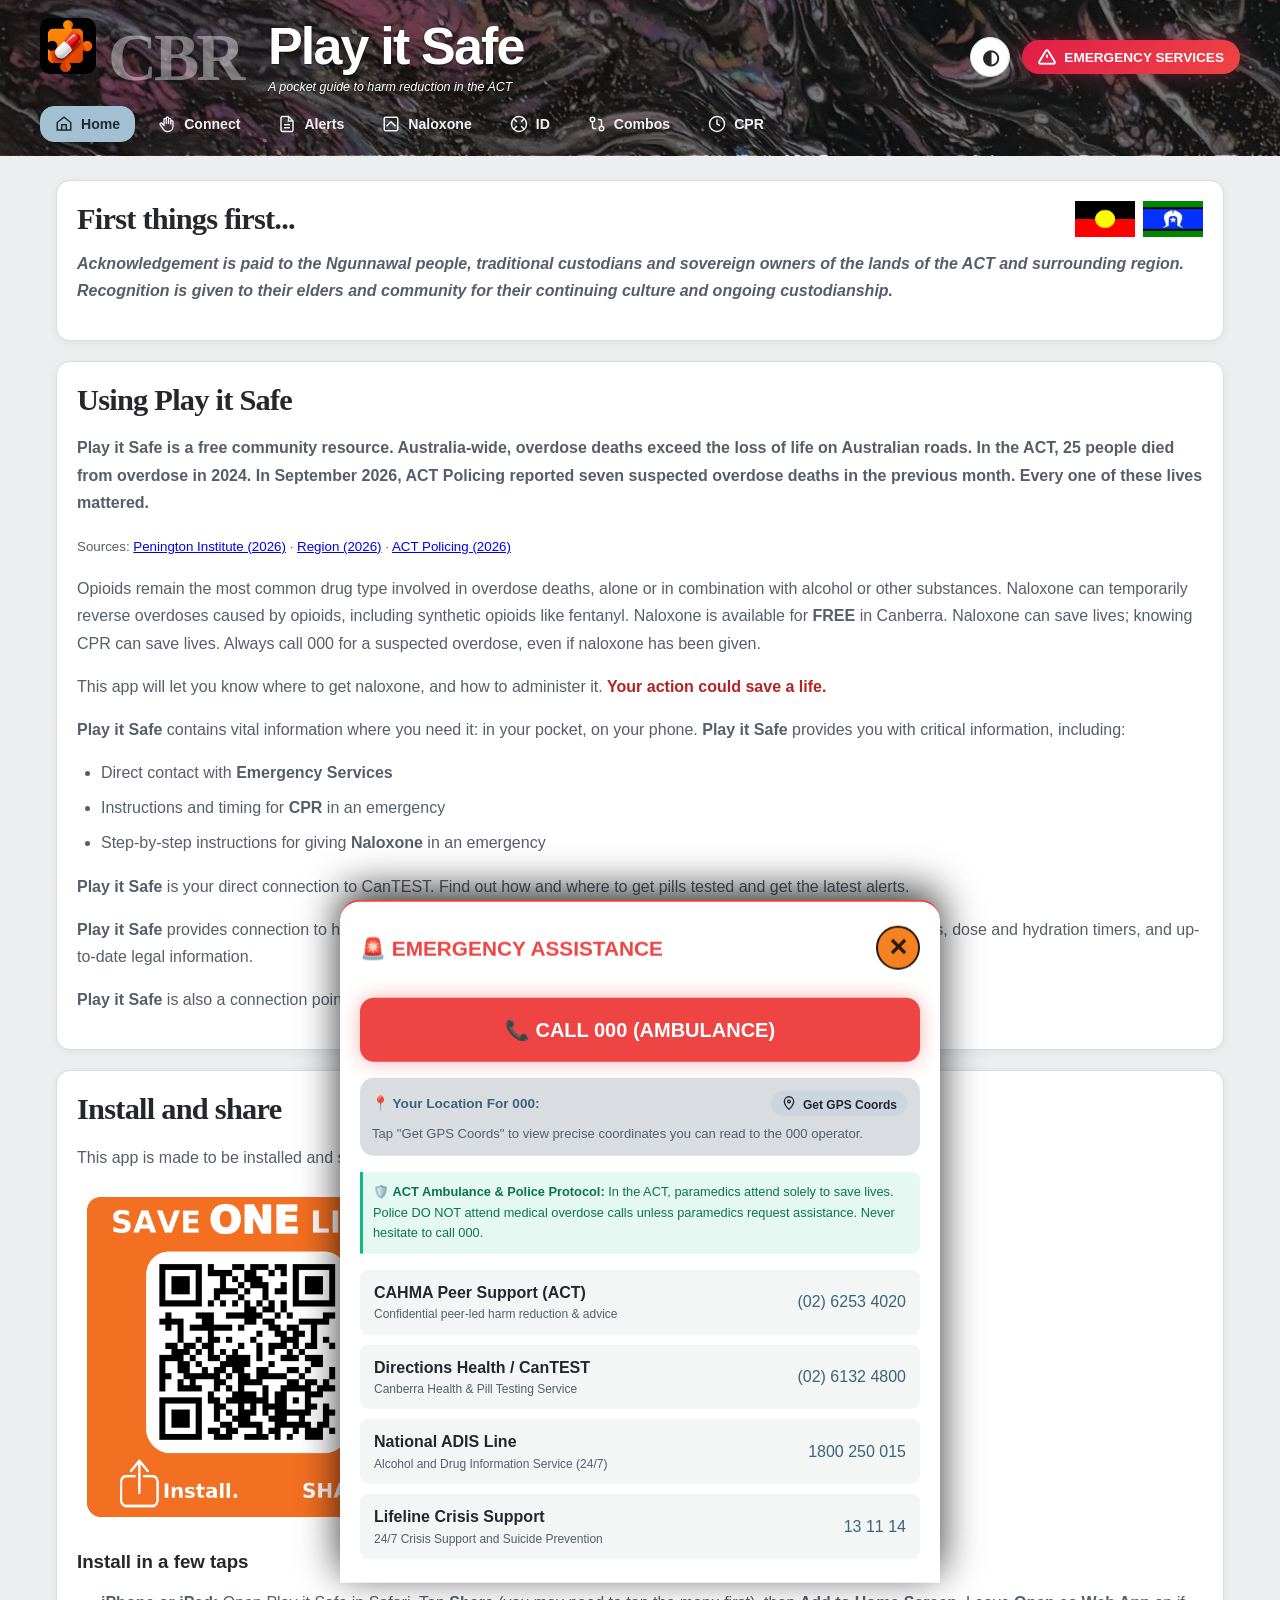
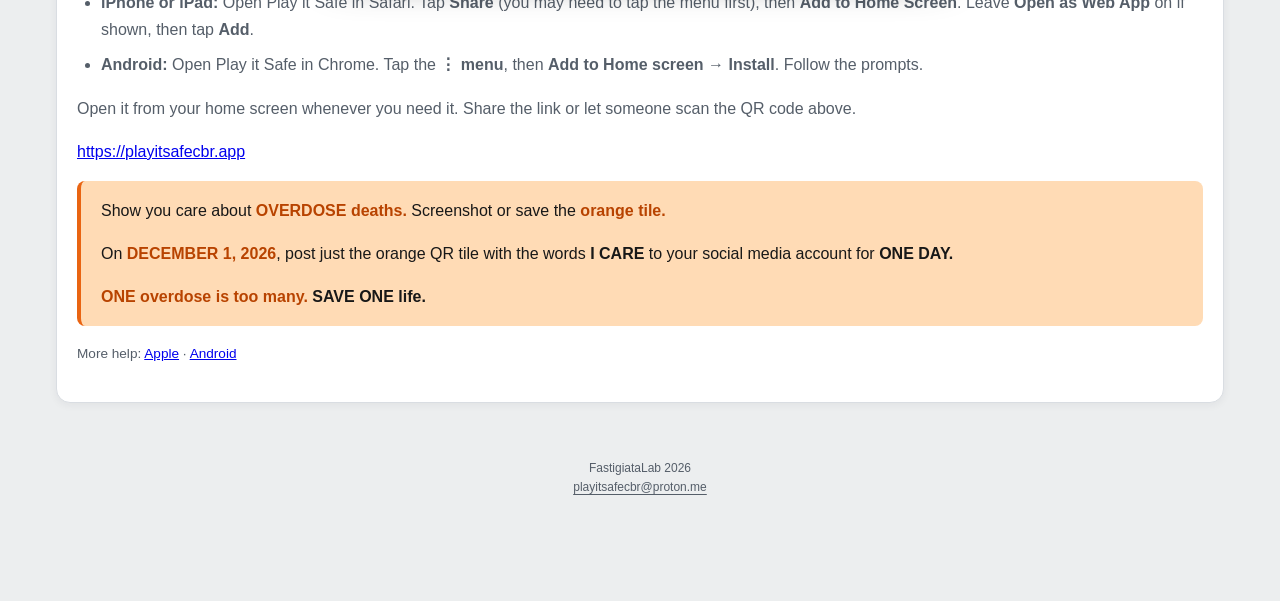
==== commit 812a17d9: "Joe Johnson RIP" ====
--- a/index.html
+++ b/index.html
@@ -117,7 +117,7 @@
           <h2 class="card-title">Install and share</h2>
           <p>This app is made to be installed and shared.</p>
           <div class="install-share-sticker-crop">
-            <img class="install-share-sticker" src="assets/one-too-many.png" alt="One too many — scan the QR code to install and share Play it Safe" width="1080" height="1080" loading="lazy">
+            <img class="install-share-sticker" src="assets/save-one-life-share.png" alt="Save one life — scan the QR code to install and share Play it Safe" width="1080" height="1080" loading="lazy">
           </div>
           <h3>Install in a few taps</h3>
           <ul class="app-features">
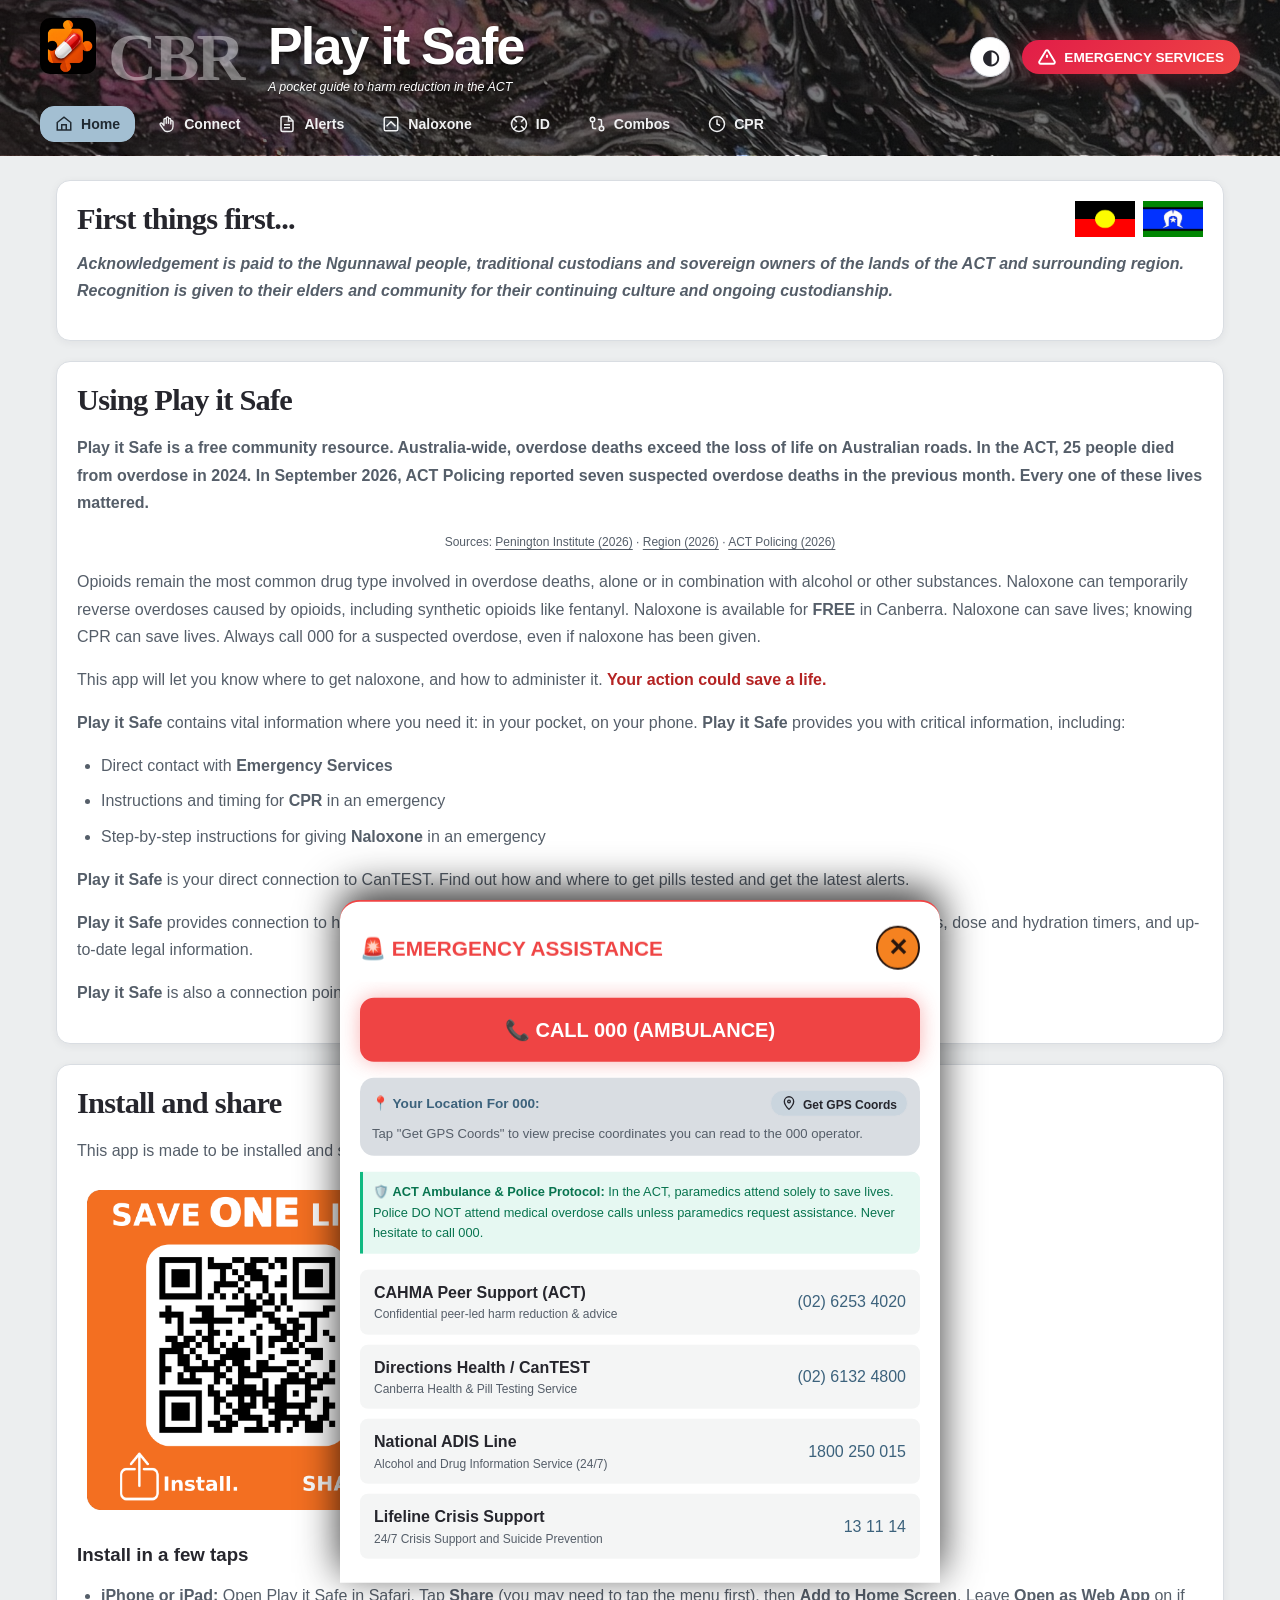
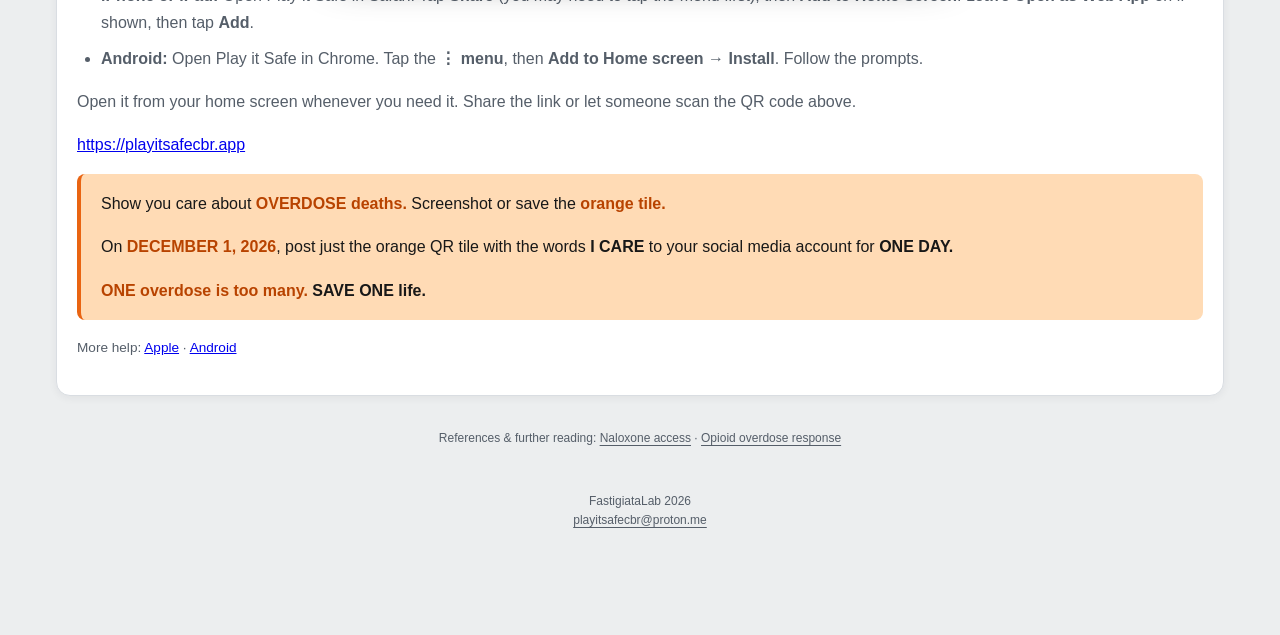
==== commit abd9f1fa: "References are now fully consistent and areas of rsk or grey areas either clarified or removed ADF A" ====
--- a/index.html
+++ b/index.html
@@ -134,6 +134,7 @@
           <p class="install-help-links">More help: <a href="https://support.apple.com/guide/iphone/open-as-web-app-iphea86e5236/ios" target="_blank" rel="noopener">Apple</a> · <a href="https://support.google.com/chrome/answer/9658361?co=GENIE.Platform%3DAndroid&amp;hl=en" target="_blank" rel="noopener">Android</a></p>
         </article>
       </div>
+      <div class="section-references" aria-label="home references">References &amp; further reading: <a href="https://www.health.gov.au/our-work/take-home-naloxone-program/where-to-access-naloxone" target="_blank" rel="noopener">Naloxone access</a> · <a href="https://www.health.nsw.gov.au/aod/programs/opioid-treatment/Pages/overdose.aspx" target="_blank" rel="noopener">Opioid overdose response</a></div>
     </section>
 
     <!-- COMMUNITY -->
@@ -224,6 +225,7 @@
 
 
 
+      <div class="section-references" aria-label="community references">References &amp; further reading: <a href="https://www.cahma.org.au/" target="_blank" rel="noopener">CAHMA</a> · <a href="https://www.cahma.org.au/services/cahma-clinic/" target="_blank" rel="noopener">CAHMA Clinic</a> · <a href="https://directionshealth.com/" target="_blank" rel="noopener">Directions Health</a> · <a href="https://directionshealth.com/needle-syringe-program/" target="_blank" rel="noopener">NSP locations</a></div>
     </section>
 
     <!-- TAB 1: CANTEST & ACT INFO -->
@@ -297,6 +299,7 @@
           </div>
         </div>
       </div>
+      <div class="section-references" aria-label="cantest references">References &amp; further reading: <a href="https://directionshealth.com/cantest-health-drug-checking-service/" target="_blank" rel="noopener">CanTEST</a> · <a href="https://theknow.org.au/" target="_blank" rel="noopener">The Know alerts</a> · <a href="https://www.act.gov.au/health/drugs-alcohol-smoking-and-vaping/drug-law-reform" target="_blank" rel="noopener">ACT drug laws</a></div>
     </section>
 
     <!-- TAB 2: NALOXONE TRAINING & SIMULATION -->
@@ -426,6 +429,7 @@
           <a class="intro-link naloxone-contact-button" href="mailto:info@cahma.org.au"><svg class="contact-button-icon" aria-hidden="true" width="19" height="19" viewBox="0 0 24 24" fill="none" stroke="currentColor" stroke-width="1.8" stroke-linecap="round" stroke-linejoin="round"><rect x="3" y="5" width="18" height="14" rx="3"/><path d="m3 6 9 7 9-7"/></svg><span>Email CAHMA</span></a>
         </div>
       </article>
+      <div class="section-references" aria-label="naloxone references">References &amp; further reading: <a href="https://www.health.gov.au/our-work/take-home-naloxone-program/how-to-administer-naloxone" target="_blank" rel="noopener">Take Home Naloxone</a> · <a href="https://www.health.nsw.gov.au/aod/programs/opioid-treatment/Pages/overdose.aspx" target="_blank" rel="noopener">NSW Health overdose response</a> · <a href="https://www.anzcor.org/home/basic-life-support/guideline-8-cardiopulmonary-resuscitation-cpr" target="_blank" rel="noopener">ANZCOR CPR</a> · <a href="https://www.cahma.org.au/programs/naloxone/" target="_blank" rel="noopener">CAHMA training and supply</a></div>
     </section>
 
     <!-- TAB 3: DRUGS 101 KNOWLEDGE BASE -->
@@ -449,6 +453,7 @@
 
       <!-- Substances Grid -->
       <div id="substances-grid" class="grid-3"></div>
+      <div class="section-references" aria-label="drugs101 references">References &amp; further reading: <a href="https://adf.org.au/drug-facts/" target="_blank" rel="noopener">ADF Drug Facts</a> · <a href="https://www.tga.gov.au/safety/safety-monitoring-and-information/safety-alerts/pregabalin-and-gabapentin" target="_blank" rel="noopener">TGA pregabalin guidance</a><span class="section-reference-note">References specific to each substance appear at the bottom of its information sheet.</span></div>
     </section>
 
     <!-- TAB 4: INTERACTIONS MATRIX -->
@@ -491,7 +496,7 @@
         </div>
         <p class="combination-sources">These categories are guidance, not a validated clinical scoring system. They cannot predict an individual’s response. No green safety rating is assigned. Reviewed 9 November 2026.</p>
       </div>
-      <div class="site-footer">Guidance drawn from the Alcohol and Drug Foundation and linked research. Sources appear with each combination.</div>
+      <div class="section-references" aria-label="interactions references">References &amp; further reading: <a href="https://adf.org.au/reducing-risk/polydrug-use/" target="_blank" rel="noopener">ADF polydrug guidance</a> · <a href="https://pmc.ncbi.nlm.nih.gov/articles/PMC10935323/" target="_blank" rel="noopener">Alcohol–cocaine evidence review</a> · <a href="https://link.springer.com/article/10.1007/s00213-021-05999-1" target="_blank" rel="noopener">Cannabis–psychedelics study</a><span class="section-reference-note">Sources specific to each pair appear with its result.</span></div>
     </section>
 
     <!-- TAB 5: NIGHT OUT SAFETY & CPR TOOL -->
@@ -623,6 +628,7 @@
         <button type="button" class="btn-secondary">Reset sliders</button>
       </article>
 
+      <div class="section-references" aria-label="nightout references">References &amp; further reading: <a href="https://www.anzcor.org/home/basic-life-support/guideline-8-cardiopulmonary-resuscitation-cpr" target="_blank" rel="noopener">ANZCOR CPR</a> · <a href="https://adf.org.au/drug-facts/mdma/" target="_blank" rel="noopener">ADF MDMA guidance</a> · <a href="https://adf.org.au/drug-facts/ghb/" target="_blank" rel="noopener">ADF GHB guidance</a> · <a href="https://adf.org.au/drug-facts/lsd/" target="_blank" rel="noopener">ADF set and setting</a></div>
     </section>
 
   </main>
--- a/css/styles.css
+++ b/css/styles.css
@@ -1566,3 +1566,12 @@
 .combination-emergency { margin: 12px 0 0; font-size: .9rem; }
 .combination-risk-key { display: grid; gap: 12px; margin-top: 12px; font-size: .88rem; }
 .combination-risk-key p { border-left: 4px solid; padding-left: 12px; margin: 0; }
+
+/* Discreet references sit just above the shared email/credit footer. */
+.section-references { padding: 16px 20px 4px; margin-top: 12px; text-align: center; font-size: .75rem; line-height: 1.7; color: var(--text-muted); }
+.section-references a, .drug-profile-sources a, .combination-sources a, .home-sources a { color: inherit; text-underline-offset: 3px; }
+.section-references a:hover, .drug-profile-sources a:hover, .combination-sources a:hover, .home-sources a:hover { color: var(--text-main); }
+.section-reference-note { display: block; margin-top: 4px; }
+.drug-profile-sources, .combination-sources { font-size: .75rem; line-height: 1.7; text-align: center; }
+.home-sources { font-size: .75rem; line-height: 1.7; text-align: center; }
+.home-sources small { font-size: inherit; }
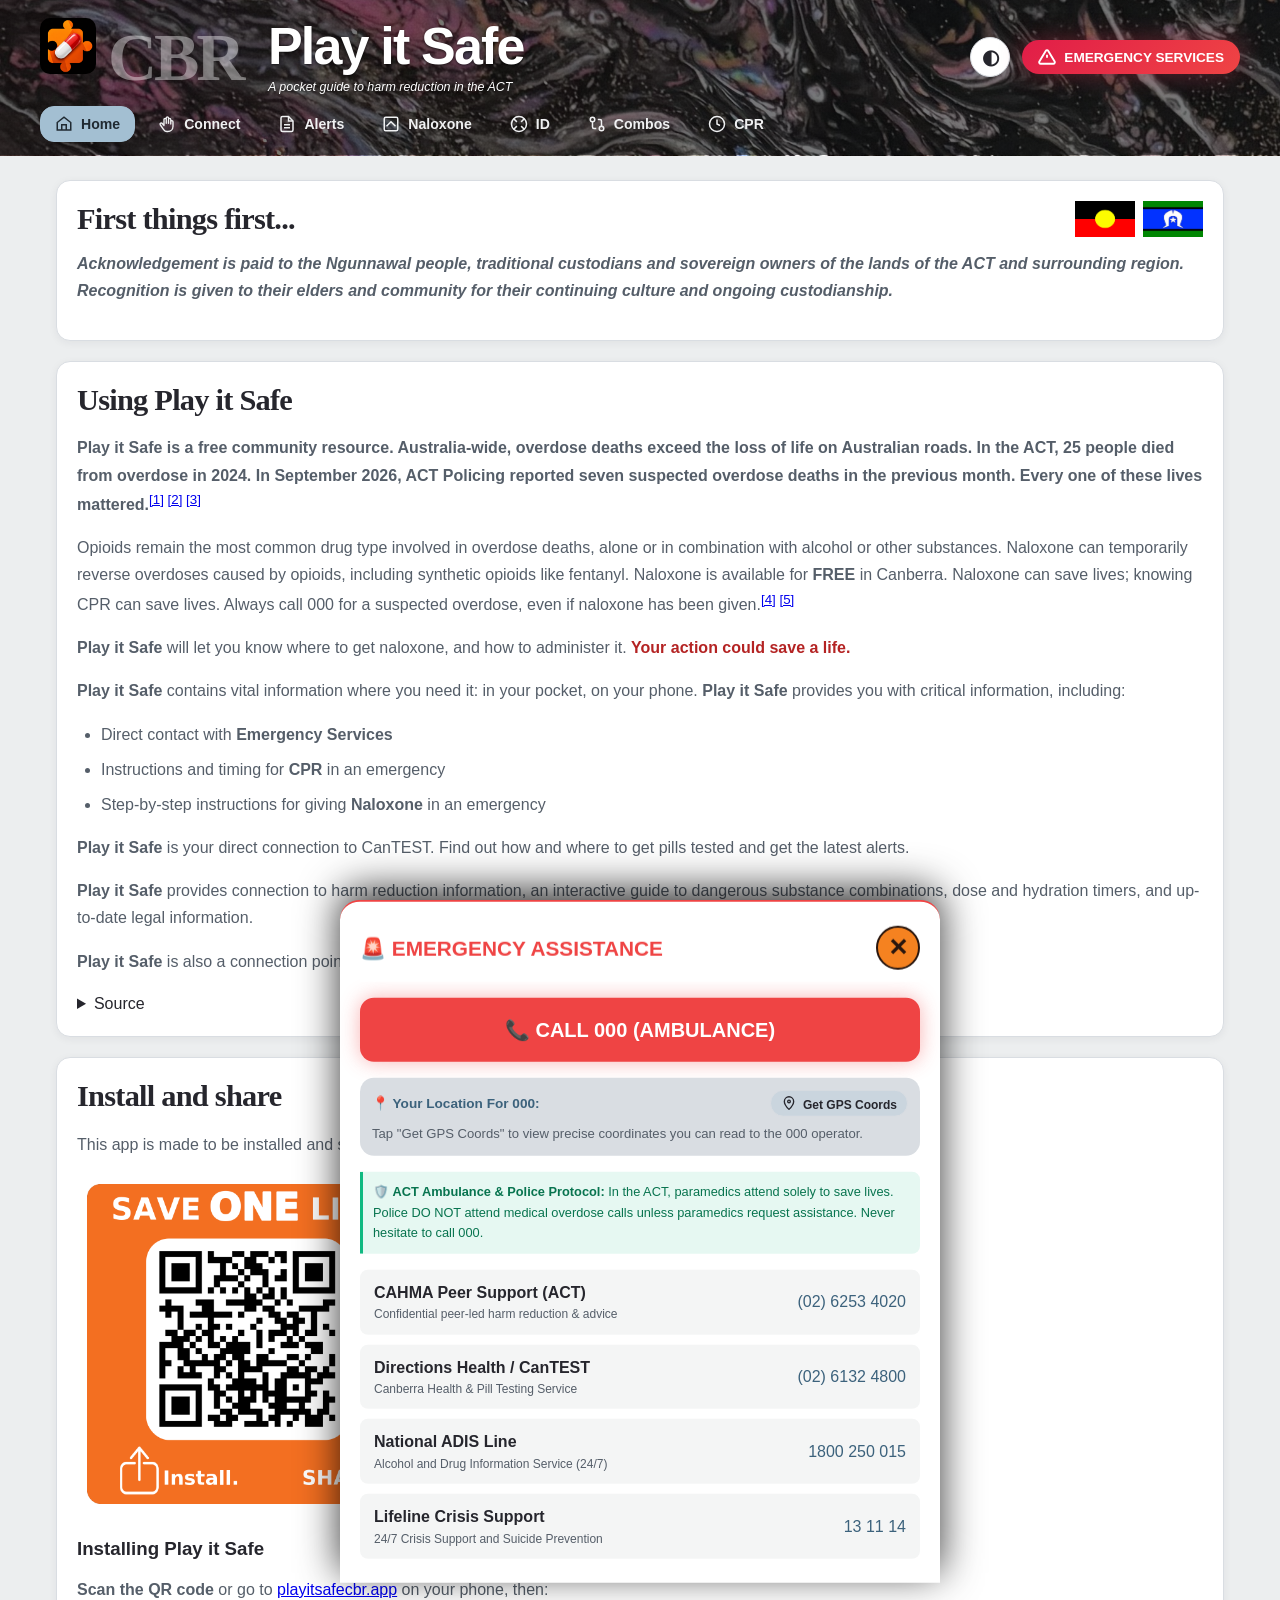
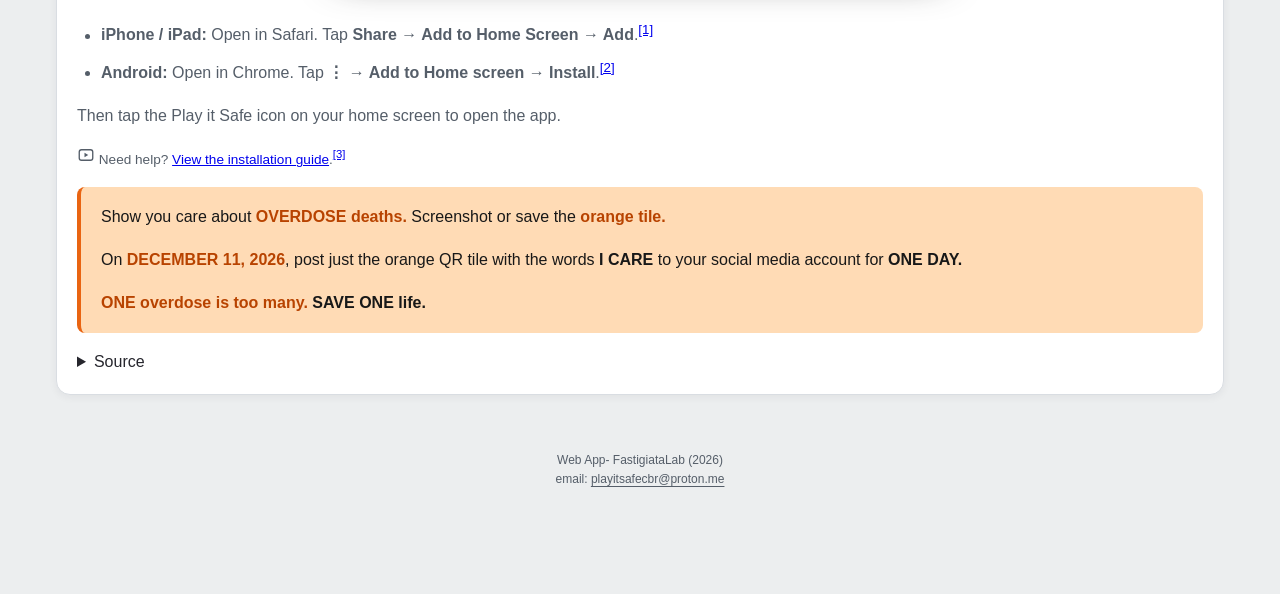
==== commit 271d87ca: "the final commit" ====
--- a/index.html
+++ b/index.html
@@ -99,10 +99,9 @@
         </article>
         <article class="card home-card">
           <h2 class="card-title">Using Play it Safe</h2>
-          <p><strong>Play it Safe is a free community resource. Australia-wide, overdose deaths exceed the loss of life on Australian roads. In the ACT, 25 people died from overdose in 2024. In September 2026, ACT Policing reported seven suspected overdose deaths in the previous month. Every one of these lives mattered.</strong></p>
-          <p class="home-sources"><small>Sources: <a href="https://www.penington.org.au/australias-annual-overdose-report-2026/" target="_blank" rel="noopener">Penington Institute (2026)</a> · <a href="https://region.com.au/most-act-drug-overdose-deaths-happen-at-home-as-meth-related-harm-climbs/989834/" target="_blank" rel="noopener">Region (2026)</a> · <a href="https://police.act.gov.au/news/2026-media-releases/august/police-warn-of-dangerous-drugs-following-overdoses" target="_blank" rel="noopener">ACT Policing (2026)</a></small></p>
-          <p>Opioids remain the most common drug type involved in overdose deaths, alone or in combination with alcohol or other substances. Naloxone can temporarily reverse overdoses caused by opioids, including synthetic opioids like fentanyl. Naloxone is available for <strong>FREE</strong> in Canberra. Naloxone can save lives; knowing CPR can save lives. Always call 000 for a suspected overdose, even if naloxone has been given.</p>
-          <p>This app will let you know where to get naloxone, and how to administer it. <strong class="save-life-message">Your action could save a life.</strong></p>
+          <p><strong>Play it Safe is a free community resource. Australia-wide, overdose deaths exceed the loss of life on Australian roads. In the ACT, 25 people died from overdose in 2024. In September 2026, ACT Policing reported seven suspected overdose deaths in the previous month. Every one of these lives mattered.</strong><sup class="source-markers"><a class="source-marker" href="#card-ref-1-source-1" aria-label="Source 1">[1]</a> <a class="source-marker" href="#card-ref-1-source-2" aria-label="Source 2">[2]</a> <a class="source-marker" href="#card-ref-1-source-3" aria-label="Source 3">[3]</a></sup></p>
+          <p>Opioids remain the most common drug type involved in overdose deaths, alone or in combination with alcohol or other substances. Naloxone can temporarily reverse overdoses caused by opioids, including synthetic opioids like fentanyl. Naloxone is available for <strong>FREE</strong> in Canberra. Naloxone can save lives; knowing CPR can save lives. Always call 000 for a suspected overdose, even if naloxone has been given.<sup class="source-markers"><a class="source-marker" href="#card-ref-1-source-4" aria-label="Source 4">[4]</a> <a class="source-marker" href="#card-ref-1-source-5" aria-label="Source 5">[5]</a></sup></p>
+          <p><strong>Play it Safe</strong> will let you know where to get naloxone, and how to administer it. <strong class="save-life-message">Your action could save a life.</strong></p>
           <p><strong>Play it Safe</strong> contains vital information where you need it: in your pocket, on your phone. <strong>Play it Safe</strong> provides you with critical information, including:</p>
           <ul class="app-features">
             <li>Direct contact with <strong>Emergency Services</strong></li>
@@ -111,53 +110,78 @@
           </ul>
           <p><strong>Play it Safe</strong> is your direct connection to CanTEST. Find out how and where to get pills tested and get the latest alerts.</p>
           <p><strong>Play it Safe</strong> provides connection to harm reduction information, an interactive guide to dangerous substance combinations, dose and hydration timers, and up-to-date legal information.</p>
-          <p><strong>Play it Safe</strong> is also a connection point to CAHMA and Directions Health as critical community connections.</p>
-        </article>
+          <p><strong>Play it Safe</strong> is also a connection point to CAHMA and Directions Health as frontline services.</p>
+
+        <details class="source-list"><summary>Source</summary><ol><li id="card-ref-1-source-1" tabindex="-1"><a href="https://www.penington.org.au/australias-annual-overdose-report-2026/" target="_blank" rel="noopener">Penington Institute (2026)</a></li><li id="card-ref-1-source-2" tabindex="-1"><a href="https://region.com.au/most-act-drug-overdose-deaths-happen-at-home-as-meth-related-harm-climbs/989834/" target="_blank" rel="noopener">Region (2026)</a></li><li id="card-ref-1-source-3" tabindex="-1"><a href="https://police.act.gov.au/news/2026-media-releases/august/police-warn-of-dangerous-drugs-following-overdoses" target="_blank" rel="noopener">ACT Policing (2026)</a></li><li id="card-ref-1-source-4" tabindex="-1"><a href="https://www.health.gov.au/our-work/take-home-naloxone-program/where-to-access-naloxone" target="_blank" rel="noopener">Australian Government: Naloxone access</a></li><li id="card-ref-1-source-5" tabindex="-1"><a href="https://www.health.nsw.gov.au/aod/programs/opioid-treatment/Pages/overdose.aspx" target="_blank" rel="noopener">NSW Health: Opioid overdose response</a></li></ol></details>
+      </article>
         <article class="card home-card install-share-card">
           <h2 class="card-title">Install and share</h2>
           <p>This app is made to be installed and shared.</p>
-          <div class="install-share-sticker-crop">
-            <img class="install-share-sticker" src="assets/save-one-life-share.png" alt="Save one life — scan the QR code to install and share Play it Safe" width="1080" height="1080" loading="lazy">
-          </div>
-          <h3>Install in a few taps</h3>
-          <ul class="app-features">
-            <li><strong>iPhone or iPad:</strong> Open Play it Safe in Safari. Tap <strong>Share</strong> (you may need to tap the menu first), then <strong>Add to Home Screen</strong>. Leave <strong>Open as Web App</strong> on if shown, then tap <strong>Add</strong>.</li>
-            <li><strong>Android:</strong> Open Play it Safe in Chrome. Tap the <strong>⋮ menu</strong>, then <strong>Add to Home screen</strong> → <strong>Install</strong>. Follow the prompts.</li>
-          </ul>
-          <p>Open it from your home screen whenever you need it. Share the link or let someone scan the QR code above.</p>
-          <p><a href="https://playitsafecbr.app" target="_blank" rel="noopener">https://playitsafecbr.app</a></p>
+          <div class="install-share-layout">
+            <div class="install-share-sticker-crop">
+              <img class="install-share-sticker" src="assets/save-one-life-share.png" alt="Save one life — scan the QR code to install and share Play it Safe" width="1080" height="1080" loading="lazy">
+            </div>
+            <div class="install-instructions">
+              <h3>Installing Play it Safe</h3>
+              <p><strong>Scan the QR code</strong> or go to <a href="https://playitsafecbr.app" target="_blank" rel="noopener">playitsafecbr.app</a> on your phone, then:</p>
+              <ul class="app-features">
+                <li><strong>iPhone / iPad:</strong> Open in Safari. Tap <strong>Share → Add to Home Screen → Add</strong>.<sup class="source-markers"><a class="source-marker" href="#card-ref-2-source-1" aria-label="Source 1">[1]</a></sup></li>
+                <li><strong>Android:</strong> Open in Chrome. Tap <strong>⋮ → Add to Home screen → Install</strong>.<sup class="source-markers"><a class="source-marker" href="#card-ref-2-source-2" aria-label="Source 2">[2]</a></sup></li>
+              </ul>
+              <p>Then tap the Play it Safe icon on your home screen to open the app.</p>
+              <p class="install-help-links"><svg class="install-video-icon" viewBox="0 0 24 24" width="18" height="18" aria-hidden="true" focusable="false"><rect x="3" y="5" width="18" height="14" rx="3" fill="none" stroke="currentColor" stroke-width="1.8"/><path d="m10 9 5 3-5 3Z" fill="currentColor"/></svg> Need help? <a href="https://progressier.com/pwa-capabilities/installation" target="_blank" rel="noopener">View the installation guide</a>.<sup class="source-markers"><a class="source-marker" href="#card-ref-2-source-3" aria-label="Source 3">[3]</a></sup></p>
+            </div>
+          </div>
           <div class="overdose-campaign">
             <p>Show you care about <strong class="campaign-orange">OVERDOSE deaths.</strong> Screenshot or save the <strong class="campaign-orange">orange tile.</strong></p>
-            <p>On <strong class="campaign-orange">DECEMBER 1, 2026</strong>, post just the orange QR tile with the words <strong>I CARE</strong> to your social media account for <strong>ONE DAY.</strong></p>
+            <p>On <strong class="campaign-orange">DECEMBER 11, 2026</strong>, post just the orange QR tile with the words <strong>I CARE</strong> to your social media account for <strong>ONE DAY.</strong></p>
             <p class="campaign-closing"><strong><span class="campaign-orange">ONE overdose is too many.</span> SAVE ONE life.</strong></p>
           </div>
-          <p class="install-help-links">More help: <a href="https://support.apple.com/guide/iphone/open-as-web-app-iphea86e5236/ios" target="_blank" rel="noopener">Apple</a> · <a href="https://support.google.com/chrome/answer/9658361?co=GENIE.Platform%3DAndroid&amp;hl=en" target="_blank" rel="noopener">Android</a></p>
-        </article>
-      </div>
-      <div class="section-references" aria-label="home references">References &amp; further reading: <a href="https://www.health.gov.au/our-work/take-home-naloxone-program/where-to-access-naloxone" target="_blank" rel="noopener">Naloxone access</a> · <a href="https://www.health.nsw.gov.au/aod/programs/opioid-treatment/Pages/overdose.aspx" target="_blank" rel="noopener">Opioid overdose response</a></div>
+
+        <details class="source-list"><summary>Source</summary><ol><li id="card-ref-2-source-1" tabindex="-1"><a href="https://support.apple.com/guide/iphone/open-as-web-app-iphea86e5236/ios" target="_blank" rel="noopener">Apple: Add a web app</a></li><li id="card-ref-2-source-2" tabindex="-1"><a href="https://support.google.com/chrome/answer/9658361?co=GENIE.Platform%3DAndroid&amp;hl=en" target="_blank" rel="noopener">Chrome: Install web apps</a></li><li id="card-ref-2-source-3" tabindex="-1"><a href="https://progressier.com/pwa-capabilities/installation" target="_blank" rel="noopener">Progressier: PWA installation guide</a></li></ol></details>
+      </article>
+      </div>
     </section>
 
     <!-- COMMUNITY -->
     <section id="tab-community" class="tab-pane">
       <article class="card home-card mb-4">
         <h2 class="card-title connect-heading">Connect Locally</h2>
-        <p><strong>In the ACT there are two community services providing frontline alcohol and other drug services. This section gives an overview of their critical services and points of connection drawn from their websites, along with direct connection to their online presence.</strong></p>
+        <p><strong>In the ACT there are two critical services providing frontline alcohol and other drug services to the Canberra Community. Play it Safe is a local independent resource connecting you to CAHMA and Directions Health, their core programs &amp; services and provides direct connection to their websites.</strong><sup class="source-markers"><a class="source-marker" href="#card-ref-3-source-1" aria-label="Source 1">[1]</a> <a class="source-marker" href="#card-ref-3-source-2" aria-label="Source 2">[2]</a></sup></p>
+
+        <details class="source-list"><summary>Source</summary><ol><li id="card-ref-3-source-1" tabindex="-1"><a href="https://www.cahma.org.au/" target="_blank" rel="noopener">CAHMA</a></li><li id="card-ref-3-source-2" tabindex="-1"><a href="https://directionshealth.com/" target="_blank" rel="noopener">Directions Health</a></li></ol></details>
       </article>
         <article class="card home-card cahma-intro mb-4">
           <h2 class="card-title cahma-logo-heading"><img class="community-cahma-logo" src="assets/cahma-logo-white.png" alt="CAHMA" width="2167" height="725"></h2>
-          <p>The Canberra Alliance for Harm Minimisation and Advocacy (CAHMA) stands alongside people who use drugs and people accessing drug treatment. It backs people’s rights to health, dignity and respect, and challenges the stigma and discrimination attached to substance use.</p>
-          <p>CAHMA is a peer organisation. Community knowledge shapes how it works: people are met without judgement, listened to and supported to make choices about their own health and wellbeing. The focus is on more than connecting someone to a service. It’s also about building relationships, sharing knowledge and strengthening people’s place in the community.</p>
-          <p>That starts at CAHMA’s drop-in centre—a welcoming place to connect with peer workers, talk through harm reduction, and work towards personal health and wellbeing goals. CAHMA also offers peer treatment support, naloxone training and a health clinic.</p>
-          <p>This part of <strong>Play it Safe</strong> introduces how CAHMA builds connection between people, community and services. Visit CAHMA’s website to explore its organisation, mission, harm reduction work and peer support.</p>
+          <p>The Canberra Alliance for Harm Minimisation and Advocacy (CAHMA) stands alongside people who use drugs and people accessing drug treatment. It backs people’s rights to health, dignity and respect, and challenges the stigma and discrimination attached to substance use.<sup class="source-markers"><a class="source-marker" href="#card-ref-4-source-1" aria-label="Source 1">[1]</a></sup></p>
+          <p>CAHMA is a peer organisation which shapes its programs, services and connection to the community. At CAHMA people are met without judgement, listened to and supported to make their own choices about their own health and wellbeing. The CAHMA peer model is more than just providing a service; it’s about building relationships, sharing knowledge and strengthening the place of people in their community.</p>
+          <p>The CAHMA peer model starts at their drop-in centre—a safe and inclusive space located in Belconnen. From the centre CAHMA offers access to peer treatment support, naloxone training and a regular health clinic.</p>
+          <p>Visit CAHMA’s website to explore its organisation, mission, harm reduction work and peer support and much more.</p>
           <div class="home-links intro-links">
             <a class="intro-link" href="https://www.cahma.org.au/" target="_blank" rel="noopener">CAHMA Website</a>
             <a class="btn-secondary cahma-action" href="tel:0262533643"><svg aria-hidden="true" viewBox="0 0 24 24" fill="none" stroke="currentColor" stroke-width="1.8" stroke-linecap="round" stroke-linejoin="round"><path d="M22 16.92v3a2 2 0 0 1-2.18 2 19.79 19.79 0 0 1-8.63-3.07 19.5 19.5 0 0 1-6-6A19.79 19.79 0 0 1 2.12 4.2 2 2 0 0 1 4.11 2h3a2 2 0 0 1 2 1.72c.12.96.35 1.9.69 2.79a2 2 0 0 1-.45 2.11L8.09 9.89a16 16 0 0 0 6 6l1.27-1.27a2 2 0 0 1 2.11-.45c.89.34 1.83.57 2.79.69A2 2 0 0 1 22 16.92z"/></svg><span>(02) 6253 3643</span></a>
           </div>
-        </article>
+
+        <details class="source-list"><summary>Source</summary><ol><li id="card-ref-4-source-1" tabindex="-1"><a href="https://www.cahma.org.au/" target="_blank" rel="noopener">CAHMA</a></li></ol></details>
+      </article>
+
+      <article class="card home-card mb-4 dropin-card">
+          <h3 class="card-title">CAHMA drop in centre</h3>
+        <div class="dropin-layout">
+          <div class="dropin-details">
+<p class="contact-address">Level 1, Belconnen Churches Centre<br>Corner of Cohen Street and Benjamin Way<br>Belconnen ACT 2617<sup class="source-markers"><a class="source-marker" href="#card-ref-7-source-1" aria-label="Source 1">[1]</a></sup></p>
+          <p>Drop in: 10am–4pm weekdays. Relax with tea or coffee and chat with a peer support worker.</p>
+<a class="btn-secondary cahma-action" href="https://www.google.com/maps/search/?api=1&amp;query=CAHMA+Belconnen+Churches+Centre+Benjamin+Way+Belconnen+ACT" target="_blank" rel="noopener">Get directions</a>
+          </div>
+          <div class="dropin-map"><iframe class="home-map" title="Google Map: CAHMA drop-in centre in Belconnen" src="https://www.google.com/maps?q=CAHMA%20Belconnen%20Churches%20Centre%20Benjamin%20Way%20Belconnen%20ACT&amp;output=embed" loading="lazy" referrerpolicy="no-referrer-when-downgrade" allowfullscreen></iframe></div>
+        </div>
+
+        <details class="source-list"><summary>Source</summary><ol><li id="card-ref-7-source-1" tabindex="-1"><a href="https://www.cahma.org.au/" target="_blank" rel="noopener">CAHMA</a></li></ol></details>
+      </article>
 
       <article class="card home-card mb-4">
         <h3 class="card-title">Outreach BBQs</h3>
-        <p>Connect with CAHMA at community BBQs around Canberra. These locations appear in CAHMA’s October 2026 calendar; check the current calendar for dates and times before heading out.</p>
+        <p>Connect with CAHMA at community BBQs around Canberra. These locations appear in CAHMA’s October 2026 calendar; check the current calendar for dates and times before heading out.<sup class="source-markers"><a class="source-marker" href="#card-ref-5-source-1" aria-label="Source 1">[1]</a></sup></p>
         <div class="home-bbq-list">
           <a href="https://www.google.com/maps/search/?api=1&amp;query=Veterans+Park+50+Bunda+Street+Canberra" target="_blank" rel="noopener"><svg class="bbq-connection-icon" viewBox="0 0 24 24" fill="none" stroke="currentColor" stroke-width="1.8" stroke-linecap="round" stroke-linejoin="round" aria-hidden="true"><circle cx="9" cy="7" r="3"/><path d="M3 21v-2a6 6 0 0 1 12 0v2M17 4a3 3 0 0 1 0 6M21 21v-2a6 6 0 0 0-4-5.65"/></svg><strong>Veterans Park</strong><span>50 Bunda Street, Civic · View map</span></a>
           <a href="https://www.google.com/maps/search/?api=1&amp;query=Oaks+Estate+ACT" target="_blank" rel="noopener"><svg class="bbq-connection-icon" viewBox="0 0 24 24" fill="none" stroke="currentColor" stroke-width="1.8" stroke-linecap="round" stroke-linejoin="round" aria-hidden="true"><path d="M21 11.5a8.4 8.4 0 0 1-.9 3.8 8.5 8.5 0 0 1-7.6 4.7 8.4 8.4 0 0 1-3.8-.9L3 21l1.9-5.7a8.4 8.4 0 0 1-.9-3.8 8.5 8.5 0 0 1 4.7-7.6 8.4 8.4 0 0 1 3.8-.9h.5a8.5 8.5 0 0 1 8 8z"/><path d="M8 11h8M8 15h5"/></svg><strong>Oaks Estate</strong><span>Oaks Estate · Confirm meeting point with CAHMA</span></a>
@@ -165,83 +189,94 @@
           <a href="https://www.google.com/maps/search/?api=1&amp;query=Condamine+Court+Turner+ACT" target="_blank" rel="noopener"><svg class="bbq-connection-icon" viewBox="0 0 24 24" fill="none" stroke="currentColor" stroke-width="1.8" stroke-linecap="round" stroke-linejoin="round" aria-hidden="true"><circle cx="5" cy="12" r="3"/><circle cx="19" cy="5" r="3"/><circle cx="19" cy="19" r="3"/><path d="m8 10.5 8-4M8 13.5l8 4"/></svg><strong>Condamine Court</strong><span>Turner · View map</span></a>
         </div>
         <a class="btn-secondary" href="https://www.cahma.org.au/events/" target="_blank" rel="noopener">See current BBQ dates &amp; events</a>
-      </article>
-
+
+        <details class="source-list"><summary>Source</summary><ol><li id="card-ref-5-source-1" tabindex="-1"><a href="https://www.cahma.org.au/events/" target="_blank" rel="noopener">CAHMA events</a></li></ol></details>
+      </article>
+
+
+
+      <article class="card home-card mb-4 directions-intro">
+        <h2 class="card-title"><a class="directions-logo-link" href="https://directionshealth.com/" target="_blank" rel="noopener" aria-label="Directions Health website"><img class="directions-logo" src="assets/directions-logo.png" alt="Directions Health — Pathways to Recovery" width="309" height="82" loading="lazy"></a></h2>
+        <div class="directions-body-layout">
+          <div class="directions-body-text">
+        <p>Directions Health provides services for people living with alcohol and other drug concerns. Services are grounded in harm minimisation and are provided in a non-judgemental and respectful manner. Directions Health recognises the complexity and individuality of substance use, welcoming people accessing their services at whatever stage of recovery they are at.<sup class="source-markers"><a class="source-marker" href="#card-ref-8-source-1" aria-label="Source 1">[1]</a></sup></p>
+        <p>Directions Health works to support the health and wellbeing of people experiencing substance use concerns and works holistically across the recovery arc. Directions offers a broad range of client services including but not limited to:</p>
+        <ul class="app-features">
+          <li>Non-judgemental primary health care and GP access via Directions Health’s Althea Wellness Centre in Woden.<sup class="source-markers"><a class="source-marker" href="#card-ref-8-source-2" aria-label="Source 2">[2]</a></sup></li>
+          <li>Counselling and SMART Recovery support groups embedded in the community.</li>
+          <li>A residential detox and therapeutic community facility.</li>
+          <li>Primary Needle &amp; Syringe Program (NSP) services in Civic and Woden.</li>
+          <li>Chat with Pat primary healthcare outreach services that bring holistic and non-judgemental health care to marginalised communities.</li>
+        </ul>
+              <div class="home-links">
+          <a class="btn-secondary directions-website-button" href="https://directionshealth.com/" target="_blank" rel="noopener">Directions Health Website</a>
+          <a class="btn-secondary directions-website-button" href="tel:0261324800"><svg class="contact-button-icon" aria-hidden="true" width="19" height="19" viewBox="0 0 24 24" fill="none" stroke="currentColor" stroke-width="1.8" stroke-linecap="round" stroke-linejoin="round"><path d="M22 16.92v3a2 2 0 0 1-2.18 2 19.79 19.79 0 0 1-8.63-3.07 19.5 19.5 0 0 1-6-6A19.79 19.79 0 0 1 2.12 4.2 2 2 0 0 1 4.11 2h3a2 2 0 0 1 2 1.72c.12.96.35 1.9.69 2.79a2 2 0 0 1-.45 2.11L8.09 9.89a16 16 0 0 0 6 6l1.27-1.27a2 2 0 0 1 2.11-.45c.89.34 1.83.57 2.79.69A2 2 0 0 1 22 16.92z"/></svg><span>(02) 6132 4800</span></a>
+        </div>
+
+          </div>
+        <aside class="directions-location">
+          <div class="dropin-details">
+            <h3>Althea Wellness Centre</h3>
+            <p>Level 6, 21 Bowes Street<br>Woden ACT 2606<sup class="source-markers"><a class="source-marker" href="#card-ref-8-source-2" aria-label="Source 2">[2]</a></sup></p>
+            <a class="btn-secondary directions-website-button" href="https://www.google.com/maps/search/?api=1&amp;query=Althea+Wellness+Centre+21+Bowes+Street+Woden+ACT" target="_blank" rel="noopener">Get directions</a>
+          </div>
+          <div class="dropin-map"><iframe class="home-map" title="Google Map: Althea Wellness Centre in Woden" src="https://www.google.com/maps?q=Althea%20Wellness%20Centre%2021%20Bowes%20Street%20Woden%20ACT&amp;output=embed" loading="lazy" referrerpolicy="no-referrer-when-downgrade" allowfullscreen></iframe></div>
+        </aside>
+        </div>
+
+        <details class="source-list"><summary>Source</summary><ol><li id="card-ref-8-source-1" tabindex="-1"><a href="https://directionshealth.com/" target="_blank" rel="noopener">Directions Health</a></li><li id="card-ref-8-source-2" tabindex="-1"><a href="https://directionshealth.com/althea-wellness-centre/" target="_blank" rel="noopener">Directions Health: Althea Wellness Centre</a></li></ol></details>
+      </article>
+      <article class="card home-card mb-4">
+        <h3 class="card-title">NSP Service Finder</h3>
+        <p>In the ACT there are two primary NSPs operated by Directions Health. NSPs provide access to clean injecting equipment.<sup class="source-markers"><a class="source-marker" href="#card-ref-9-source-1" aria-label="Source 1">[1]</a></sup></p>
+        <p>Alongside these primary NSP services, clean equipment is available through secondary NSP services, community pharmacies and vending machines.</p>
+        <p class="nsp-map-prompt">Tap below to find a map of NSP services in the ACT.</p>
+        <div class="home-links">
+          <a class="btn-secondary nsp-map-button" href="https://www.google.com/maps/d/viewer?mid=1gEMRZ2sXFUp9b2SRqiaEIsw5iU2KrEg" target="_blank" rel="noopener">NSP map</a>
+        </div>
+
+        <details class="source-list"><summary>Source</summary><ol><li id="card-ref-9-source-1" tabindex="-1"><a href="https://directionshealth.com/needle-syringe-program/" target="_blank" rel="noopener">Directions Health: NSP services and locations</a></li></ol></details>
+      </article>
+      <article class="card home-card mb-4">
+        <h3 class="card-title">CAHMA x Directions</h3>
+        <p>A primary health care clinic runs bi-weekly on Thursdays from 10am–4pm at the CAHMA drop-in centre. Directions Health provides a GP and nurse who offer a non-judgemental, supportive and confidential service to community members in the safety of the CAHMA drop-in centre. Due to high demand, this service is only available to people with prior or current service history with Directions Health.<sup class="source-markers"><a class="source-marker" href="#card-ref-10-source-1" aria-label="Source 1">[1]</a></sup></p>
+        <div class="home-links">
+          <a class="btn-secondary clinic-services-button" href="https://www.cahma.org.au/services/cahma-clinic/" target="_blank" rel="noopener">Clinic services</a>
+        </div>
+
+        <details class="source-list"><summary>Source</summary><ol><li id="card-ref-10-source-1" tabindex="-1"><a href="https://www.cahma.org.au/services/cahma-clinic/" target="_blank" rel="noopener">CAHMA Clinic</a></li></ol></details>
+      </article>
       <article class="card home-card mb-4">
         <h3 class="card-title">Art as therapy</h3>
         <a class="community-art-link" href="https://art.cahma.org.au/" target="_blank" rel="noopener" aria-label="Explore CAHMA Art (opens in a new tab)">
           <img class="community-art-image" src="assets/hoodpicasso.png" alt="Hood Picasso — CAHMA Art" loading="lazy">
         </a>
-        <p style="margin-top:16px;">Art is a way to free the spirit and free the mind. At CAHMA they take this seriously and provide peer driven opportunities for people to come and just create. Whether it is pencil drawing or acrylic pour works like the banners of this app by <a href="https://artistjazact.art" target="_blank" rel="noopener">Jaz Sedmik</a>, CAHMA work to support the work of their peers. Check out the gallery below.</p>
+        <p style="margin-top:16px;">Art is a way to free the spirit and free the mind. At CAHMA they take this seriously and provide peer driven opportunities for people to come and just create. Whether it is pencil drawing or acrylic pour works like the banners of this app by <a href="https://artistjazact.art" target="_blank" rel="noopener">Jaz Sedmik</a>, they are proud to support the work of their peers. Check out the gallery below.<sup class="source-markers"><a class="source-marker" href="#card-ref-6-source-1" aria-label="Source 1">[1]</a></sup></p>
         <div class="home-links" style="margin-top:16px;">
-          <a class="btn-secondary cahma-action" href="https://art.cahma.org.au/" target="_blank" rel="noopener">Gallery</a>
-        </div>
-      </article>
-      <article class="card home-card mb-4 dropin-card">
-          <h3 class="card-title">CAHMA drop in centre</h3>
-        <div class="dropin-layout">
-          <div class="dropin-details">
-<p class="contact-address">Level 1, Belconnen Churches Centre<br>Corner of Cohen Street and Benjamin Way<br>Belconnen ACT 2617</p>
-          <p>Drop in: 10am–4pm weekdays. Relax with tea or coffee and chat with a peer support worker.</p>
-<a class="btn-secondary cahma-action" href="https://www.google.com/maps/search/?api=1&amp;query=CAHMA+Belconnen+Churches+Centre+Benjamin+Way+Belconnen+ACT" target="_blank" rel="noopener">Get directions</a>
-          </div>
-          <div class="dropin-map"><iframe class="home-map" title="Google Map: CAHMA drop-in centre in Belconnen" src="https://www.google.com/maps?q=CAHMA%20Belconnen%20Churches%20Centre%20Benjamin%20Way%20Belconnen%20ACT&amp;output=embed" loading="lazy" referrerpolicy="no-referrer-when-downgrade" allowfullscreen></iframe></div>
-        </div>
-      </article>
-      <article class="card home-card mb-4 directions-intro">
-        <h2 class="card-title"><a class="directions-logo-link" href="https://directionshealth.com/" target="_blank" rel="noopener" aria-label="Directions Health website"><img class="directions-logo" src="assets/directions-logo.png" alt="Directions Health — Pathways to Recovery" width="309" height="82" loading="lazy"></a></h2>
-        <p>Directions Health provides services for people living with alcohol and other drug concerns. Services are grounded in harm minimisation and are provided in a non-judgemental and respectful manner. Directions Health recognises the complexity and individuality of substance use, welcoming people accessing their services at whatever stage of recovery they are at.</p>
-        <p>Directions Health works to support the health and wellbeing of people experiencing substance use concerns and works holistically across the recovery arc. Directions offers a broad range of client services including but not limited to:</p>
-        <ul class="app-features">
-          <li>Non-judgemental primary health care and GP access that recognise the importance and impact of supportive friends and family to people who use drugs.</li>
-          <li>Counselling and SMART Recovery support groups embedded in the community.</li>
-          <li>A residential detox and therapeutic community facility.</li>
-          <li>Needle and Syringe Program (NSP) services.</li>
-          <li>Chat with Pat primary healthcare outreach services that bring holistic and non-judgemental health care to marginalised communities.</li>
-        </ul>
-              <div class="home-links">
-          <a class="btn-secondary directions-website-button" href="https://directionshealth.com/" target="_blank" rel="noopener">Directions Health Website</a>
-          <a class="btn-secondary directions-website-button" href="tel:0261324800"><svg class="contact-button-icon" aria-hidden="true" width="19" height="19" viewBox="0 0 24 24" fill="none" stroke="currentColor" stroke-width="1.8" stroke-linecap="round" stroke-linejoin="round"><path d="M22 16.92v3a2 2 0 0 1-2.18 2 19.79 19.79 0 0 1-8.63-3.07 19.5 19.5 0 0 1-6-6A19.79 19.79 0 0 1 2.12 4.2 2 2 0 0 1 4.11 2h3a2 2 0 0 1 2 1.72c.12.96.35 1.9.69 2.79a2 2 0 0 1-.45 2.11L8.09 9.89a16 16 0 0 0 6 6l1.27-1.27a2 2 0 0 1 2.11-.45c.89.34 1.83.57 2.79.69A2 2 0 0 1 22 16.92z"/></svg><span>(02) 6132 4800</span></a>
-        </div>
-      </article>
-      <article class="card home-card mb-4">
-        <h3 class="card-title">NSP Service Finder</h3>
-        <p>In the ACT there are two primary NSPs operated by Directions Health. NSPs provide access to clean injecting equipment.</p>
-        <p>Alongside these primary NSP services, clean equipment is available through secondary NSP services, community pharmacies and vending machines.</p>
-        <p class="nsp-map-prompt">Tap below to find a map of NSP services in the ACT.</p>
-        <div class="home-links">
-          <a class="btn-secondary nsp-map-button" href="https://www.google.com/maps/d/viewer?mid=1gEMRZ2sXFUp9b2SRqiaEIsw5iU2KrEg" target="_blank" rel="noopener">NSP map</a>
-        </div>
-      </article>
-      <article class="card home-card mb-4">
-        <h3 class="card-title">CAHMA x Directions</h3>
-        <p>A primary health care clinic runs bi-weekly on Thursdays from 10am–4pm at the CAHMA drop-in centre. Directions Health provides a GP and nurse who offer a non-judgemental, supportive and confidential service to community members in the safety of the CAHMA drop-in centre. Due to high demand, this service is only available to people with prior or current service history with Directions Health.</p>
-        <div class="home-links">
-          <a class="btn-secondary clinic-services-button" href="https://www.cahma.org.au/services/cahma-clinic/" target="_blank" rel="noopener">Clinic services</a>
-        </div>
-      </article>
-
-
-
-
-
-      <div class="section-references" aria-label="community references">References &amp; further reading: <a href="https://www.cahma.org.au/" target="_blank" rel="noopener">CAHMA</a> · <a href="https://www.cahma.org.au/services/cahma-clinic/" target="_blank" rel="noopener">CAHMA Clinic</a> · <a href="https://directionshealth.com/" target="_blank" rel="noopener">Directions Health</a> · <a href="https://directionshealth.com/needle-syringe-program/" target="_blank" rel="noopener">NSP locations</a></div>
+          <a class="btn-secondary gallery-button" href="https://art.cahma.org.au/" target="_blank" rel="noopener">Gallery</a>
+        </div>
+
+        <details class="source-list"><summary>Source</summary><ol><li id="card-ref-6-source-1" tabindex="-1"><a href="https://art.cahma.org.au/" target="_blank" rel="noopener">CAHMA Art</a></li></ol></details>
+      </article>
     </section>
 
     <!-- TAB 1: CANTEST & ACT INFO -->
     <section id="tab-cantest" class="tab-pane">
       <div class="section-hero">
-        <span class="hero-highlight">Canberra City Health Building · 1 Moore St, Civic</span>
+        <span class="hero-highlight">FREE FIXED LOCATION TESTING</span>
         <h2>CanTEST Health & Drug Checking Service</h2>
         <p>
           Australia's first fixed-site health and pill testing service. Free, confidential, anonymous, and legal chemical testing with harm reduction consultations.
-        </p>
+        <sup class="source-markers"><a class="source-marker" href="#card-ref-11-source-1" aria-label="Source 1">[1]</a></sup></p>
+        <p><strong>Canberra City Health Building · 1 Moore St, Civic</strong></p>
         <div style="margin-top:16px; display:flex; flex-wrap:wrap; gap:12px; align-items:center;">
           <div id="cantest-status-indicator"></div>
           <a href="https://maps.google.com/?q=Canberra+City+Health+Building+1+Moore+Street+Canberra+ACT" target="_blank" rel="noopener" class="btn-secondary" style="font-size:0.85rem; text-decoration:none;">
             📍 Open in Maps (Civic)
           </a>
         </div>
+
+        <details class="source-list"><summary>Source</summary><ol><li id="card-ref-11-source-1" tabindex="-1"><a href="https://directionshealth.com/cantest-health-drug-checking-service/" target="_blank" rel="noopener">CanTEST service information</a></li></ol></details>
       </div>
 
 
@@ -249,16 +284,18 @@
       <div class="grid-2 mb-4">
         <!-- Operating Hours & Location -->
         <div class="card">
-          <h3 class="card-title">🕒 Operating Days & Hours</h3>
+          <h3 class="card-title">🕒 Operating Days & Hours<sup class="source-markers"><a class="source-marker" href="#card-ref-12-source-1" aria-label="Source 1">[1]</a></sup></h3>
           <div id="cantest-hours-list" style="margin:12px 0;"></div>
           <div style="background:var(--bg-inset); padding:12px; border-radius:var(--radius-sm); font-size:0.84rem; color:var(--text-muted); margin-top:12px;">
             <strong style="color:var(--accent-ink);">Getting There:</strong> 2-minute walk from Alinga Street Light Rail Station and Civic Bus Interchange. Entry is directly via Moore Street.
           </div>
-        </div>
+
+        <details class="source-list"><summary>Source</summary><ol><li id="card-ref-12-source-1" tabindex="-1"><a href="https://directionshealth.com/cantest-health-drug-checking-service/" target="_blank" rel="noopener">CanTEST service information</a></li></ol></details>
+      </div>
 
         <!-- Testing Process -->
         <div class="card">
-          <h3 class="card-title">🔬 How Testing Works (4 Steps)</h3>
+          <h3 class="card-title">🔬 How Testing Works (4 Steps)<sup class="source-markers"><a class="source-marker" href="#card-ref-13-source-1" aria-label="Source 1">[1]</a></sup></h3>
           <ol style="margin-left:20px; font-size:0.88rem; color:var(--text-muted); line-height:1.6;">
             <li><strong>Anonymous Entry:</strong> No ID, no Medicare card, no name required.</li>
             <li><strong>Tiny Sample Scraping:</strong> Only 5–10mg (smaller than a match head) is tested.</li>
@@ -268,7 +305,9 @@
           <div style="margin-top:14px; font-size:0.82rem; color:var(--success-text);">
             ✓ Also available free on-site: Take-Home Naloxone, Fentanyl & Nitazene strips, and drop-in nursing care.
           </div>
-        </div>
+
+        <details class="source-list"><summary>Source</summary><ol><li id="card-ref-13-source-1" tabindex="-1"><a href="https://directionshealth.com/cantest-health-drug-checking-service/" target="_blank" rel="noopener">CanTEST service information</a></li></ol></details>
+      </div>
       </div>
 
       <!-- Latest ACT Drug Alerts -->
@@ -276,10 +315,12 @@
         <div style="display:flex; justify-content:space-between; align-items:center; margin-bottom:16px;">
           <div>
             <h3 style="font-size:1.3rem;">🚨 Drug alerts</h3>
-            <p style="font-size:0.85rem; color:var(--text-muted);"><a href="https://theknow.org.au/" target="_blank" rel="noopener noreferrer">The Know</a> shares drug alerts issued from all states and territories in Australia to build public awareness of emerging drugs of concern and support people who use drugs and communities to reduce the risk of harm.</p>
+            <p style="font-size:0.85rem; color:var(--text-muted);"><a href="https://theknow.org.au/" target="_blank" rel="noopener noreferrer">The Know</a> shares drug alerts issued from all states and territories in Australia to build public awareness of emerging drugs of concern and support people who use drugs and communities to reduce the risk of harm.<sup class="source-markers"><a class="source-marker" href="#card-ref-14-source-1" aria-label="Source 1">[1]</a></sup></p>
           </div>
         </div>
         <div id="act-alerts-list"></div>
+
+        <details class="source-list"><summary>Source</summary><ol><li id="card-ref-14-source-1" tabindex="-1"><a href="https://theknow.org.au/" target="_blank" rel="noopener">The Know: Drug alerts</a></li></ol></details>
       </div>
 
       <!-- ACT Decriminalisation Legal Context -->
@@ -287,7 +328,7 @@
         <h3 class="card-title">⚖️ ACT Drug Decriminalisation Laws</h3>
         <p style="font-size:0.88rem; color:var(--text-muted); margin-bottom:12px;">
           Since <strong>28 October 2023</strong>, personal possession of small quantities of illicit substances is treated as a health matter rather than a criminal conviction in the ACT.
-        </p>
+        <sup class="source-markers"><a class="source-marker" href="#card-ref-15-source-1" aria-label="Source 1">[1]</a></sup></p>
         <div style="display:grid; grid-template-columns:1fr; gap:16px;">
           <div style="background:var(--bg-inset); padding:14px; border-radius:var(--radius-md);">
             <h4 style="color:var(--accent-ink); font-size:0.92rem; margin-bottom:8px;">Maximum Small Quantities for Civil Notice:</h4>
@@ -298,8 +339,9 @@
             <p class="mt-2"><strong style="color:var(--danger-text);">Important:</strong> Dealing, commercial supply, and driving under the influence (RDT) remain serious criminal offences.</p>
           </div>
         </div>
-      </div>
-      <div class="section-references" aria-label="cantest references">References &amp; further reading: <a href="https://directionshealth.com/cantest-health-drug-checking-service/" target="_blank" rel="noopener">CanTEST</a> · <a href="https://theknow.org.au/" target="_blank" rel="noopener">The Know alerts</a> · <a href="https://www.act.gov.au/health/drugs-alcohol-smoking-and-vaping/drug-law-reform" target="_blank" rel="noopener">ACT drug laws</a></div>
+
+        <details class="source-list"><summary>Source</summary><ol><li id="card-ref-15-source-1" tabindex="-1"><a href="https://www.act.gov.au/health/drugs-alcohol-smoking-and-vaping/drug-law-reform" target="_blank" rel="noopener">ACT Government: Drug law reform</a></li></ol></details>
+      </div>
     </section>
 
     <!-- TAB 2: NALOXONE TRAINING & SIMULATION -->
@@ -307,20 +349,22 @@
       <div class="section-hero naloxone-intro">
         <div class="naloxone-intro-copy">
         <span class="hero-highlight">Take Home Naloxone Program · 100% Free in ACT</span>
-        <h2>Naloxone Training & Overdose Response</h2>
+        <h2>Naloxone Saves Lives</h2>
         <p>
           Naloxone temporarily reverses life-threatening opioid overdoses (including heroin, fentanyl, oxycodone, and nitazenes). It is completely non-addictive and harmless if given when no opioids are present. <strong>If you are in doubt it is better to give Naloxone than not.</strong>
-        </p>
+        <sup class="source-markers"><a class="source-marker" href="#card-ref-16-source-1" aria-label="Source 1">[1]</a> <a class="source-marker" href="#card-ref-16-source-2" aria-label="Source 2">[2]</a></sup></p>
         </div>
         <img class="naloxone-intro-image" src="assets/naloxone.jpg" alt="Naloxone" loading="lazy">
+
+        <details class="source-list"><summary>Source</summary><ol><li id="card-ref-16-source-1" tabindex="-1"><a href="https://www.health.gov.au/our-work/take-home-naloxone-program/how-to-administer-naloxone" target="_blank" rel="noopener">Australian Government: How to administer naloxone</a></li><li id="card-ref-16-source-2" tabindex="-1"><a href="https://www.health.gov.au/our-work/take-home-naloxone-program/where-to-access-naloxone" target="_blank" rel="noopener">Australian Government: Naloxone access</a></li></ol></details>
       </div>
 
       <article class="card mb-4 opioid-overdose-summary" aria-labelledby="opioid-summary-title">
         <h3 id="opioid-summary-title">Signs of an opioid overdose</h3>
-        <p><strong>Cannot be woken? Breathing slowly, irregularly or not at all?</strong></p>
-        <p>Other signs include pinpoint pupils, gurgling or snoring, and blue or grey lips or fingertips.</p>
+        <p><strong>Cannot be woken? Breathing slowly, irregularly or not at all?</strong><sup class="source-markers"><a class="source-marker" href="#card-ref-17-source-1" aria-label="Source 1">[1]</a></sup></p>
         <p class="opioid-emergency-instructions"><svg class="overdose-warning-icon" viewBox="0 0 24 24" fill="none" stroke="currentColor" stroke-width="2" stroke-linecap="round" stroke-linejoin="round" aria-hidden="true"><path d="M10.3 3.9 1.8 18.1A2 2 0 0 0 3.5 21h17a2 2 0 0 0 1.7-2.9L13.7 3.9a2 2 0 0 0-3.4 0Z"/><path d="M12 9v4"/><path d="M12 17h.01"/></svg><strong>Call 000. Give naloxone if available. If unresponsive and not breathing normally, start CPR and follow the operator’s instructions.</strong></p>
-        <a href="https://www.health.nsw.gov.au/aod/programs/opioid-treatment/Pages/overdose.aspx" target="_blank" rel="noopener">Overdose response guidance · NSW Health</a>
+
+        <details class="source-list"><summary>Source</summary><ol><li id="card-ref-17-source-1" tabindex="-1"><a href="https://www.health.nsw.gov.au/aod/programs/opioid-treatment/Pages/overdose.aspx" target="_blank" rel="noopener">NSW Health: Opioid overdose response</a></li></ol></details>
       </article>
 
       <!-- Interactive 7-Step Simulator -->
@@ -328,7 +372,7 @@
         <div style="display:flex; justify-content:space-between; align-items:center; flex-wrap:wrap; gap:12px; margin-bottom:16px;">
           <div>
             <h3 style="font-size:1.3rem;">How to use Naloxone — Step by Step</h3>
-            <p style="font-size:0.85rem; color:var(--text-muted);">Step-by-step clinical protocol for life-saving intervention. Tap each dot to know your next step.</p>
+            <p style="font-size:0.85rem; color:var(--text-muted);">Step-by-step clinical protocol for life-saving intervention. Tap each dot to know your next step.<sup class="source-markers"><a class="source-marker" href="#card-ref-18-source-1" aria-label="Source 1">[1]</a> <a class="source-marker" href="#card-ref-18-source-2" aria-label="Source 2">[2]</a> <a class="source-marker" href="#card-ref-18-source-3" aria-label="Source 3">[3]</a></sup></p>
           </div>
           <div class="formulation-toggle">
             <button id="toggle-nyxoid-btn" class="toggle-btn active">Nyxoid (Nasal)</button>
@@ -361,11 +405,13 @@
             <button id="sim-next-btn" class="btn-primary">Next Step →</button>
           </div>
         </div>
+
+        <details class="source-list"><summary>Source</summary><ol><li id="card-ref-18-source-1" tabindex="-1"><a href="https://www.health.gov.au/our-work/take-home-naloxone-program/how-to-administer-naloxone" target="_blank" rel="noopener">Australian Government: How to administer naloxone</a></li><li id="card-ref-18-source-2" tabindex="-1"><a href="https://www.anzcor.org/home/basic-life-support/guideline-8-cardiopulmonary-resuscitation-cpr" target="_blank" rel="noopener">ANZCOR: CPR</a></li><li id="card-ref-18-source-3" tabindex="-1"><a href="https://www.health.nsw.gov.au/aod/programs/opioid-treatment/Pages/overdose.aspx" target="_blank" rel="noopener">NSW Health: Opioid overdose response</a></li></ol></details>
       </div>
 
       <!-- Toxidrome Recognition Comparison -->
       <div class="card mb-4">
-        <h3 class="card-title">🔍 Recognizing Overdose vs Overamping vs G-Sleep</h3>
+        <h3 class="card-title">🔍 Recognizing Overdose vs Overamping vs G-Sleep<sup class="source-markers"><a class="source-marker" href="#card-ref-19-source-1" aria-label="Source 1">[1]</a> <a class="source-marker" href="#card-ref-19-source-2" aria-label="Source 2">[2]</a> <a class="source-marker" href="#card-ref-19-source-3" aria-label="Source 3">[3]</a></sup></h3>
         <div class="grid-3 mt-4">
           <div style="background:rgba(239,68,68,0.1); border:1px solid #ef4444; border-radius:var(--radius-md); padding:16px;">
             <strong style="color:var(--danger-text); font-size:1.05rem;">Opioid Overdose</strong>
@@ -403,13 +449,8 @@
             </ul>
           </div>
         </div>
-      </div>
-
-      <!-- Naloxone Knowledge Check & Certification Badge -->
-      <div id="naloxone-quiz-container" class="card mb-4">
-        <h3 class="card-title">Test Your Knowledge</h3>
-        <p>It may seem simple, but check you are naloxone ready with this short 5-question quiz.</p>
-        <div id="naloxone-quiz-card"></div>
+
+        <details class="source-list"><summary>Source</summary><ol><li id="card-ref-19-source-1" tabindex="-1"><a href="https://www.health.nsw.gov.au/aod/programs/opioid-treatment/Pages/overdose.aspx" target="_blank" rel="noopener">NSW Health: Opioid overdose response</a></li><li id="card-ref-19-source-2" tabindex="-1"><a href="https://adf.org.au/drug-facts/ice/" target="_blank" rel="noopener">ADF: Methamphetamine</a></li><li id="card-ref-19-source-3" tabindex="-1"><a href="https://adf.org.au/drug-facts/ghb/" target="_blank" rel="noopener">ADF: GHB</a></li></ol></details>
       </div>
 
       <!-- Free Naloxone Outlets in ACT -->
@@ -417,19 +458,32 @@
         <h3 class="card-title">📍 Free Take-Home Naloxone Outlets in Canberra</h3>
         <p style="font-size:0.85rem; color:var(--text-muted); margin-bottom:12px;">
           Available free with no prescription, no cost, and no Medicare card required.
-        </p>
+        <sup class="source-markers"><a class="source-marker" href="#card-ref-21-source-1" aria-label="Source 1">[1]</a></sup></p>
         <div id="free-naloxone-outlets-list"></div>
+
+        <details class="source-list"><summary>Source</summary><ol><li id="card-ref-21-source-1" tabindex="-1"><a href="https://www.health.gov.au/our-work/take-home-naloxone-program/where-to-access-naloxone" target="_blank" rel="noopener">Australian Government: Naloxone access</a></li></ol></details>
       </div>
       <article class="card mt-4 naloxone-training-supply">
-        <h2 class="card-title">Naloxone Training &amp; Supply</h2>
-        <p>Is your workplace ready in the event of an overdose? Don’t leave it to chance. CAHMA will come to your workplace and deliver training to your staff and provide your workplace with a supply of naloxone for the workplace first aid kit.</p>
+        <h2 class="card-title">Naloxone Training in the Workplace</h2>
+        <p>Is your workplace ready in the event of an overdose? Don’t leave it to chance. CAHMA will come to your workplace and deliver training to your staff and provide your workplace with a supply of naloxone for the workplace first aid kit.<sup class="source-markers"><a class="source-marker" href="#card-ref-22-source-1" aria-label="Source 1">[1]</a></sup></p>
         <p>Naloxone is also available by post. If you need information about training or getting a supply of naloxone, contact CAHMA.</p>
         <div class="home-links">
           <a class="intro-link naloxone-contact-button" href="tel:0262533643"><svg class="contact-button-icon" aria-hidden="true" width="19" height="19" viewBox="0 0 24 24" fill="none" stroke="currentColor" stroke-width="1.8" stroke-linecap="round" stroke-linejoin="round"><path d="M22 16.92v3a2 2 0 0 1-2.18 2 19.79 19.79 0 0 1-8.63-3.07 19.5 19.5 0 0 1-6-6A19.79 19.79 0 0 1 2.12 4.2 2 2 0 0 1 4.11 2h3a2 2 0 0 1 2 1.72c.12.96.35 1.9.69 2.79a2 2 0 0 1-.45 2.11L8.09 9.89a16 16 0 0 0 6 6l1.27-1.27a2 2 0 0 1 2.11-.45c.89.34 1.83.57 2.79.69A2 2 0 0 1 22 16.92z"/></svg><span>Telephone: (02) 6253 3643</span></a>
           <a class="intro-link naloxone-contact-button" href="mailto:info@cahma.org.au"><svg class="contact-button-icon" aria-hidden="true" width="19" height="19" viewBox="0 0 24 24" fill="none" stroke="currentColor" stroke-width="1.8" stroke-linecap="round" stroke-linejoin="round"><rect x="3" y="5" width="18" height="14" rx="3"/><path d="m3 6 9 7 9-7"/></svg><span>Email CAHMA</span></a>
         </div>
-      </article>
-      <div class="section-references" aria-label="naloxone references">References &amp; further reading: <a href="https://www.health.gov.au/our-work/take-home-naloxone-program/how-to-administer-naloxone" target="_blank" rel="noopener">Take Home Naloxone</a> · <a href="https://www.health.nsw.gov.au/aod/programs/opioid-treatment/Pages/overdose.aspx" target="_blank" rel="noopener">NSW Health overdose response</a> · <a href="https://www.anzcor.org/home/basic-life-support/guideline-8-cardiopulmonary-resuscitation-cpr" target="_blank" rel="noopener">ANZCOR CPR</a> · <a href="https://www.cahma.org.au/programs/naloxone/" target="_blank" rel="noopener">CAHMA training and supply</a></div>
+
+        <details class="source-list"><summary>Source</summary><ol><li id="card-ref-22-source-1" tabindex="-1"><a href="https://www.cahma.org.au/programs/naloxone/" target="_blank" rel="noopener">CAHMA: Naloxone training and supply</a></li></ol></details>
+      </article>
+
+      <!-- Naloxone Knowledge Check & Certification Badge -->
+      <div id="naloxone-quiz-container" class="card mt-4">
+        <h3 class="card-title">Test Your Knowledge</h3>
+        <p>It may seem simple, but check you are naloxone ready with this short 5-question quiz.<sup class="source-markers"><a class="source-marker" href="#card-ref-20-source-1" aria-label="Source 1">[1]</a> <a class="source-marker" href="#card-ref-20-source-2" aria-label="Source 2">[2]</a></sup></p>
+        <div id="naloxone-quiz-card"></div>
+
+        <details class="source-list"><summary>Source</summary><ol><li id="card-ref-20-source-1" tabindex="-1"><a href="https://www.health.gov.au/our-work/take-home-naloxone-program/how-to-administer-naloxone" target="_blank" rel="noopener">Australian Government: How to administer naloxone</a></li><li id="card-ref-20-source-2" tabindex="-1"><a href="https://www.health.nsw.gov.au/aod/programs/opioid-treatment/Pages/overdose.aspx" target="_blank" rel="noopener">NSW Health: Opioid overdose response</a></li></ol></details>
+      </div>
+
     </section>
 
     <!-- TAB 3: DRUGS 101 KNOWLEDGE BASE -->
@@ -439,7 +493,9 @@
         <h2 class="drug-id-heading">Drug Identification &amp; Safety</h2>
         <p>
           Inside this section find a searchable, filterable index of pharmacological and harm reduction sheets.
-        </p>
+        <sup class="source-markers"><a class="source-marker" href="#card-ref-23-source-1" aria-label="Source 1">[1]</a> <a class="source-marker" href="#card-ref-23-source-2" aria-label="Source 2">[2]</a></sup></p>
+
+        <details class="source-list"><summary>Source</summary><ol><li id="card-ref-23-source-1" tabindex="-1"><a href="https://adf.org.au/drug-facts/" target="_blank" rel="noopener">ADF Drug Facts</a></li><li id="card-ref-23-source-2" tabindex="-1"><a href="https://www.tga.gov.au/safety/safety-monitoring-and-information/safety-alerts/pregabalin-and-gabapentin" target="_blank" rel="noopener">TGA: Pregabalin and gabapentin</a></li></ol></details>
       </div>
 
       <!-- Search and Filter Bar -->
@@ -453,17 +509,19 @@
 
       <!-- Substances Grid -->
       <div id="substances-grid" class="grid-3"></div>
-      <div class="section-references" aria-label="drugs101 references">References &amp; further reading: <a href="https://adf.org.au/drug-facts/" target="_blank" rel="noopener">ADF Drug Facts</a> · <a href="https://www.tga.gov.au/safety/safety-monitoring-and-information/safety-alerts/pregabalin-and-gabapentin" target="_blank" rel="noopener">TGA pregabalin guidance</a><span class="section-reference-note">References specific to each substance appear at the bottom of its information sheet.</span></div>
     </section>
 
     <!-- TAB 4: INTERACTIONS MATRIX -->
     <section id="tab-interactions" class="tab-pane">
       <div class="section-hero">
         <span class="hero-highlight">Interactive Checker</span>
-        <h2>Combining Drugs and Poly Drug Use: Interactive Checker</h2>
+        <h2>Combining Substances Interactive</h2>
+
         <p>
           Mixing substances can be intentional or unplanned. Either way, mixing different substances with each other or with alcohol is a leading cause of drug and alcohol related harm, hospitalisations and accidental death. Use the interactive checker to understand the risks by selecting two substances.
-        </p>
+        <sup class="source-markers"><a class="source-marker" href="#card-ref-24-source-1" aria-label="Source 1">[1]</a></sup></p>
+
+        <details class="source-list"><summary>Source</summary><ol><li id="card-ref-24-source-1" tabindex="-1"><a href="https://adf.org.au/reducing-risk/polydrug-use/" target="_blank" rel="noopener">ADF: Polydrug use</a></li></ol></details>
       </div>
 
       <div class="card mb-4">
@@ -489,14 +547,33 @@
       <div class="card">
         <h3 class="card-title">Risk Classification Scale</h3>
         <div class="combination-risk-key">
-          <p style="border-color:#ef4444;"><strong>🔴 Dangerous / Life-Threatening:</strong> Risk of fatal overdose or other life-threatening harm. Includes respiratory suppression with opioids + GHB, opioids + benzodiazepines, and alcohol + GHB. Avoid these combinations.</p>
+          <p style="border-color:#ef4444;"><strong>🔴 Dangerous / Life-Threatening:</strong> Risk of fatal overdose or other life-threatening harm. Includes respiratory suppression with opioids + GHB, opioids + benzodiazepines, and alcohol + GHB. Avoid these combinations.<sup class="source-markers"><a class="source-marker" href="#card-ref-25-source-1" aria-label="Source 1">[1]</a></sup></p>
           <p style="border-color:#f97316;"><strong>🟠 Unsafe:</strong> Risk of serious physical harm or severe psychological distress. Examples include MDMA + methamphetamine and alcohol + cocaine. Severe outcomes can be life-threatening.</p>
           <p style="border-color:#eab308;"><strong>🟡 Caution:</strong> Effects may intensify or become unpredictable, including panic or a difficult trip. This does not mean safe.</p>
           <p style="border-color:#737b87;"><strong>⚪ Not assessed / Insufficient information:</strong> Insufficient pair-specific evidence to assign a rating. This does not mean safe.</p>
         </div>
         <p class="combination-sources">These categories are guidance, not a validated clinical scoring system. They cannot predict an individual’s response. No green safety rating is assigned. Reviewed 9 November 2026.</p>
-      </div>
-      <div class="section-references" aria-label="interactions references">References &amp; further reading: <a href="https://adf.org.au/reducing-risk/polydrug-use/" target="_blank" rel="noopener">ADF polydrug guidance</a> · <a href="https://pmc.ncbi.nlm.nih.gov/articles/PMC10935323/" target="_blank" rel="noopener">Alcohol–cocaine evidence review</a> · <a href="https://link.springer.com/article/10.1007/s00213-021-05999-1" target="_blank" rel="noopener">Cannabis–psychedelics study</a><span class="section-reference-note">Sources specific to each pair appear with its result.</span></div>
+
+        <details class="source-list"><summary>Source</summary><ol><li id="card-ref-25-source-1" tabindex="-1"><a href="https://adf.org.au/reducing-risk/polydrug-use/" target="_blank" rel="noopener">ADF: Polydrug use</a></li></ol></details>
+      </div>
+        <section id="combination-effects" class="card combination-effects" aria-label="Explore how effects combine">
+          <h3 class="card-title">Combination Types</h3>
+          <p>Tap an option to compare how effects can combine.</p>
+          <div class="effect-options" role="group" aria-label="Interaction type">
+            <button type="button" class="btn-secondary" data-effect-model="additive" aria-pressed="true">Additive</button>
+            <button type="button" class="btn-secondary" data-effect-model="synergistic" aria-pressed="false">Synergism</button>
+            <button type="button" class="btn-secondary" data-effect-model="antagonistic" aria-pressed="false">Antagonism</button>
+          </div>
+          <div class="effect-inputs" aria-hidden="true"><span class="effect-token">A <b>1</b></span><span>+</span><span class="effect-token effect-token-b">B <b>1</b></span><span>→</span><strong class="effect-equation">1 + 1 = 2</strong></div>
+          <div class="effect-output" aria-live="polite" aria-atomic="true">
+            <p class="effect-result-label">Additive: 2 illustrative effect units</p>
+            <div class="effect-result-track" aria-hidden="true"><div class="effect-result-fill"></div></div>
+            <p class="effect-explanation">The effects add together: the combined effect matches the expected additive effect.</p>
+            <p><strong>Example:</strong> <span class="effect-example"></span></p>
+          </div>
+          <p class="effect-caveat">Simplified illustration of one effect—not doses, a risk score or a prediction for a substance pair. Real effects depend on the substances, dose and person. All combinations carry risk.<sup class="source-markers"><a class="source-marker" href="#effect-ref-source-1" aria-label="Source 1">[1]</a> <a class="source-marker" href="#effect-ref-source-2" aria-label="Source 2">[2]</a></sup></p>
+        <details class="source-list"><summary>Source</summary><ol><li id="effect-ref-source-1" tabindex="-1"><a href="https://www.ncbi.nlm.nih.gov/books/NBK233374/" target="_blank" rel="noopener">Institute of Medicine: Interaction definitions</a></li><li id="effect-ref-source-2" tabindex="-1"><a href="https://www.cancer.gov/publications/dictionaries/cancer-terms/def/synergistic" target="_blank" rel="noopener">National Cancer Institute: Synergistic effects</a></li><li id="effect-ref-source-3" tabindex="-1"><a href="https://www.nhs.uk/medicines/methylphenidate-adults/common-questions-about-methylphenidate-for-adults/" target="_blank" rel="noopener">NHS: Methylphenidate and recreational drugs</a></li><li id="effect-ref-source-4" tabindex="-1"><a href="https://www.nhs.uk/medicines/methylphenidate-adults/side-effects-of-methylphenidate-for-adults/" target="_blank" rel="noopener">NHS: Methylphenidate side effects</a></li><li id="effect-ref-source-5" tabindex="-1"><a href="https://www.niaaa.nih.gov/health-professionals-communities/core-resource-on-alcohol/alcohol-medication-interactions-potentially-dangerous-mixes" target="_blank" rel="noopener">NIAAA: Alcohol, opioids and benzodiazepine interactions</a></li><li id="effect-ref-source-6" tabindex="-1"><a href="https://www.health.gov.au/our-work/take-home-naloxone-program/how-to-administer-naloxone" target="_blank" rel="noopener">Australian Government: How to administer naloxone</a></li></ol></details>
+        </section>
     </section>
 
     <!-- TAB 5: NIGHT OUT SAFETY & CPR TOOL -->
@@ -506,7 +583,9 @@
         <h2>Playing it Safe Toolbox</h2>
         <p>
           The following tools can help you provide CPR in an emergency situation, keep you hydrated and make sure you know what you have last taken and when.
-        </p>
+        <sup class="source-markers"><a class="source-marker" href="#card-ref-26-source-1" aria-label="Source 1">[1]</a> <a class="source-marker" href="#card-ref-26-source-2" aria-label="Source 2">[2]</a> <a class="source-marker" href="#card-ref-26-source-3" aria-label="Source 3">[3]</a></sup></p>
+
+        <details class="source-list"><summary>Source</summary><ol><li id="card-ref-26-source-1" tabindex="-1"><a href="https://www.anzcor.org/home/basic-life-support/guideline-8-cardiopulmonary-resuscitation-cpr" target="_blank" rel="noopener">ANZCOR: CPR</a></li><li id="card-ref-26-source-2" tabindex="-1"><a href="https://adf.org.au/drug-facts/mdma/" target="_blank" rel="noopener">ADF: MDMA</a></li><li id="card-ref-26-source-3" tabindex="-1"><a href="https://adf.org.au/drug-facts/ghb/" target="_blank" rel="noopener">ADF: GHB</a></li></ol></details>
       </div>
 
       <!-- CPR Metronome Tool -->
@@ -514,7 +593,7 @@
         <h3 class="card-title">🫀 Australian Resuscitation CPR Metronome (100–120 BPM)</h3>
         <p style="font-size:0.86rem; color:var(--text-muted);">
           When performing chest compressions on an unresponsive person who is not breathing, compress <strong>hard and fast in the center of the chest</strong> at 100 to 120 compressions per minute. Always remember any CPR is good CPR. If someone is not breathing do not wait. Commence CPR. The metronome will give you a rhythm to do chest compressions. Start the metronome, place it beside the unconscious person and follow the beats.
-        </p>
+        <sup class="source-markers"><a class="source-marker" href="#card-ref-27-source-1" aria-label="Source 1">[1]</a></sup></p>
 
         <div class="metronome-box">
           <div id="cpr-pulse-circle" class="pulse-heart">
@@ -538,7 +617,8 @@
             <span>120 BPM (<span id="cpr-bpm-val" class="text-cyan">105</span>)</span>
           </div>
         </div>
-        <p style="font-size:.75rem; color:var(--text-muted); text-align:center;"><a href="https://www.anzcor.org/home/basic-life-support/guideline-8-cardiopulmonary-resuscitation-cpr" target="_blank" rel="noopener" style="color:inherit;">ANZCOR</a> Guidelines</p>
+
+        <details class="source-list"><summary>Source</summary><ol><li id="card-ref-27-source-1" tabindex="-1"><a href="https://www.anzcor.org/home/basic-life-support/guideline-8-cardiopulmonary-resuscitation-cpr" target="_blank" rel="noopener">ANZCOR: CPR</a></li></ol></details>
       </div>
 
       <div class="grid-2 mb-4">
@@ -547,7 +627,7 @@
           <h3 class="card-title">💧 Hydration Monitor</h3>
           <p style="font-size:0.84rem; color:var(--text-muted); margin-bottom:12px;">
             Guideline: 250ml/hour (resting) or 500ml/hour (dancing). Avoid drinking excessive plain water on MDMA!
-          </p>
+          <sup class="source-markers"><a class="source-marker" href="#card-ref-28-source-1" aria-label="Source 1">[1]</a></sup></p>
           <div style="text-align:center; padding:16px 0;">
             <div style="font-size:3.5rem; font-weight:800; color:var(--accent-ink);" id="water-count-display">0</div>
             <div style="font-size:0.85rem; color:var(--text-muted);">Cups / Servings (~250ml each)</div>
@@ -557,14 +637,16 @@
             <button id="add-water-btn" class="btn-primary" style="flex:1; justify-content:center;">+ Add 250ml Cup</button>
             <button id="reset-water-btn" class="btn-secondary" style="font-size:0.85rem;">Reset</button>
           </div>
-        </div>
+
+        <details class="source-list"><summary>Source</summary><ol><li id="card-ref-28-source-1" tabindex="-1"><a href="https://adf.org.au/drug-facts/mdma/" target="_blank" rel="noopener">ADF: MDMA</a></li></ol></details>
+      </div>
 
         <!-- Dose & Redose Tracker -->
         <div class="card">
           <h3 class="card-title">⏱️ Dose Interval Timer</h3>
           <p style="font-size:0.84rem; color:var(--text-muted); margin-bottom:12px;">
             Record when you took your dose. Use the timer to make sure you don’t accidentally redose before it starts working.
-          </p>
+          <sup class="source-markers"><a class="source-marker" href="#card-ref-29-source-1" aria-label="Source 1">[1]</a> <a class="source-marker" href="#card-ref-29-source-2" aria-label="Source 2">[2]</a></sup></p>
           <div style="display:flex; gap:8px; margin-bottom:8px;">
             <select id="dose-substance-select" class="select-custom" style="flex:1;">
               <option value="MDMA / Ecstasy">MDMA / Ecstasy (Wait 90-120m)</option>
@@ -582,13 +664,15 @@
           <div style="margin-top:12px; text-align:right;">
             <button id="clear-session-btn" class="btn-secondary" style="font-size:0.75rem; padding:4px 8px;">Clear All Session Data</button>
           </div>
-        </div>
+
+        <details class="source-list"><summary>Source</summary><ol><li id="card-ref-29-source-1" tabindex="-1"><a href="https://adf.org.au/drug-facts/mdma/" target="_blank" rel="noopener">ADF: MDMA</a></li><li id="card-ref-29-source-2" tabindex="-1"><a href="https://adf.org.au/drug-facts/ghb/" target="_blank" rel="noopener">ADF: GHB</a></li></ol></details>
+      </div>
       </div>
 
       <article class="card experience-tool" id="experience-tool" data-level="lower" aria-labelledby="experience-title">
         <span class="hero-highlight">Substance | Mindset | Setting</span>
         <h3 class="card-title" id="experience-title">What shapes your experience?</h3>
-        <p>Your experience of a substance is complex and individual. However, it is strongly influenced by the substance itself, your mindset and your setting. Substance factors include the type, purity and how much you have taken. Mindset is how you feel at the time you take it. Setting includes the time, location, people around you and other environmental factors.</p>
+        <p>Your experience of a substance is complex and individual. However, it is strongly influenced by the substance itself, your mindset and your setting. Substance factors include the type, purity and how much you have taken. Mindset is how you feel at the time you take it. Setting includes the time, location, people around you and other environmental factors.<sup class="source-markers"><a class="source-marker" href="#card-ref-30-source-1" aria-label="Source 1">[1]</a></sup></p>
         <p class="mt-4"><strong>Move the sliders to explore how substance, mindset and setting can change an experience.</strong></p>
         <div class="experience-layout">
           <div class="experience-result">
@@ -626,21 +710,36 @@
         </div>
         <p class="experience-reminder">This tool helps you consider risk. A lower-risk setting does not make substance use safe, and any one factor can carry serious risk. Using any substance alone carries additional risk and reduces the possibility of you receiving help if help is required.</p>
         <button type="button" class="btn-secondary">Reset sliders</button>
-      </article>
-
-      <div class="section-references" aria-label="nightout references">References &amp; further reading: <a href="https://www.anzcor.org/home/basic-life-support/guideline-8-cardiopulmonary-resuscitation-cpr" target="_blank" rel="noopener">ANZCOR CPR</a> · <a href="https://adf.org.au/drug-facts/mdma/" target="_blank" rel="noopener">ADF MDMA guidance</a> · <a href="https://adf.org.au/drug-facts/ghb/" target="_blank" rel="noopener">ADF GHB guidance</a> · <a href="https://adf.org.au/drug-facts/lsd/" target="_blank" rel="noopener">ADF set and setting</a></div>
+
+        <details class="source-list"><summary>Source</summary><ol><li id="card-ref-30-source-1" tabindex="-1"><a href="https://adf.org.au/drug-facts/lsd/" target="_blank" rel="noopener">ADF: LSD: set and setting</a></li></ol></details>
+      </article>
     </section>
 
   </main>
   <footer class="site-footer">
     <div id="full-credits" hidden>
-      <div>Created by Stuart Anderson in <a href="https://fastigiatalab.com" target="_blank" rel="noopener">FastigiataLab</a></div>
-      <div>With thanks to CAHMA and Directions Health</div>
-      <div id="memorial-credit">In memory of SVDW</div>
+      <button id="open-app-info" class="btn-secondary" type="button" aria-haspopup="dialog" aria-controls="app-info-dialog">Find Out More</button>
     </div>
-    <div id="simple-credits">FastigiataLab 2026</div>
-    <div><a href="mailto:playitsafecbr@proton.me">playitsafecbr@proton.me</a></div>
+    <div id="simple-credits">Web App- FastigiataLab (2026)</div>
+    <div>email: <a href="mailto:playitsafecbr@proton.me">playitsafecbr@proton.me</a></div>
   </footer>
+
+  <dialog id="app-info-dialog" class="app-info-dialog" aria-labelledby="app-info-title">
+    <button id="close-app-info" class="app-info-close modal-close-btn" type="button" aria-label="Close app information">×</button>
+    <div class="app-info-layout">
+      <div>
+        <h2 id="app-info-title">Created by Stuart Anderson</h2>
+        <p>FastigiataLab 2026</p>
+        <p><strong>Created With:</strong> VS Code. Powered by GitHub and Cloudflare.</p>
+        <p><strong>Artwork:</strong> <a href="https://artistjazact.art" target="_blank" rel="noopener">Jaz Sedmik</a></p>
+        <p><strong>Sources:</strong> Alcohol and Drug Foundation (ADF), ANZCOR, Australian Government Department of Health, ACT Government, ACT Policing, NSW Health / Your Room, Healthdirect, Better Health Channel, Royal Children’s Hospital Melbourne, Therapeutic Goods Administration (TGA), Australian Commission on Safety and Quality in Health Care, CAHMA, Directions Health / CanTEST, The Know, DanceWize NSW, Penington Institute, Region, California Department of Public Health, NHS, NIAAA, National Cancer Institute, Institute of Medicine / NCBI.</p>
+        <p><strong>With Thanks to:</strong> Sheng and the Directions Health team for being there in the nick of time and CAHMA for understanding the journey and holding a light.</p>
+        <p id="memorial-credit"><strong>In Memory of:</strong> Selina and Joe and all of those souls whose lives were cut short.</p>
+        <p><strong>Thank You:</strong> Katrina, J, C &amp; M, Paul, Steven, Denise, Kelvin, Karen, Damo &amp; CIT Community Work.</p>
+      </div>
+      <svg class="app-info-cross" viewBox="0 0 100 100" aria-hidden="true"><circle cx="50" cy="50" r="49" fill="#fff"/><path d="M39 19h22v20h20v22H61v20H39V61H19V39h20Z" fill="#ffed88"/></svg>
+    </div>
+  </dialog>
 
   <!-- Substance Detail Modal -->
   <div id="substance-modal" class="modal-backdrop" aria-hidden="true">
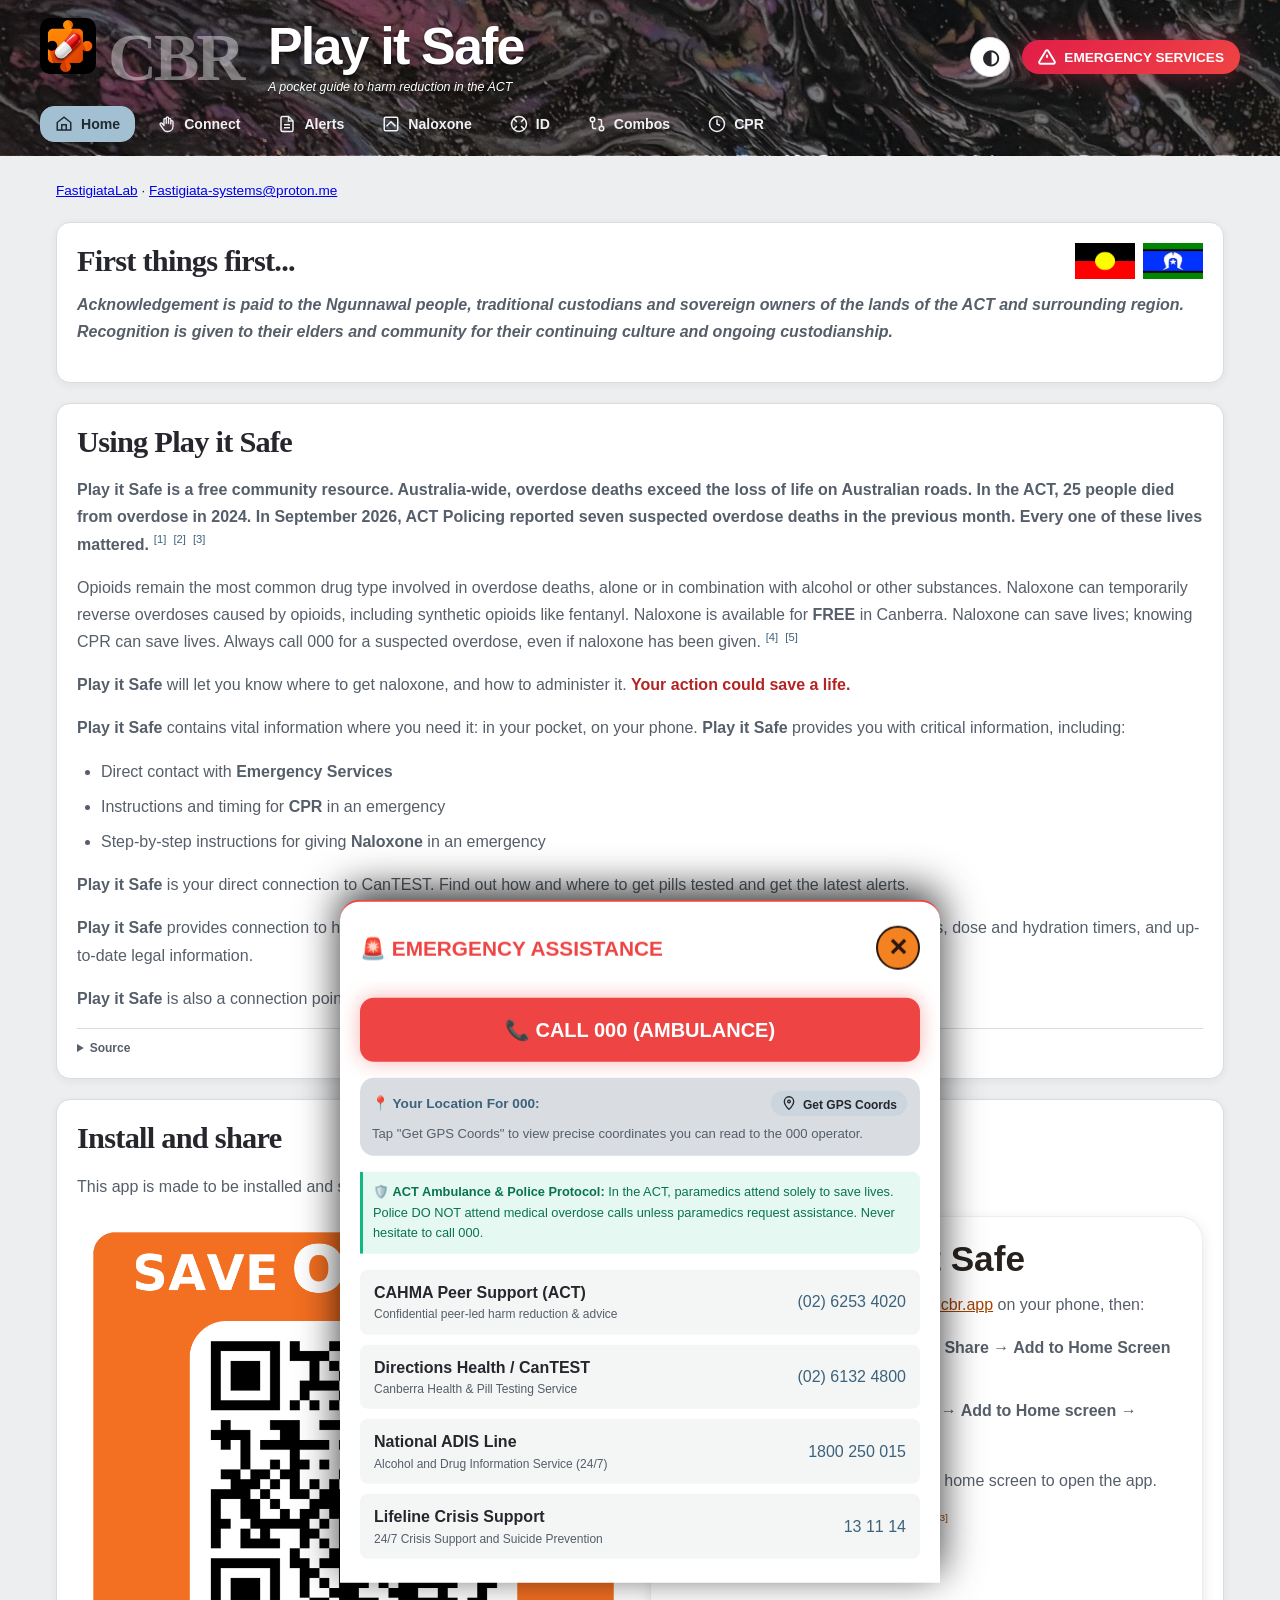
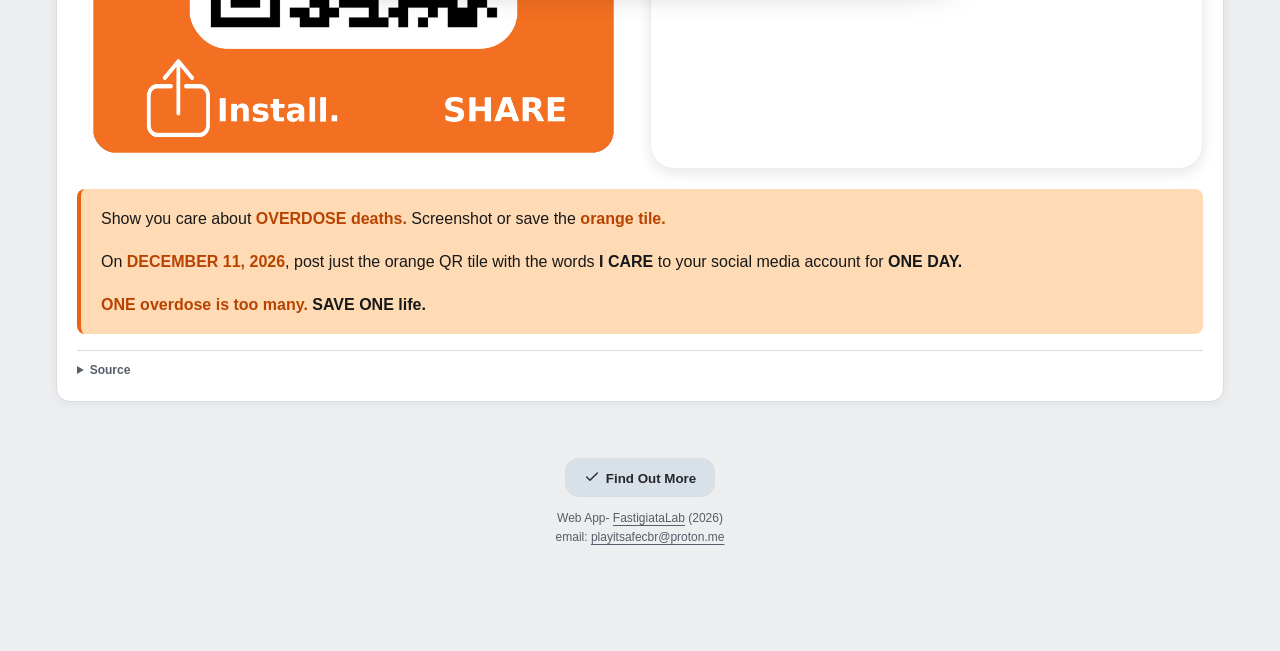
==== commit 76bbd68a: "Credits update" ====
--- a/index.html
+++ b/index.html
@@ -86,6 +86,7 @@
 
     <!-- HOME: CAHMA & PEER SUPPORT -->
     <section id="tab-home" class="tab-pane active">
+      <p class="home-creator-contact"><a href="https://fastigiata.com" target="_blank" rel="noopener">FastigiataLab</a> · <a href="mailto:Fastigiata-systems@proton.me">Fastigiata-systems@proton.me</a></p>
       <div class="grid-2 mb-4">
         <article class="card home-card">
           <div class="acknowledgement-heading">
@@ -717,10 +718,10 @@
 
   </main>
   <footer class="site-footer">
-    <div id="full-credits" hidden>
-      <button id="open-app-info" class="btn-secondary" type="button" aria-haspopup="dialog" aria-controls="app-info-dialog">Find Out More</button>
+    <div id="full-credits">
+      <button id="open-app-info" data-open-app-info class="btn-secondary" type="button" aria-haspopup="dialog" aria-controls="app-info-dialog">Find Out More</button>
     </div>
-    <div id="simple-credits">Web App- FastigiataLab (2026)</div>
+    <div id="simple-credits">Web App- <a href="https://fastigiata.com" target="_blank" rel="noopener">FastigiataLab</a> (2026)</div>
     <div>email: <a href="mailto:playitsafecbr@proton.me">playitsafecbr@proton.me</a></div>
   </footer>
 
@@ -729,7 +730,8 @@
     <div class="app-info-layout">
       <div>
         <h2 id="app-info-title">Created by Stuart Anderson</h2>
-        <p>FastigiataLab 2026</p>
+        <p><a href="https://fastigiata.com" target="_blank" rel="noopener">FastigiataLab</a> 2026</p>
+        <p><a href="mailto:Fastigiata-systems@proton.me">Fastigiata-systems@proton.me</a></p>
         <p><strong>Created With:</strong> VS Code. Powered by GitHub and Cloudflare.</p>
         <p><strong>Artwork:</strong> <a href="https://artistjazact.art" target="_blank" rel="noopener">Jaz Sedmik</a></p>
         <p><strong>Sources:</strong> Alcohol and Drug Foundation (ADF), ANZCOR, Australian Government Department of Health, ACT Government, ACT Policing, NSW Health / Your Room, Healthdirect, Better Health Channel, Royal Children’s Hospital Melbourne, Therapeutic Goods Administration (TGA), Australian Commission on Safety and Quality in Health Care, CAHMA, Directions Health / CanTEST, The Know, DanceWize NSW, Penington Institute, Region, California Department of Public Health, NHS, NIAAA, National Cancer Institute, Institute of Medicine / NCBI.</p>
--- a/css/styles.css
+++ b/css/styles.css
@@ -1472,7 +1472,13 @@
 #tab-community .nsp-map-button:active { background: #6bbbdc; border-color: #6bbbdc; }
 
 /* Supplied sharing sticker and concise home-screen installation guidance. */
-.install-share-sticker-crop { width: min(340px, 100%); margin: 12px 0 20px; }
+.install-share-layout { display: grid; grid-template-columns: repeat(2, minmax(0, 1fr)); gap: 20px; align-items: start; margin: 16px 0 20px; }
+.install-share-sticker-crop { width: 100%; margin: 0; }
+.install-instructions { box-sizing: border-box; width: 100%; min-width: 0; aspect-ratio: 1; padding: 22px; border: 1px solid #eee; border-radius: 24px; background: #fff; color: #28221e; box-shadow: 0 4px 14px rgba(0, 0, 0, .10); }
+.install-instructions h3 { margin-top: 0; font-size: clamp(1.65rem, 2.8vw, 2.2rem); line-height: 1.15; }
+.install-instructions a { color: #a34000; overflow-wrap: anywhere; }
+.install-instructions .app-features { padding-left: 20px; }
+@media (max-width: 760px) { .install-share-layout { grid-template-columns: 1fr; } .install-share-sticker-crop, .install-instructions { width: min(100%, 440px); justify-self: center; } }
 .install-share-sticker { display: block; width: 100%; height: auto; margin: 0; }
 .install-share-card h3 { margin-bottom: 12px; }
 .install-help-links { font-size: .85rem; }
@@ -1505,12 +1511,12 @@
 
 /* Brief, prominent opioid overdose recognition before the response guide. */
 .opioid-overdose-summary { background: #a51d32; border-color: #a51d32; color: #fff; padding: 20px 24px; }
-.opioid-overdose-summary h3 { color: #fff; font-size: clamp(1.4rem, 3vw, 1.8rem); margin-bottom: 12px; }
-.opioid-overdose-summary p { color: #fff; font-size: 1rem; line-height: 1.5; margin-bottom: 12px; }
+.opioid-overdose-summary h3 { color: #fff; font-size: clamp(1.2rem, 2.5vw, 1.45rem); margin-bottom: 12px; }
+.opioid-overdose-summary p { color: #fff; font-size: .9rem; line-height: 1.5; margin-bottom: 12px; }
 .opioid-overdose-summary a { color: #fff; font-size: .8rem; text-underline-offset: 3px; }
 
 .opioid-emergency-instructions { display: flex; align-items: flex-start; gap: 12px; }
-.overdose-warning-icon { width: 32px; height: 32px; flex: 0 0 32px; }
+.overdose-warning-icon { width: 48px; height: 48px; flex: 0 0 48px; }
 
 /* Orange and black campaign copy on a light surface in both themes. */
 .overdose-campaign { background: #ffdbb5; color: #181818; border-left: 4px solid #e96412; border-radius: var(--radius-sm); padding: 16px 20px; margin: 16px 0; }
@@ -1575,3 +1581,57 @@
 .drug-profile-sources, .combination-sources { font-size: .75rem; line-height: 1.7; text-align: center; }
 .home-sources { font-size: .75rem; line-height: 1.7; text-align: center; }
 .home-sources small { font-size: inherit; }
+
+/* Card-local numbered footnotes; each Source list is collapsed by default. */
+.source-markers { margin-left: .25em; font-size: .7em; line-height: 0; white-space: nowrap; font-weight: 400; }
+.source-marker { color: var(--accent-ink); text-decoration: none; padding: 2px; }
+.source-marker:hover { text-decoration: underline; }
+.source-marker:focus-visible { outline: 2px solid var(--border-focus); outline-offset: 2px; }
+.source-list { margin-top: 16px; border-top: 1px solid var(--border-color); padding-top: 10px; color: var(--text-muted); font-size: .75rem; line-height: 1.6; text-align: left; }
+.source-list summary { cursor: pointer; font-size: .75rem; font-weight: 600; }
+.source-list ol { margin: 8px 0 0; padding-left: 24px; }
+.source-list li { padding: 3px 0; overflow-wrap: anywhere; scroll-margin: 16px; }
+.source-list a { color: inherit; text-underline-offset: 3px; }
+.source-list a:hover { color: var(--text-main); }
+.source-list li:focus { outline: 2px solid var(--border-focus); outline-offset: 3px; }
+.opioid-overdose-summary .source-marker, .opioid-overdose-summary .source-list, .opioid-overdose-summary .source-list a { color: #fff; }
+
+.install-video-icon { display: inline-block; vertical-align: middle; margin-right: 4px; color: #a34000; }
+
+#tab-community .gallery-button { background: #c9a8e8; border-color: #c9a8e8; color: #2d163f; }
+#tab-community .gallery-button:hover { background: #dbc2f1; border-color: #dbc2f1; }
+#tab-community .gallery-button:active { background: #b68bdc; border-color: #b68bdc; }
+
+.directions-body-layout { display: grid; grid-template-columns: minmax(0, 1fr) minmax(220px, 300px); gap: 24px; align-items: start; }
+.directions-body-text { min-width: 0; }
+.directions-location { margin-top: 0; }
+.directions-location h3 { margin-top: 0; }
+.directions-location .dropin-map { margin-top: 16px; }
+@media (max-width: 700px) { .directions-body-layout { grid-template-columns: minmax(0, 1fr); } }
+
+.combination-effects { margin: 22px 0; padding: 20px; background: var(--bg-inset); border: 1px solid var(--border-color, #ccc); border-radius: 18px; text-align: left; }
+.effect-options { display: flex; flex-wrap: wrap; gap: 8px; }
+.effect-options [aria-pressed="true"] { background: #843f99; border-color: #843f99; color: #fff; }
+.effect-inputs { display: flex; flex-wrap: wrap; align-items: center; justify-content: center; gap: 16px; padding: 24px 0 16px; }
+.effect-token { display: inline-flex; align-items: center; gap: 12px; padding: 10px 16px; border-radius: 14px; background: #b9dcf4; color: #122b40; }
+.effect-token-b { background: #e0caee; color: #362046; }
+.effect-equation { font-size: 1.5rem; }
+.effect-result-track { height: 22px; background: var(--bg-soft); border: 1px solid #888; border-radius: 20px; overflow: hidden; }
+.effect-result-fill { width: 50%; height: 100%; background: #b65a26; transition: width .35s ease; border-radius: inherit; }
+.combination-effects .effect-result-label, .combination-effects .effect-caveat { font-size: .8rem; }
+.combination-effects .effect-explanation { margin-top: 12px; }
+@media (prefers-reduced-motion: reduce) { .effect-result-fill { transition: none; } }
+
+#open-app-info { margin-bottom: 12px; }
+.app-info-dialog { box-sizing: border-box; width: min(560px, calc(100% - 32px)); max-height: calc(100dvh - 48px); margin: auto; padding: 38px 28px 28px; border: 0; border-radius: 20px; background: #ffed88; color: #575757; box-shadow: 0 16px 60px rgba(0,0,0,.25); }
+.app-info-dialog::backdrop { background: rgba(0,0,0,.35); }
+.app-info-layout { display: grid; grid-template-columns: minmax(0,1fr) 150px; gap: 28px; align-items: center; }
+.app-info-dialog h2, .app-info-dialog p { color: #575757; font-size: .82rem; line-height: 1.6; margin: 0 0 10px; }
+.app-info-dialog h2 { font-weight: 700; }
+.app-info-cross { width: 100%; height: auto; }
+.app-info-dialog .app-info-close { position: absolute; top: 8px; right: 10px; color: #575757; font-size: 1.5rem; }
+@media (max-width: 420px) { .app-info-layout { grid-template-columns: minmax(0,1fr) 96px; gap: 16px; } }
+
+.app-info-dialog a { color: #575757; text-decoration: underline; }
+
+.home-creator-contact { margin: 0 0 20px; font-size: .85rem; overflow-wrap: anywhere; }
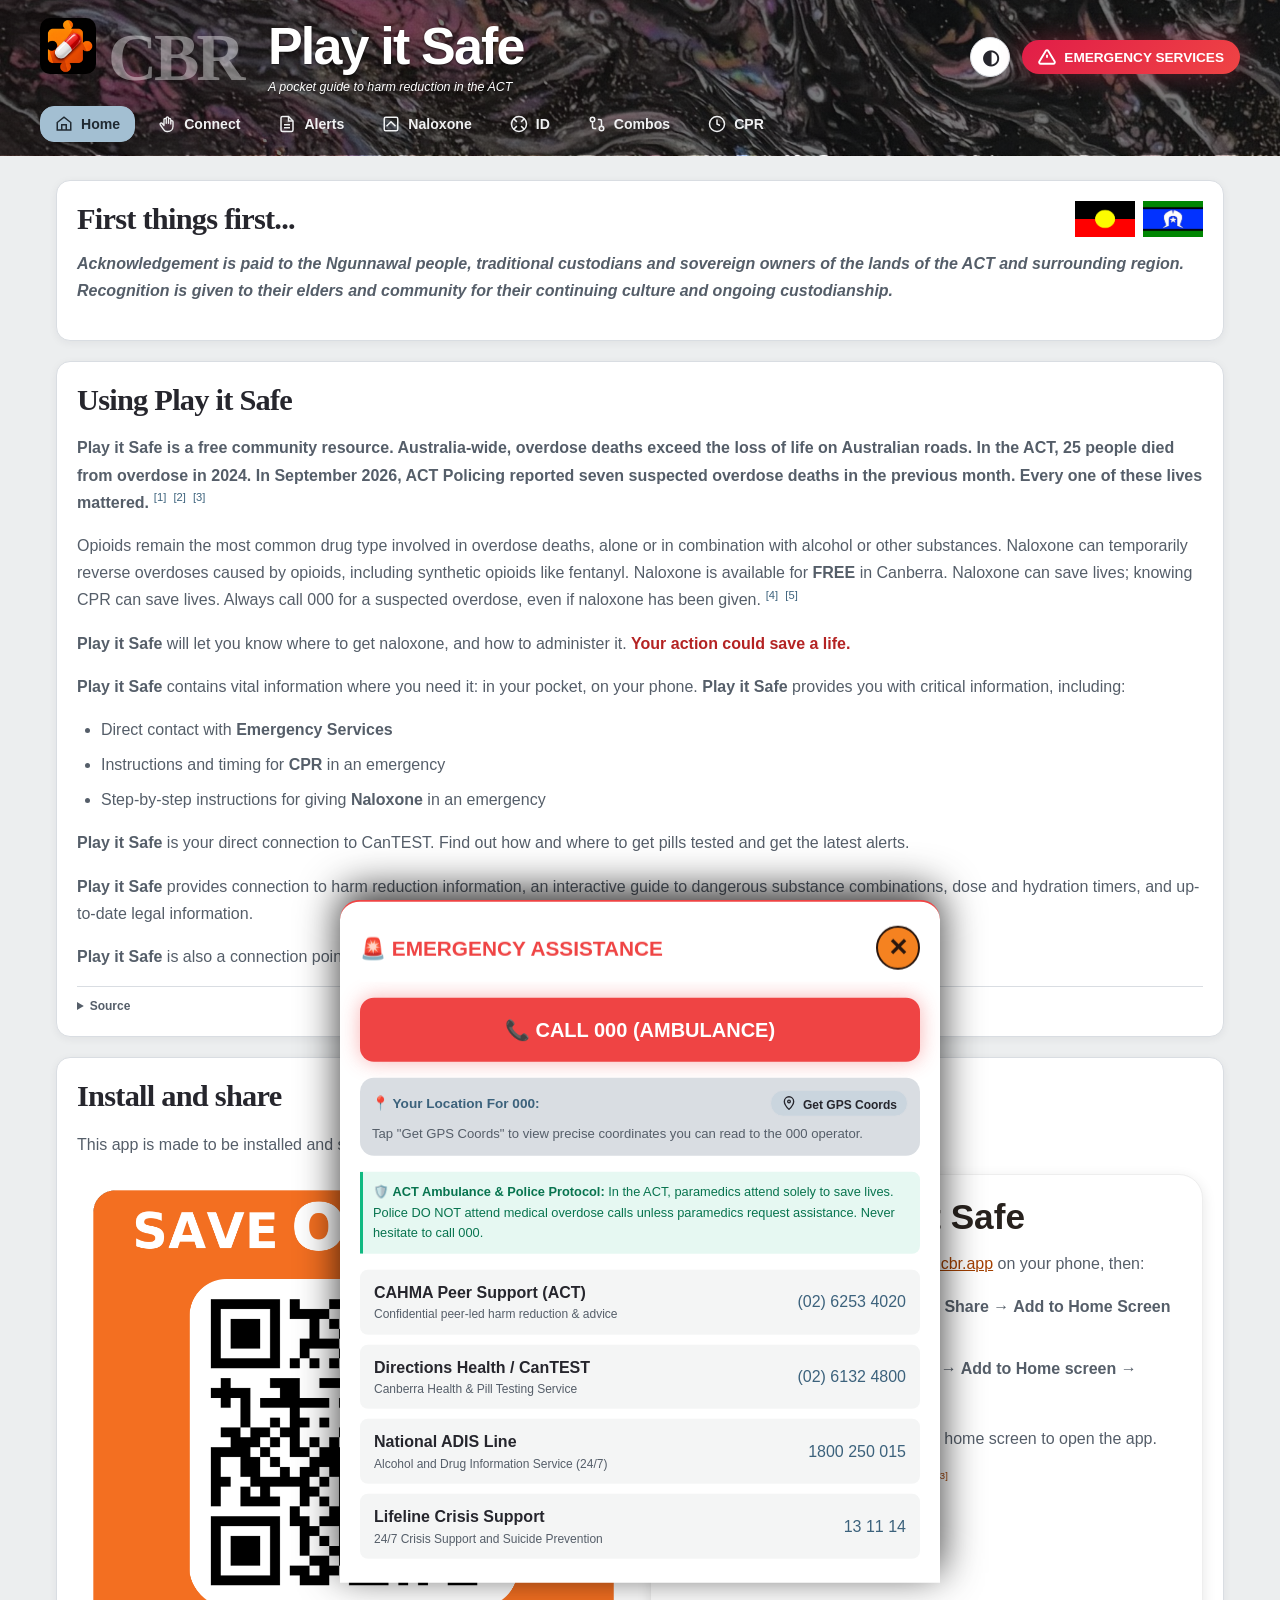
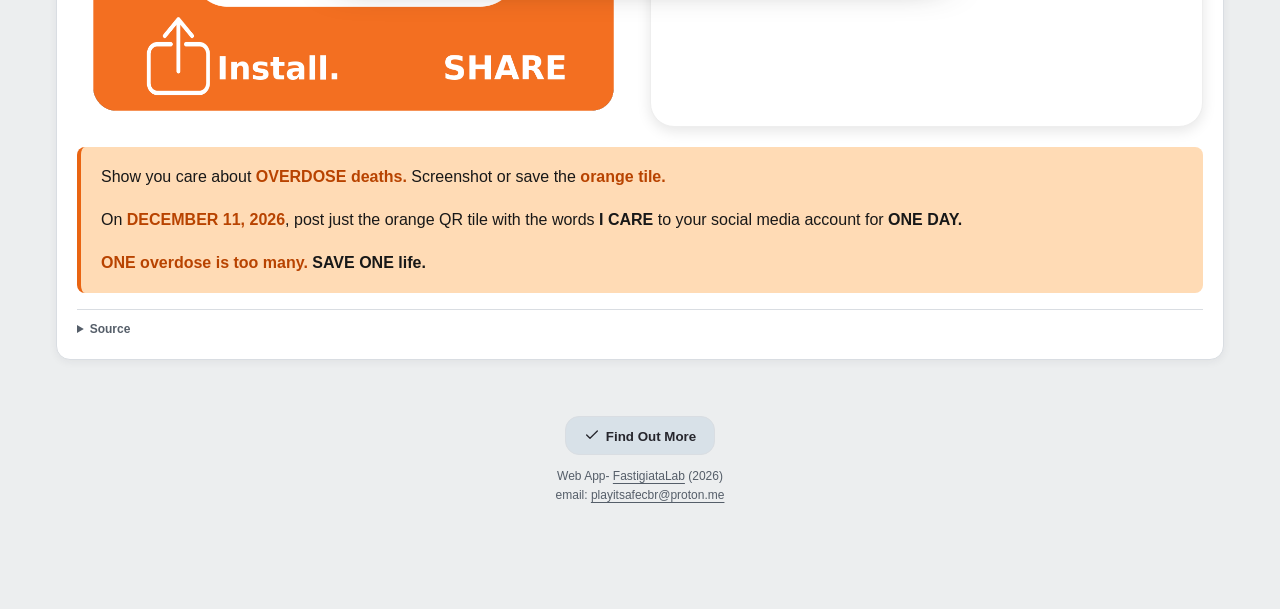
==== commit 093dab95: "stray links" ====
--- a/index.html
+++ b/index.html
@@ -86,7 +86,6 @@
 
     <!-- HOME: CAHMA & PEER SUPPORT -->
     <section id="tab-home" class="tab-pane active">
-      <p class="home-creator-contact"><a href="https://fastigiata.com" target="_blank" rel="noopener">FastigiataLab</a> · <a href="mailto:Fastigiata-systems@proton.me">Fastigiata-systems@proton.me</a></p>
       <div class="grid-2 mb-4">
         <article class="card home-card">
           <div class="acknowledgement-heading">
